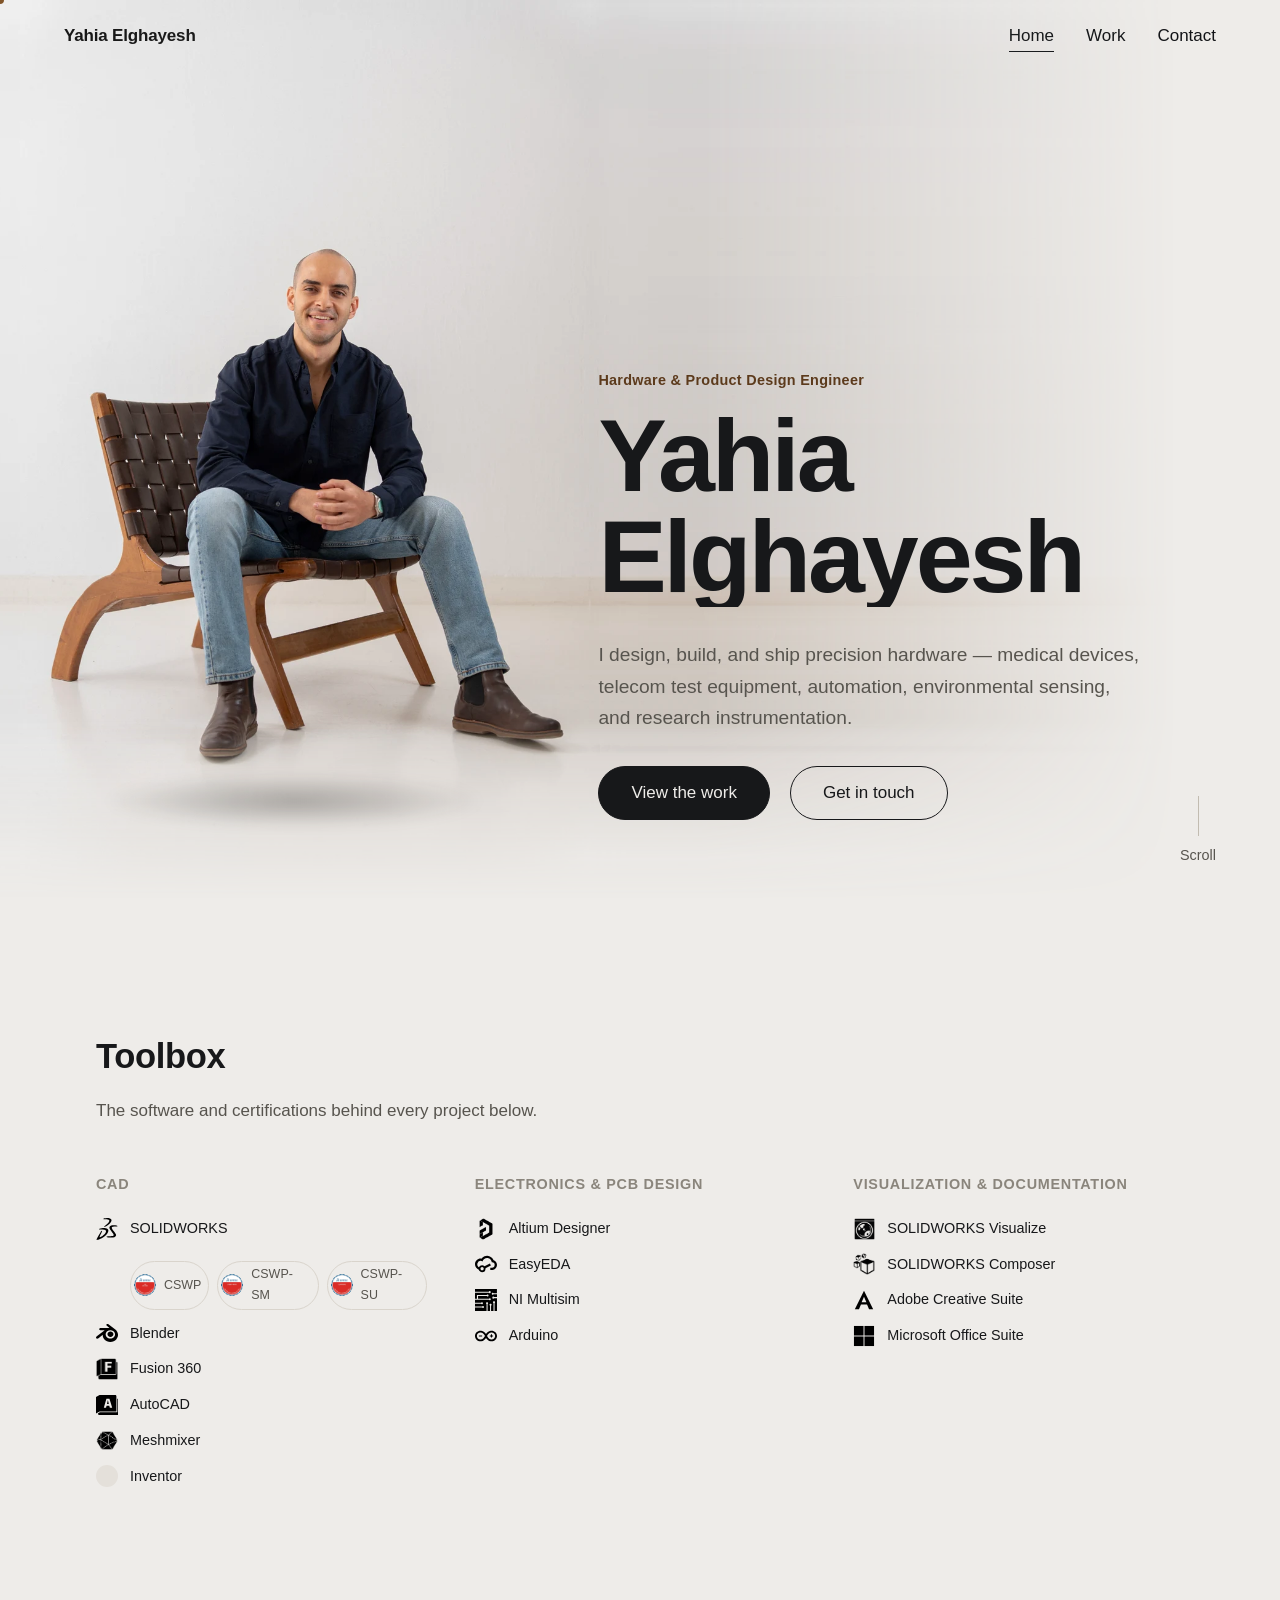
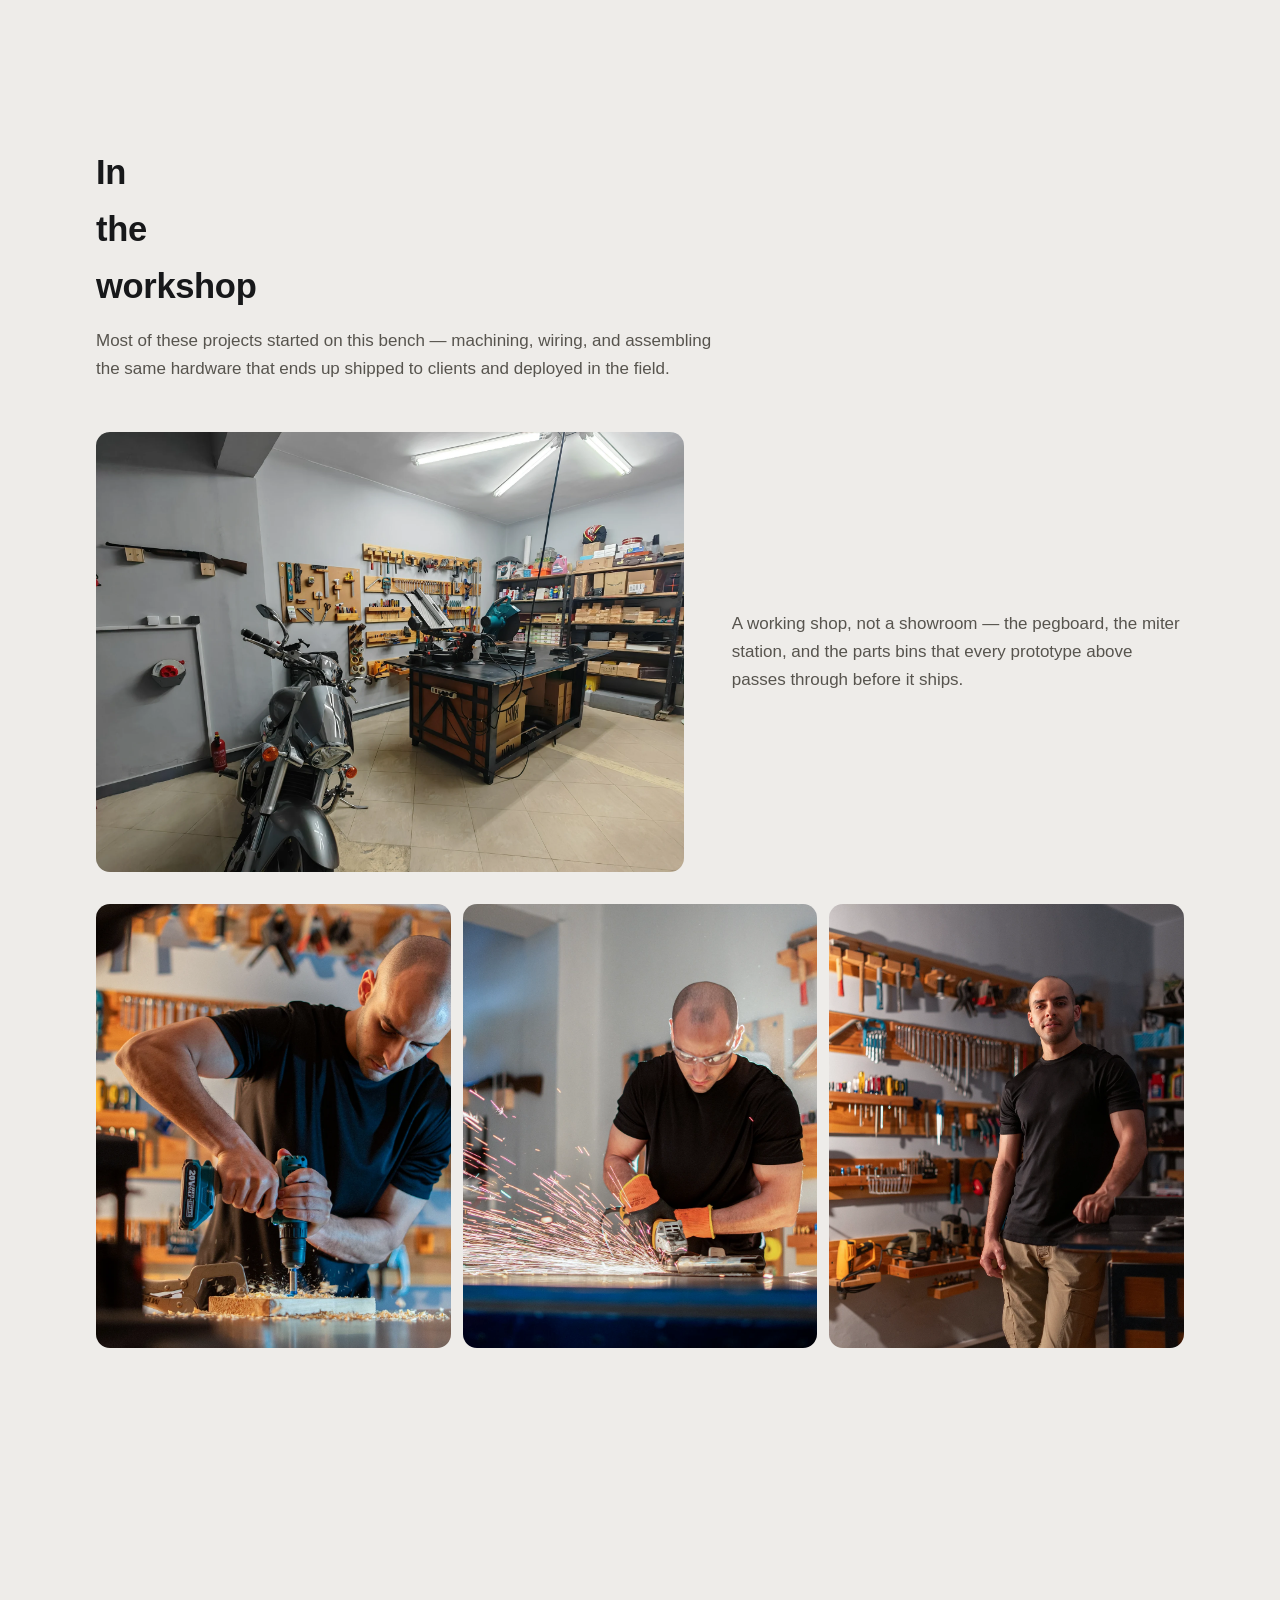
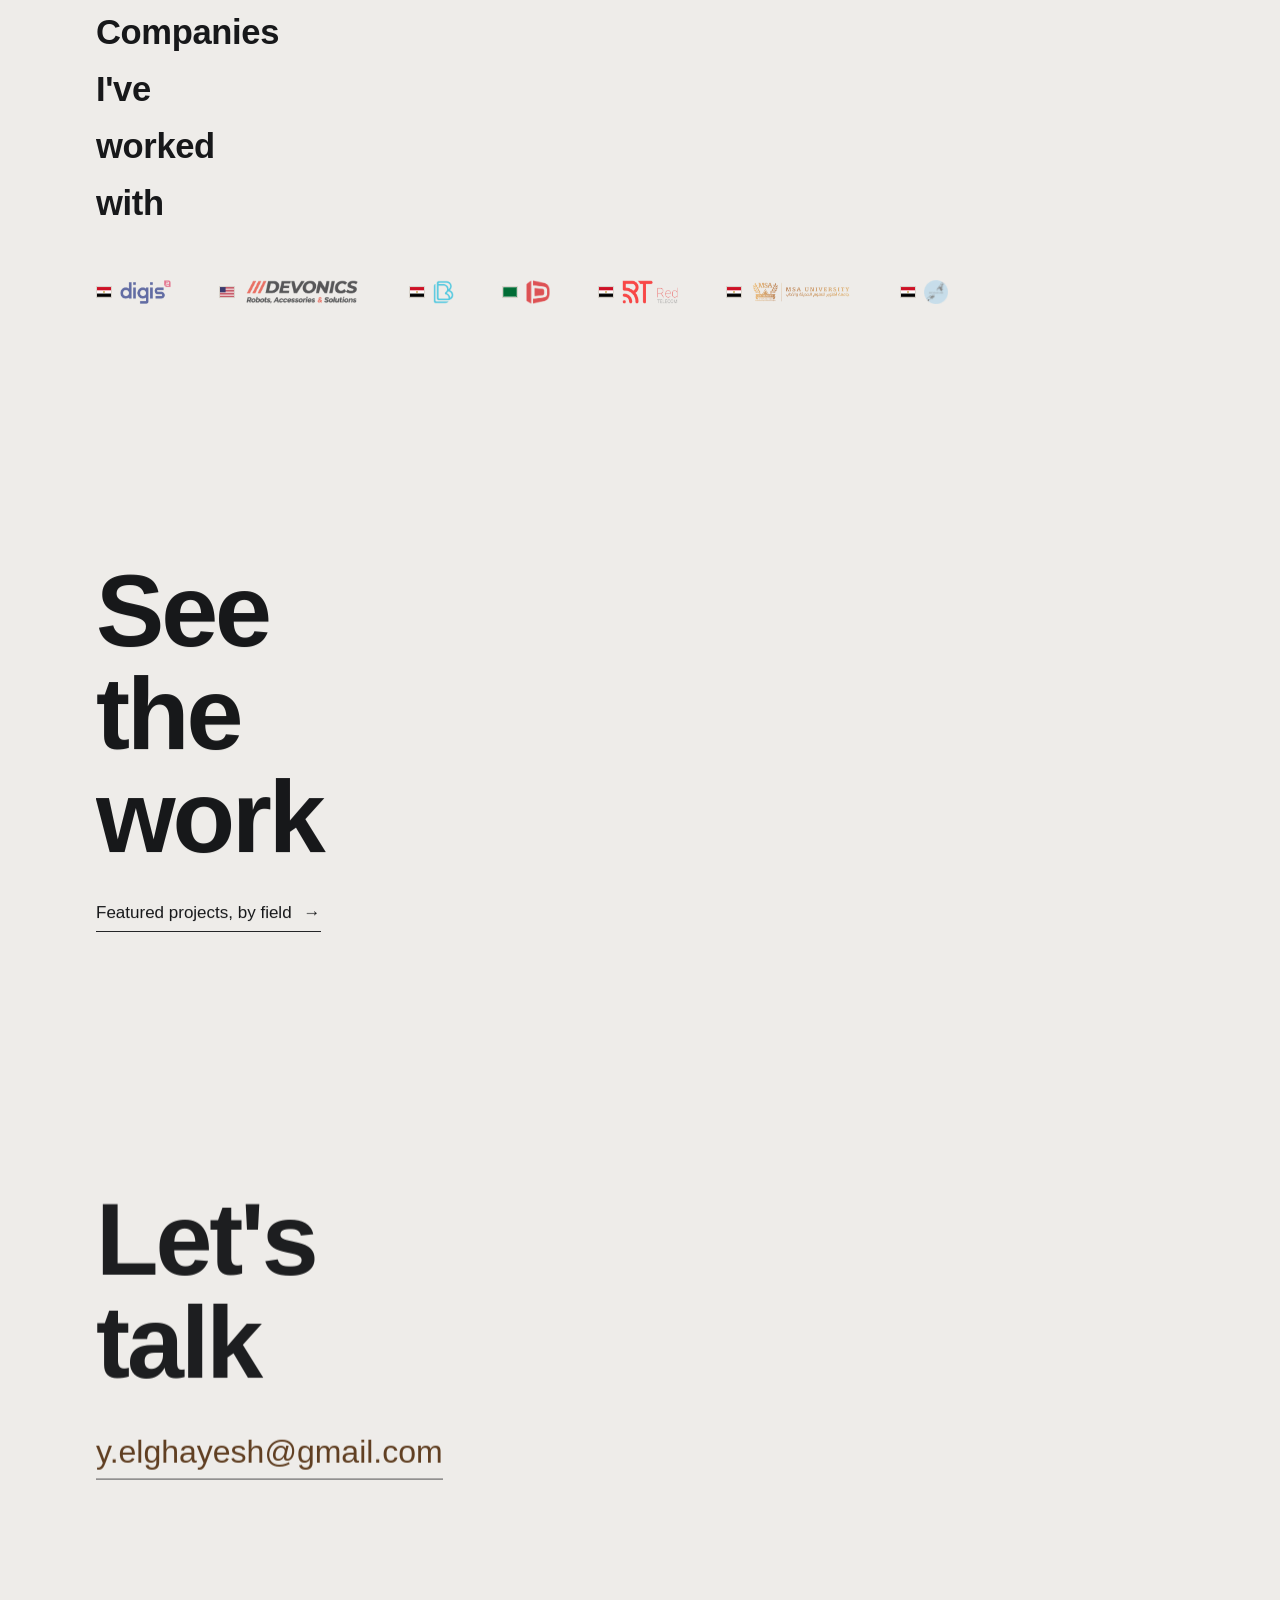
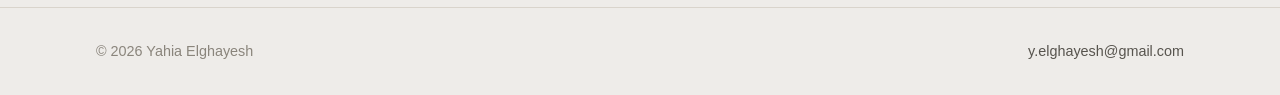
==== index.html @ 57e0e759 "Rebuild as a minimal portfolio with scroll- and cursor-driven motion Scraps the previous "log" conce" ====
<!DOCTYPE html>
<html lang="en">
<head>
<meta charset="UTF-8">
<meta name="viewport" content="width=device-width, initial-scale=1.0">
<title>Yahia Elghayesh — Hardware &amp; Product Design Engineer</title>
<meta name="description" content="Portfolio of Yahia Elghayesh, a hardware and product design engineer working across medical devices, telecom test equipment, automation, environmental sensing, and research instrumentation.">
<link rel="icon" href="favicon.svg" type="image/svg+xml">
<link rel="stylesheet" href="styles.css">
</head>
<body>
<a class="skip-link" href="#main">Skip to content</a>

<header class="topbar">
  <div class="topbar-inner">
    <a class="topbar-id" href="index.html">Yahia Elghayesh</a>
    <button class="topbar-menu-btn" aria-expanded="false" aria-controls="site-nav">
      <span class="bars" aria-hidden="true"><span></span><span></span><span></span></span>
      <span class="visually-hidden">Menu</span>
    </button>
    <nav class="topbar-nav" id="site-nav">
      <a href="index.html" data-page="index.html">Home</a>
      <a href="work.html" data-page="work.html">Work</a>
      <a href="#contact">Contact</a>
    </nav>
  </div>
</header>

<main id="main">
  <section class="hero">
    <div class="hero-photo-wrap"><img src="assets/img/hero-scene.webp" alt="Yahia Elghayesh seated in his studio"></div>
    <div class="hero-floor-shadow"></div>
    <div class="container">
      <div id="hero-content" class="hero-content"></div>
    </div>
    <div class="hero-scroll-cue"><span class="line"></span>Scroll</div>
  </section>

  <section class="section" id="toolbox-section"></section>
  <section class="section" id="workshop-section"></section>
  <section class="section" id="partners-section"></section>
  <section class="section" id="work-cta-section"></section>
  <section class="section" id="contact-section"></section>
</main>

<footer class="site-footer" id="site-footer"></footer>

<script src="data.js"></script>
<script src="assets/vendor/gsap.min.js"></script>
<script src="assets/vendor/ScrollTrigger.min.js"></script>
<script src="assets/vendor/lenis.min.js"></script>
<script src="motion.js"></script>
<script src="common.js"></script>
<script src="home.js"></script>
</body>
</html>
---- styles.css ----
/* ============================================================
   Tokens — warm neutral, sampled from the real studio photography
   ============================================================ */
:root {
  --bg: #eeece9;
  --bg-deep: #e4e0da;
  --bg-card: #f6f4f1;
  --ink: #17181a;
  --ink-2: #57544e;
  --ink-3: #8a857c;
  --line: #d9d4cc;
  --line-strong: #c2bcb1;
  --accent: #8a5a2b;
  --accent-deep: #5c3a1c;
  --accent-soft: #ecdfcd;

  --font: -apple-system, BlinkMacSystemFont, "Segoe UI", Roboto, Helvetica, Arial, sans-serif;

  --fs-display: clamp(3rem, 2rem + 5.5vw, 7rem);
  --fs-h1: clamp(2.25rem, 1.6rem + 2.5vw, 3.5rem);
  --fs-h2: clamp(1.5rem, 1.2rem + 1.2vw, 2.25rem);
  --fs-h3: 1.25rem;
  --fs-body: 1.0625rem;
  --fs-small: 0.9rem;

  --space-1: 0.25rem;
  --space-2: 0.5rem;
  --space-3: 0.75rem;
  --space-4: 1.25rem;
  --space-5: 2rem;
  --space-6: 3rem;
  --space-7: 5rem;
  --space-8: 8rem;

  --radius: 14px;
  --radius-sm: 8px;
  --measure: 62ch;
  --page-pad: clamp(1.5rem, 5vw, 4rem);
  --ease: cubic-bezier(0.16, 1, 0.3, 1);
  --dur: 0.25s;
}

/* ============================================================
   Reset / base
   ============================================================ */
* { box-sizing: border-box; }
html { -webkit-text-size-adjust: 100%; overflow-x: clip; }
html.has-smooth-scroll { scroll-behavior: auto; }
@media (prefers-reduced-motion: reduce) {
  * { animation-duration: 0.001ms !important; transition-duration: 0.001ms !important; }
}
body {
  margin: 0;
  background: var(--bg);
  color: var(--ink);
  font-family: var(--font);
  font-size: var(--fs-body);
  line-height: 1.65;
  -webkit-font-smoothing: antialiased;
}
img { max-width: 100%; display: block; }
a { color: inherit; text-decoration: none; }
button { font: inherit; color: inherit; background: none; border: none; cursor: pointer; padding: 0; }
ul { list-style: none; margin: 0; padding: 0; }
h1, h2, h3, p { margin: 0; }
svg { display: block; }

::selection { background: var(--accent-soft); color: var(--ink); }
:focus-visible { outline: 2px solid var(--accent); outline-offset: 3px; border-radius: 4px; }

.measure { max-width: var(--measure); }
.visually-hidden {
  position: absolute; width: 1px; height: 1px;
  padding: 0; margin: -1px; overflow: hidden;
  clip: rect(0,0,0,0); white-space: nowrap; border: 0;
}
.skip-link {
  position: fixed; left: var(--space-4); top: -3rem;
  background: var(--ink); color: var(--bg);
  padding: var(--space-2) var(--space-4); border-radius: var(--radius-sm);
  z-index: 300; transition: top var(--dur) var(--ease);
}
.skip-link:focus { top: var(--space-4); }

/* ============================================================
   Custom cursor (desktop, fine pointer only)
   ============================================================ */
.cursor-dot {
  position: fixed; top: 0; left: 0; width: 8px; height: 8px;
  border-radius: 50%; background: var(--accent);
  pointer-events: none; z-index: 999; mix-blend-mode: multiply;
  transform: translate(-50%, -50%) scale(1);
  transition: transform var(--dur) var(--ease), opacity var(--dur) ease;
  will-change: transform;
}
.cursor-dot.is-hover { transform: translate(-50%, -50%) scale(5.75); }
@media (hover: none), (pointer: coarse) { .cursor-dot { display: none; } }

/* ============================================================
   Layout
   ============================================================ */
.container { max-width: 76rem; margin-inline: auto; padding-inline: var(--page-pad); }
.container-narrow { max-width: 44rem; margin-inline: auto; padding-inline: var(--page-pad); }
.section { padding-block: var(--space-8); position: relative; }
.section-head { margin-bottom: var(--space-6); max-width: 40rem; }
.section-head .eyebrow { display: none; }
.section-head h2 { font-size: var(--fs-h2); font-weight: 600; letter-spacing: -0.01em; }
.section-head p { margin-top: var(--space-3); color: var(--ink-2); }

.split { overflow: hidden; }
.split .line { display: block; transform: translateY(110%); }

/* ============================================================
   Top bar
   ============================================================ */
.topbar {
  position: fixed; top: 0; left: 0; right: 0; z-index: 100;
  mix-blend-mode: difference;
}
.topbar-inner {
  display: flex; align-items: center; justify-content: space-between;
  padding: var(--space-4) var(--page-pad);
  color: #fff;
}
.topbar-id { font-weight: 600; letter-spacing: -0.01em; }
.topbar-nav { display: flex; gap: var(--space-5); align-items: center; }
.topbar-nav a { position: relative; padding-block: 2px; }
.topbar-nav a::after {
  content: ""; position: absolute; left: 0; bottom: 0; height: 1px; width: 100%;
  background: currentColor; transform: scaleX(0); transform-origin: right;
  transition: transform 0.35s var(--ease);
}
.topbar-nav a:hover::after, .topbar-nav a[aria-current="page"]::after { transform: scaleX(1); transform-origin: left; }
.topbar-menu-btn { display: none; }

@media (max-width: 640px) {
  .topbar { mix-blend-mode: normal; background: color-mix(in srgb, var(--bg) 92%, transparent); backdrop-filter: blur(6px); border-bottom: 1px solid var(--line); }
  .topbar-inner { color: var(--ink); }
  .topbar-nav {
    position: fixed; inset: 3.75rem 0 auto 0; background: var(--bg);
    flex-direction: column; align-items: flex-start; gap: 0;
    border-bottom: 1px solid var(--line);
    transform: translateY(-8px); opacity: 0; pointer-events: none;
    transition: transform var(--dur) var(--ease), opacity var(--dur) var(--ease);
    padding: var(--space-2) var(--page-pad) var(--space-5);
  }
  .topbar-nav.is-open { transform: none; opacity: 1; pointer-events: auto; }
  .topbar-nav a { width: 100%; padding-block: var(--space-3); border-bottom: 1px solid var(--line); color: var(--ink); }
  .topbar-menu-btn {
    display: flex; align-items: center; justify-content: center;
    width: 2.25rem; height: 2.25rem; color: var(--ink);
  }
  .topbar-menu-btn .bars { width: 18px; height: 12px; position: relative; }
  .topbar-menu-btn .bars span {
    position: absolute; left: 0; width: 100%; height: 1.5px; background: currentColor;
    transition: transform var(--dur) ease, opacity var(--dur) ease;
  }
  .topbar-menu-btn .bars span:nth-child(1) { top: 0; }
  .topbar-menu-btn .bars span:nth-child(2) { top: 50%; margin-top: -0.75px; }
  .topbar-menu-btn .bars span:nth-child(3) { bottom: 0; }
  .topbar-menu-btn[aria-expanded="true"] .bars span:nth-child(1) { transform: translateY(5.25px) rotate(45deg); }
  .topbar-menu-btn[aria-expanded="true"] .bars span:nth-child(2) { opacity: 0; }
  .topbar-menu-btn[aria-expanded="true"] .bars span:nth-child(3) { transform: translateY(-5.25px) rotate(-45deg); }
}

/* ============================================================
   Hero — the seamless-studio composite
   ============================================================ */
.hero {
  position: relative; min-height: 100svh;
  display: flex; align-items: flex-end;
  padding-top: 6rem; padding-bottom: var(--space-7);
  overflow: hidden;
}
.hero-photo-wrap {
  position: absolute; inset: 0; z-index: 0;
}
.hero-photo-wrap img {
  position: absolute; inset: 0; width: 100%; height: 100%; object-fit: cover; object-position: 22% 60%;
  -webkit-mask-image: linear-gradient(to right, black 55%, transparent 92%), linear-gradient(to bottom, black 80%, transparent 100%);
  -webkit-mask-composite: source-in;
  mask-image: linear-gradient(to right, black 55%, transparent 92%), linear-gradient(to bottom, black 80%, transparent 100%);
  mask-composite: intersect;
  will-change: transform;
}
.hero-floor-shadow {
  position: absolute; left: 8%; bottom: 8%; width: 30%; height: 6%;
  background: radial-gradient(ellipse at center, rgba(20,18,15,0.28), transparent 70%);
  filter: blur(6px); z-index: 1;
}
.hero-content { position: relative; z-index: 2; max-width: 38rem; margin-left: min(36vw, 32rem); }
.hero-content .kicker { color: var(--accent-deep); font-weight: 600; font-size: var(--fs-small); letter-spacing: 0.02em; }
.hero-content h1 {
  font-size: var(--fs-display); font-weight: 600; letter-spacing: -0.03em; line-height: 0.98;
  margin-top: var(--space-3);
}
.hero-content .hero-lede { margin-top: var(--space-5); font-size: 1.2rem; color: var(--ink-2); max-width: 34rem; }
.hero-links { display: flex; gap: var(--space-4); margin-top: var(--space-5); flex-wrap: wrap; }
.hero-links a {
  border: 1px solid var(--ink); border-radius: 999px;
  padding: var(--space-3) var(--space-5); color: var(--ink);
  transition: background var(--dur) ease, color var(--dur) ease, border-color var(--dur) ease;
}
.hero-links a.primary { background: var(--ink); color: var(--bg); }
.hero-links a:hover { background: var(--accent); border-color: var(--accent); color: #fff; }
.hero-scroll-cue {
  position: absolute; right: var(--page-pad); bottom: var(--space-5); z-index: 2;
  display: flex; flex-direction: column; align-items: center; gap: var(--space-2);
  color: var(--ink-2); font-size: var(--fs-small);
}
.hero-scroll-cue .line { width: 1px; height: 2.5rem; background: var(--line-strong); position: relative; overflow: hidden; }
.hero-scroll-cue .line::after {
  content: ""; position: absolute; left: 0; top: -100%; width: 100%; height: 100%; background: var(--ink);
  animation: scroll-cue 1.8s var(--ease) infinite;
}
@keyframes scroll-cue { to { top: 100%; } }
@media (max-width: 780px) {
  .hero {
    display: block; min-height: auto;
    padding-top: 5.5rem; padding-bottom: var(--space-6);
  }
  .hero-photo-wrap {
    position: relative; inset: auto; height: 46vh; min-height: 20rem;
  }
  .hero-photo-wrap img {
    object-position: 32% 30%;
    mask-image: linear-gradient(to bottom, black 75%, transparent 100%);
    -webkit-mask-image: linear-gradient(to bottom, black 75%, transparent 100%);
  }
  .hero-floor-shadow { display: none; }
  .hero-scroll-cue { display: none; }
  .hero-content { margin-left: 0; max-width: none; margin-top: var(--space-5); }
}

/* ============================================================
   Toolbox + certifications (merged)
   ============================================================ */
.toolbox-grid { display: grid; grid-template-columns: repeat(auto-fit, minmax(14rem, 1fr)); gap: var(--space-6); }
.toolbox-group h3 { font-size: var(--fs-small); font-weight: 600; color: var(--ink-3); text-transform: uppercase; letter-spacing: 0.05em; margin-bottom: var(--space-4); }
.tool-list { display: flex; flex-direction: column; gap: var(--space-3); }
.tool-item { display: flex; align-items: center; gap: var(--space-3); font-size: var(--fs-small); }
.tool-item .t-logo { width: 22px; height: 22px; object-fit: contain; }
.tool-item .t-logo.is-empty { width: 22px; height: 22px; border-radius: 50%; background: var(--bg-deep); }
.tool-item.has-certs { flex-wrap: wrap; }
.cert-badges { display: flex; gap: var(--space-2); margin-left: calc(22px + var(--space-3)); margin-top: var(--space-2); flex-basis: 100%; }
.cert-badge {
  display: inline-flex; align-items: center; gap: var(--space-2);
  border: 1px solid var(--line); border-radius: 999px; padding: 0.2em 0.7em 0.2em 0.2em;
  transition: border-color var(--dur) ease;
}
.cert-badge:hover { border-color: var(--accent); }
.cert-badge img { width: 22px; height: 22px; border-radius: 50%; object-fit: contain; }
.cert-badge span { font-size: 0.78rem; color: var(--ink-2); }

/* ============================================================
   Workshop
   ============================================================ */
.workshop-lead { display: grid; grid-template-columns: minmax(0,1.3fr) minmax(0,1fr); gap: var(--space-6); align-items: center; }
.workshop-lead .photo-frame { border-radius: var(--radius); overflow: hidden; aspect-ratio: 4/3; }
.workshop-lead .photo-frame img { width: 100%; height: 100%; object-fit: cover; }
.workshop-strip { display: grid; grid-template-columns: repeat(3, 1fr); gap: var(--space-3); margin-top: var(--space-5); }
.workshop-strip .photo-frame { border-radius: var(--radius); overflow: hidden; aspect-ratio: 4/5; }
.workshop-strip .photo-frame img { width: 100%; height: 100%; object-fit: cover; }
@media (max-width: 780px) {
  .workshop-lead { grid-template-columns: 1fr; }
  .workshop-strip { grid-template-columns: repeat(3, 1fr); }
}

/* ============================================================
   Home CTA to work
   ============================================================ */
.work-cta { text-align: left; }
.work-cta h2 { font-size: var(--fs-display); font-weight: 600; letter-spacing: -0.03em; line-height: 1; }
.work-cta a.cta-link {
  display: inline-flex; align-items: center; gap: var(--space-3);
  margin-top: var(--space-5); border-bottom: 1px solid var(--ink); padding-bottom: var(--space-1);
}
.work-cta a.cta-link .arrow { transition: transform var(--dur) var(--ease); }
.work-cta a.cta-link:hover .arrow { transform: translateX(6px); }

/* ============================================================
   Footer / contact
   ============================================================ */
.contact-section { text-align: left; }
.contact-section h2 { font-size: var(--fs-display); font-weight: 600; letter-spacing: -0.03em; line-height: 1; max-width: 16ch; }
.contact-section .contact-email {
  display: inline-block; margin-top: var(--space-5); font-size: clamp(1.25rem, 1rem + 1.5vw, 2rem);
  border-bottom: 1px solid var(--ink); color: var(--accent-deep);
}
footer.site-footer { padding-block: var(--space-5); border-top: 1px solid var(--line); }
.footer-inner { display: flex; justify-content: space-between; align-items: center; flex-wrap: wrap; gap: var(--space-4); font-size: var(--fs-small); color: var(--ink-3); }
.footer-inner a { color: var(--ink-2); }

/* ============================================================
   Partners
   ============================================================ */
.partners-grid { display: flex; flex-wrap: wrap; gap: var(--space-6); align-items: center; }
.partner-item { display: flex; align-items: center; gap: var(--space-2); }
.partner-item img { height: 24px; width: auto; max-width: 8.5rem; object-fit: contain; opacity: 0.7; transition: opacity var(--dur) ease; }
.partner-item:hover img { opacity: 1; }
.partner-item .flag { width: 16px; height: auto; border: 1px solid var(--line); flex: none; }

/* ============================================================
   Work page — field sections with scroll-scrubbed project stage
   ============================================================ */
.work-intro { padding-block: 8rem var(--space-6); }
.work-intro h1 { font-size: var(--fs-display); font-weight: 600; letter-spacing: -0.03em; line-height: 0.98; }
.field-nav { display: flex; flex-wrap: wrap; gap: var(--space-3); margin-top: var(--space-5); }
.field-nav a {
  font-size: var(--fs-small); color: var(--ink-2);
  border: 1px solid var(--line-strong); border-radius: 999px;
  padding: var(--space-1) var(--space-4); transition: border-color var(--dur) ease, color var(--dur) ease;
}
.field-nav a:hover { border-color: var(--ink); color: var(--ink); }

.field-stage {
  position: relative;
  padding-block: var(--space-6);
}
.field-stage-inner {
  padding-block: var(--space-6);
}
.field-stage-head { margin-bottom: var(--space-5); }
.field-stage-head .container { display: flex; justify-content: space-between; align-items: baseline; }
.field-stage-head h2 { font-size: var(--fs-h2); font-weight: 600; }
.field-stage-head .field-count { font-size: var(--fs-small); color: var(--ink-3); }

/* Default (mobile-first, no-JS, reduced-motion fallback): every slide is a
   normal stacked block — nothing pinned, nothing absolutely positioned. */
.stage-slides { display: flex; flex-direction: column; gap: var(--space-7); }
.stage-slide { width: 100%; }
.stage-grid {
  display: grid; grid-template-columns: 1fr;
  gap: var(--space-5); align-items: center; width: 100%;
}
.stage-visual { position: relative; aspect-ratio: 4/3.2; display: flex; align-items: center; justify-content: center; }

/* Pinned crossfade mode: JS opts a field-stage into this once it confirms
   GSAP/ScrollTrigger and a wide, motion-safe viewport. */
.field-stage.is-pinned-mode .field-stage-inner { min-height: 100svh; display: flex; align-items: center; }
.field-stage.is-pinned-mode .stage-grid { grid-template-columns: minmax(0,1fr) minmax(0,1fr); }
.field-stage.is-pinned-mode .stage-slides { position: relative; height: auto; }
.field-stage.is-pinned-mode .stage-slide { position: absolute; inset: 0; opacity: 0; }
.field-stage.is-pinned-mode .stage-slide.is-active { position: relative; opacity: 1; }
.stage-visual .stage-img {
  position: absolute; inset: 0; margin: auto; max-width: 100%; max-height: 100%;
  width: auto; height: auto; object-fit: contain;
  filter: drop-shadow(0 30px 40px rgba(30, 24, 15, 0.22));
  will-change: transform, opacity;
}
.stage-visual .stage-img.is-context { position: absolute; inset: 0; width: 100%; height: 100%; object-fit: cover; border-radius: var(--radius); filter: none; }
.stage-text { position: relative; }
.stage-text .p-field { font-size: var(--fs-small); color: var(--accent-deep); font-weight: 600; text-transform: uppercase; letter-spacing: 0.04em; }
.stage-text h3 { font-size: var(--fs-h1); font-weight: 600; letter-spacing: -0.02em; margin-top: var(--space-2); }
.stage-text .subtitle { display: block; font-size: var(--fs-small); color: var(--ink-3); font-weight: 400; margin-top: 2px; }
.stage-text .stage-body { margin-top: var(--space-4); color: var(--ink-2); max-width: 42rem; }
.stage-text .stage-body p + ul { margin-top: var(--space-4); }
.stage-text .stage-body ul { display: flex; flex-direction: column; gap: var(--space-2); }
.stage-text .stage-body li { position: relative; padding-left: var(--space-4); }
.stage-text .stage-body li::before { content: ""; position: absolute; left: 0; top: 0.65em; width: 5px; height: 5px; border-radius: 50%; background: var(--accent); }
.stage-tags { display: flex; flex-wrap: wrap; gap: var(--space-2); margin-top: var(--space-4); }
.stage-tags .tag { font-size: var(--fs-small); color: var(--ink-2); background: var(--bg-card); border-radius: 999px; padding: 0.2em 0.85em; }

.version-history { margin-top: var(--space-4); }
.version-history summary { cursor: pointer; font-size: var(--fs-small); color: var(--ink-3); display: flex; align-items: center; gap: var(--space-2); }
.version-history summary::-webkit-details-marker { display: none; }
.version-history .vh-chev { transition: transform var(--dur) ease; }
.version-history[open] .vh-chev { transform: rotate(90deg); }
.version-history .vh-list { margin-top: var(--space-3); padding-left: var(--space-4); border-left: 2px solid var(--line); display: flex; flex-direction: column; gap: var(--space-4); }
.version-history .vh-item .vh-label { font-size: var(--fs-small); color: var(--ink-3); font-weight: 600; }
.version-history .vh-item p { margin-top: var(--space-1); color: var(--ink-2); font-size: var(--fs-small); }

.stage-progress { display: flex; gap: var(--space-2); margin-top: var(--space-6); }
.stage-progress span { flex: 1; height: 2px; background: var(--line); position: relative; overflow: hidden; }
.stage-progress span::after { content: ""; position: absolute; inset: 0; background: var(--accent); transform: scaleX(0); transform-origin: left; }
.stage-progress span.is-active::after { transform: scaleX(1); }

/* ============================================================
   Photo utility (context photos with real backgrounds)
   ============================================================ */
.photo { border-radius: var(--radius); overflow: hidden; background: var(--bg-card); }
.photo img { width: 100%; height: 100%; object-fit: cover; }
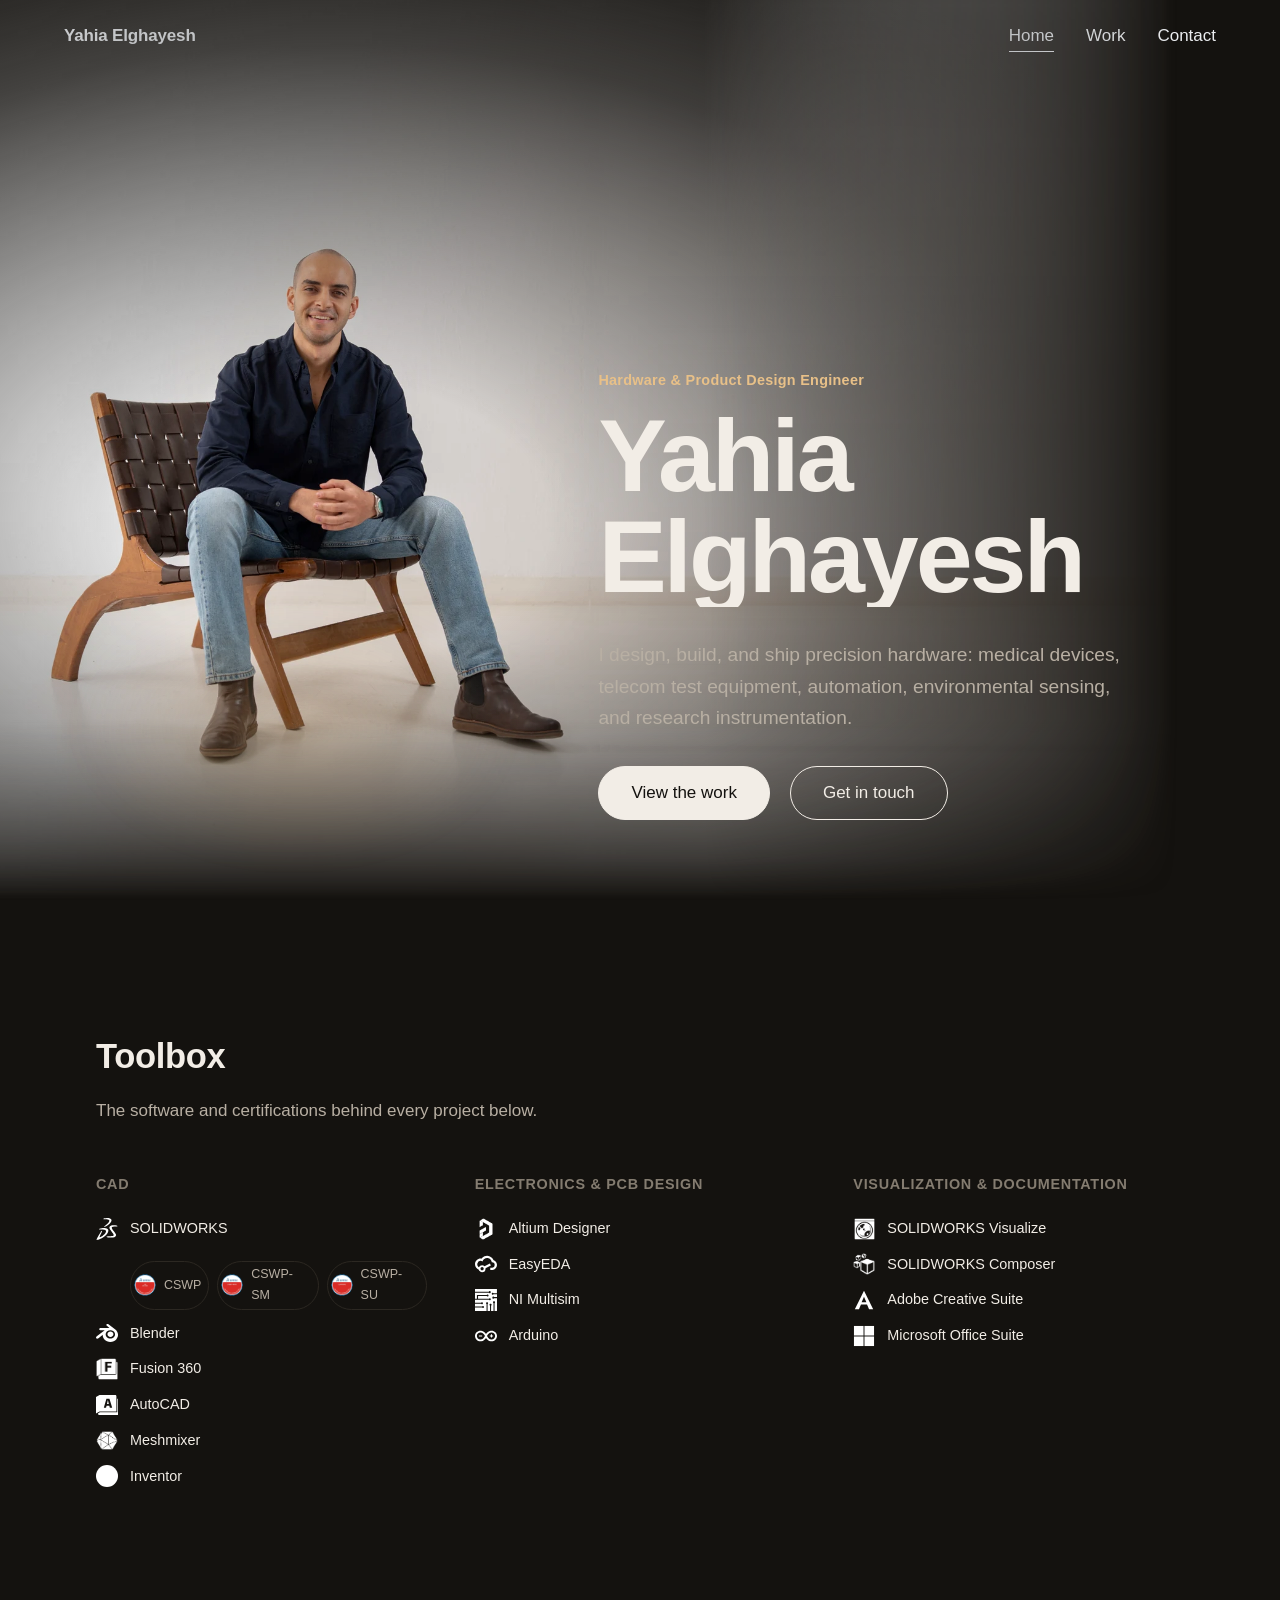
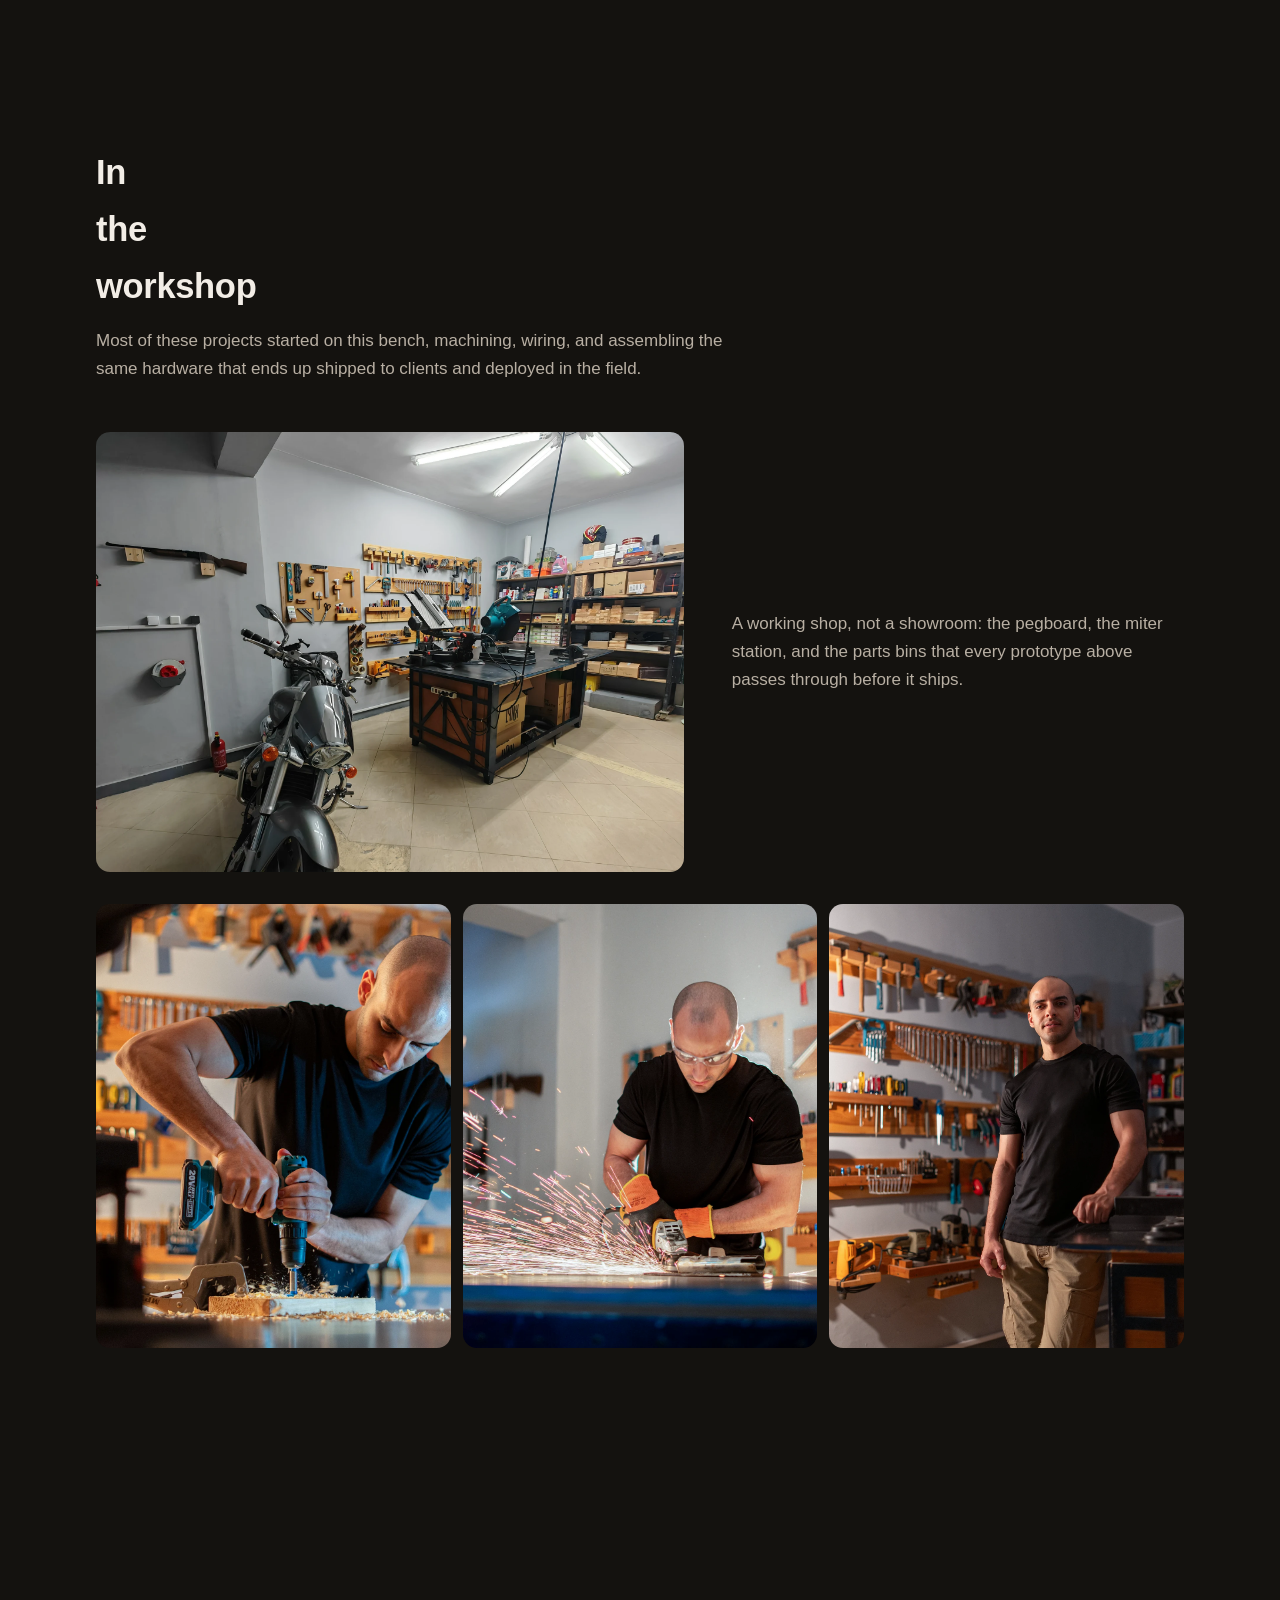
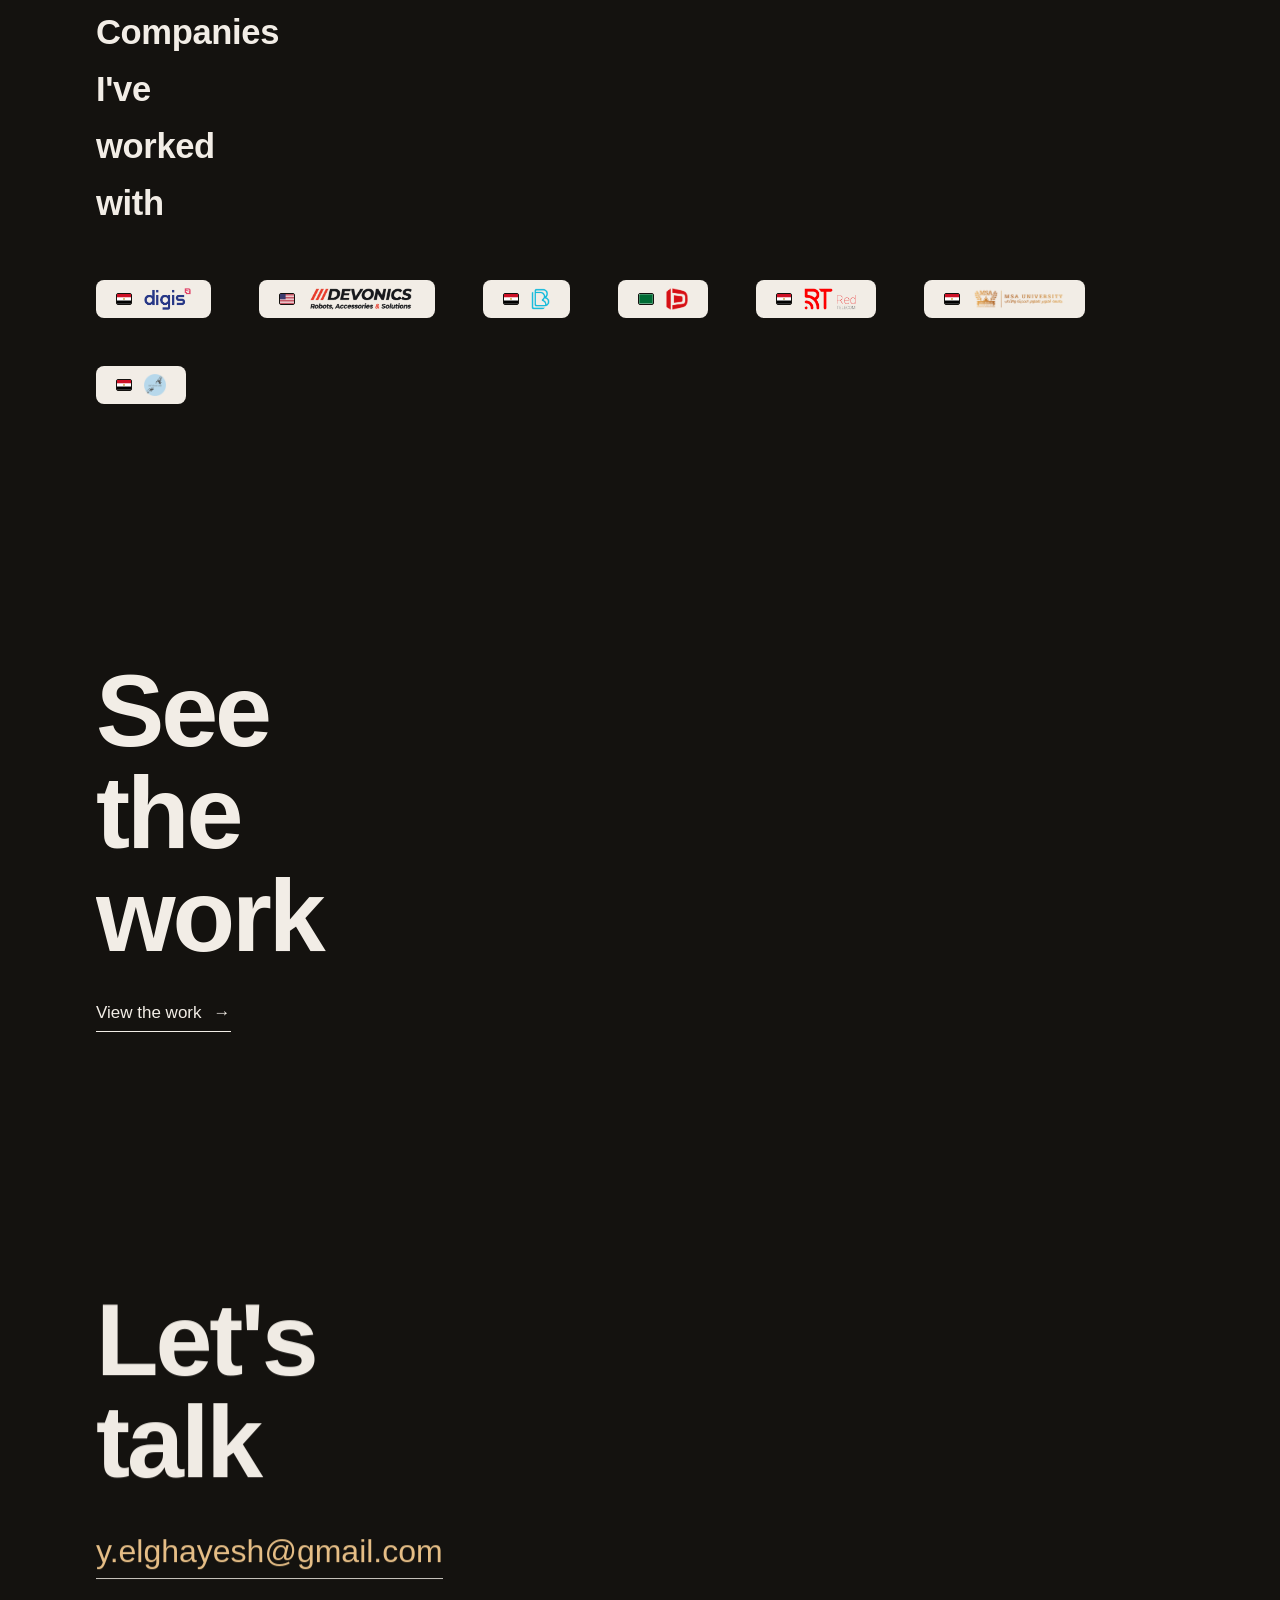
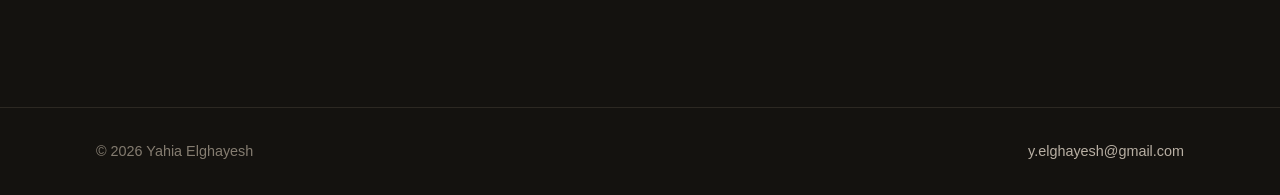
==== commit 231c184b: "Overhaul to Black and Tan and fix real anti-slop findings Audited against the design-taste-frontend " ====
--- a/index.html
+++ b/index.html
@@ -3,7 +3,7 @@
 <head>
 <meta charset="UTF-8">
 <meta name="viewport" content="width=device-width, initial-scale=1.0">
-<title>Yahia Elghayesh — Hardware &amp; Product Design Engineer</title>
+<title>Yahia Elghayesh: Hardware &amp; Product Design Engineer</title>
 <meta name="description" content="Portfolio of Yahia Elghayesh, a hardware and product design engineer working across medical devices, telecom test equipment, automation, environmental sensing, and research instrumentation.">
 <link rel="icon" href="favicon.svg" type="image/svg+xml">
 <link rel="stylesheet" href="styles.css">
@@ -28,12 +28,14 @@
 
 <main id="main">
   <section class="hero">
-    <div class="hero-photo-wrap"><img src="assets/img/hero-scene.webp" alt="Yahia Elghayesh seated in his studio"></div>
+    <div class="hero-photo-wrap">
+      <img src="assets/img/hero-scene.webp" alt="Yahia Elghayesh seated in his studio">
+      <div class="hero-photo-tint" aria-hidden="true"></div>
+    </div>
     <div class="hero-floor-shadow"></div>
     <div class="container">
       <div id="hero-content" class="hero-content"></div>
     </div>
-    <div class="hero-scroll-cue"><span class="line"></span>Scroll</div>
   </section>
 
   <section class="section" id="toolbox-section"></section>
--- a/styles.css
+++ b/styles.css
@@ -1,18 +1,19 @@
 /* ============================================================
-   Tokens — warm neutral, sampled from the real studio photography
+   Tokens — Black and Tan: off-black ground, warm tan accent,
+   sharp contrast, no beige/brass. See DESIGN.md for why.
    ============================================================ */
 :root {
-  --bg: #eeece9;
-  --bg-deep: #e4e0da;
-  --bg-card: #f6f4f1;
-  --ink: #17181a;
-  --ink-2: #57544e;
-  --ink-3: #8a857c;
-  --line: #d9d4cc;
-  --line-strong: #c2bcb1;
-  --accent: #8a5a2b;
-  --accent-deep: #5c3a1c;
-  --accent-soft: #ecdfcd;
+  --bg: #14120f;
+  --bg-deep: #0d0b09;
+  --bg-card: #221f19;
+  --ink: #f2ede6;
+  --ink-2: #b8afa3;
+  --ink-3: #847c70;
+  --line: #2c2822;
+  --line-strong: #3d372f;
+  --accent: #cf9d5c;
+  --accent-deep: #e8c088;
+  --accent-soft: #3a2f1f;
 
   --font: -apple-system, BlinkMacSystemFont, "Segoe UI", Roboto, Helvetica, Arial, sans-serif;
 
@@ -82,19 +83,6 @@
 }
 .skip-link:focus { top: var(--space-4); }
 
-/* ============================================================
-   Custom cursor (desktop, fine pointer only)
-   ============================================================ */
-.cursor-dot {
-  position: fixed; top: 0; left: 0; width: 8px; height: 8px;
-  border-radius: 50%; background: var(--accent);
-  pointer-events: none; z-index: 999; mix-blend-mode: multiply;
-  transform: translate(-50%, -50%) scale(1);
-  transition: transform var(--dur) var(--ease), opacity var(--dur) ease;
-  will-change: transform;
-}
-.cursor-dot.is-hover { transform: translate(-50%, -50%) scale(5.75); }
-@media (hover: none), (pointer: coarse) { .cursor-dot { display: none; } }
 
 /* ============================================================
    Layout
@@ -175,18 +163,38 @@
 .hero-photo-wrap {
   position: absolute; inset: 0; z-index: 0;
 }
-.hero-photo-wrap img {
-  position: absolute; inset: 0; width: 100%; height: 100%; object-fit: cover; object-position: 22% 60%;
+.hero-photo-wrap img,
+.hero-photo-wrap .hero-photo-tint {
+  position: absolute; inset: 0; width: 100%; height: 100%;
   -webkit-mask-image: linear-gradient(to right, black 55%, transparent 92%), linear-gradient(to bottom, black 80%, transparent 100%);
   -webkit-mask-composite: source-in;
   mask-image: linear-gradient(to right, black 55%, transparent 92%), linear-gradient(to bottom, black 80%, transparent 100%);
   mask-composite: intersect;
+}
+.hero-photo-wrap img {
+  object-fit: cover; object-position: 22% 60%;
   will-change: transform;
 }
+/* The source photo was shot on a light studio backdrop, which cannot be
+   pulled all the way down to true off-black without crushing the subject
+   to a silhouette. Rather than fake a seamless blend, this commits to an
+   even, subject-centered vignette: a deliberate lighting choice, not a
+   disguised seam. */
+.hero-photo-wrap .hero-photo-tint {
+  background: radial-gradient(
+    ellipse 85% 78% at 26% 58%,
+    transparent 0%,
+    transparent 20%,
+    color-mix(in srgb, var(--bg) 45%, transparent) 48%,
+    color-mix(in srgb, var(--bg) 78%, transparent) 68%,
+    var(--bg) 92%
+  );
+  pointer-events: none;
+}
 .hero-floor-shadow {
-  position: absolute; left: 8%; bottom: 8%; width: 30%; height: 6%;
-  background: radial-gradient(ellipse at center, rgba(20,18,15,0.28), transparent 70%);
-  filter: blur(6px); z-index: 1;
+  position: absolute; left: 6%; bottom: 4%; width: 34%; height: 30%;
+  background: radial-gradient(ellipse at center, color-mix(in srgb, var(--accent) 22%, transparent), transparent 72%);
+  filter: blur(10px); z-index: 1;
 }
 .hero-content { position: relative; z-index: 2; max-width: 38rem; margin-left: min(36vw, 32rem); }
 .hero-content .kicker { color: var(--accent-deep); font-weight: 600; font-size: var(--fs-small); letter-spacing: 0.02em; }
@@ -202,18 +210,7 @@
   transition: background var(--dur) ease, color var(--dur) ease, border-color var(--dur) ease;
 }
 .hero-links a.primary { background: var(--ink); color: var(--bg); }
-.hero-links a:hover { background: var(--accent); border-color: var(--accent); color: #fff; }
-.hero-scroll-cue {
-  position: absolute; right: var(--page-pad); bottom: var(--space-5); z-index: 2;
-  display: flex; flex-direction: column; align-items: center; gap: var(--space-2);
-  color: var(--ink-2); font-size: var(--fs-small);
-}
-.hero-scroll-cue .line { width: 1px; height: 2.5rem; background: var(--line-strong); position: relative; overflow: hidden; }
-.hero-scroll-cue .line::after {
-  content: ""; position: absolute; left: 0; top: -100%; width: 100%; height: 100%; background: var(--ink);
-  animation: scroll-cue 1.8s var(--ease) infinite;
-}
-@keyframes scroll-cue { to { top: 100%; } }
+.hero-links a:hover { background: var(--accent); border-color: var(--accent); color: var(--bg); }
 @media (max-width: 780px) {
   .hero {
     display: block; min-height: auto;
@@ -222,13 +219,13 @@
   .hero-photo-wrap {
     position: relative; inset: auto; height: 46vh; min-height: 20rem;
   }
-  .hero-photo-wrap img {
-    object-position: 32% 30%;
+  .hero-photo-wrap img { object-position: 32% 30%; }
+  .hero-photo-wrap img,
+  .hero-photo-wrap .hero-photo-tint {
     mask-image: linear-gradient(to bottom, black 75%, transparent 100%);
     -webkit-mask-image: linear-gradient(to bottom, black 75%, transparent 100%);
   }
   .hero-floor-shadow { display: none; }
-  .hero-scroll-cue { display: none; }
   .hero-content { margin-left: 0; max-width: none; margin-top: var(--space-5); }
 }
 
@@ -239,7 +236,13 @@
 .toolbox-group h3 { font-size: var(--fs-small); font-weight: 600; color: var(--ink-3); text-transform: uppercase; letter-spacing: 0.05em; margin-bottom: var(--space-4); }
 .tool-list { display: flex; flex-direction: column; gap: var(--space-3); }
 .tool-item { display: flex; align-items: center; gap: var(--space-3); font-size: var(--fs-small); }
-.tool-item .t-logo { width: 22px; height: 22px; object-fit: contain; }
+.tool-item .t-logo {
+  width: 22px; height: 22px; object-fit: contain;
+  /* Every vendor mark here is a black glyph on transparent (SVG currentColor
+     images do not inherit color, and the raster ones are baked black-on-
+     white too) — inverting reads them as light marks on the dark ground. */
+  filter: invert(0.92) brightness(1.15);
+}
 .tool-item .t-logo.is-empty { width: 22px; height: 22px; border-radius: 50%; background: var(--bg-deep); }
 .tool-item.has-certs { flex-wrap: wrap; }
 .cert-badges { display: flex; gap: var(--space-2); margin-left: calc(22px + var(--space-3)); margin-top: var(--space-2); flex-basis: 100%; }
@@ -295,10 +298,15 @@
    Partners
    ============================================================ */
 .partners-grid { display: flex; flex-wrap: wrap; gap: var(--space-6); align-items: center; }
-.partner-item { display: flex; align-items: center; gap: var(--space-2); }
-.partner-item img { height: 24px; width: auto; max-width: 8.5rem; object-fit: contain; opacity: 0.7; transition: opacity var(--dur) ease; }
-.partner-item:hover img { opacity: 1; }
-.partner-item .flag { width: 16px; height: auto; border: 1px solid var(--line); flex: none; }
+.partner-item {
+  display: flex; align-items: center; gap: var(--space-3);
+  background: var(--ink); border-radius: var(--radius-sm);
+  padding: var(--space-2) var(--space-4);
+  transition: background var(--dur) ease;
+}
+.partner-item:hover { background: var(--accent-deep); }
+.partner-item img { height: 22px; width: auto; max-width: 7.5rem; object-fit: contain; }
+.partner-item .flag { width: 16px; height: auto; border: 1px solid var(--bg); border-radius: 2px; flex: none; }
 
 /* ============================================================
    Work page — field sections with scroll-scrubbed project stage
@@ -342,15 +350,19 @@
 .field-stage.is-pinned-mode .stage-slides { position: relative; height: auto; }
 .field-stage.is-pinned-mode .stage-slide { position: absolute; inset: 0; opacity: 0; }
 .field-stage.is-pinned-mode .stage-slide.is-active { position: relative; opacity: 1; }
+.stage-visual::before {
+  content: ""; position: absolute; left: 10%; right: 10%; bottom: 4%; height: 40%;
+  background: radial-gradient(ellipse at center, color-mix(in srgb, var(--accent) 16%, transparent), transparent 72%);
+  filter: blur(14px); z-index: 0;
+}
 .stage-visual .stage-img {
   position: absolute; inset: 0; margin: auto; max-width: 100%; max-height: 100%;
-  width: auto; height: auto; object-fit: contain;
-  filter: drop-shadow(0 30px 40px rgba(30, 24, 15, 0.22));
+  width: auto; height: auto; object-fit: contain; z-index: 1;
+  filter: drop-shadow(0 20px 28px rgba(0, 0, 0, 0.5));
   will-change: transform, opacity;
 }
 .stage-visual .stage-img.is-context { position: absolute; inset: 0; width: 100%; height: 100%; object-fit: cover; border-radius: var(--radius); filter: none; }
 .stage-text { position: relative; }
-.stage-text .p-field { font-size: var(--fs-small); color: var(--accent-deep); font-weight: 600; text-transform: uppercase; letter-spacing: 0.04em; }
 .stage-text h3 { font-size: var(--fs-h1); font-weight: 600; letter-spacing: -0.02em; margin-top: var(--space-2); }
 .stage-text .subtitle { display: block; font-size: var(--fs-small); color: var(--ink-3); font-weight: 400; margin-top: 2px; }
 .stage-text .stage-body { margin-top: var(--space-4); color: var(--ink-2); max-width: 42rem; }
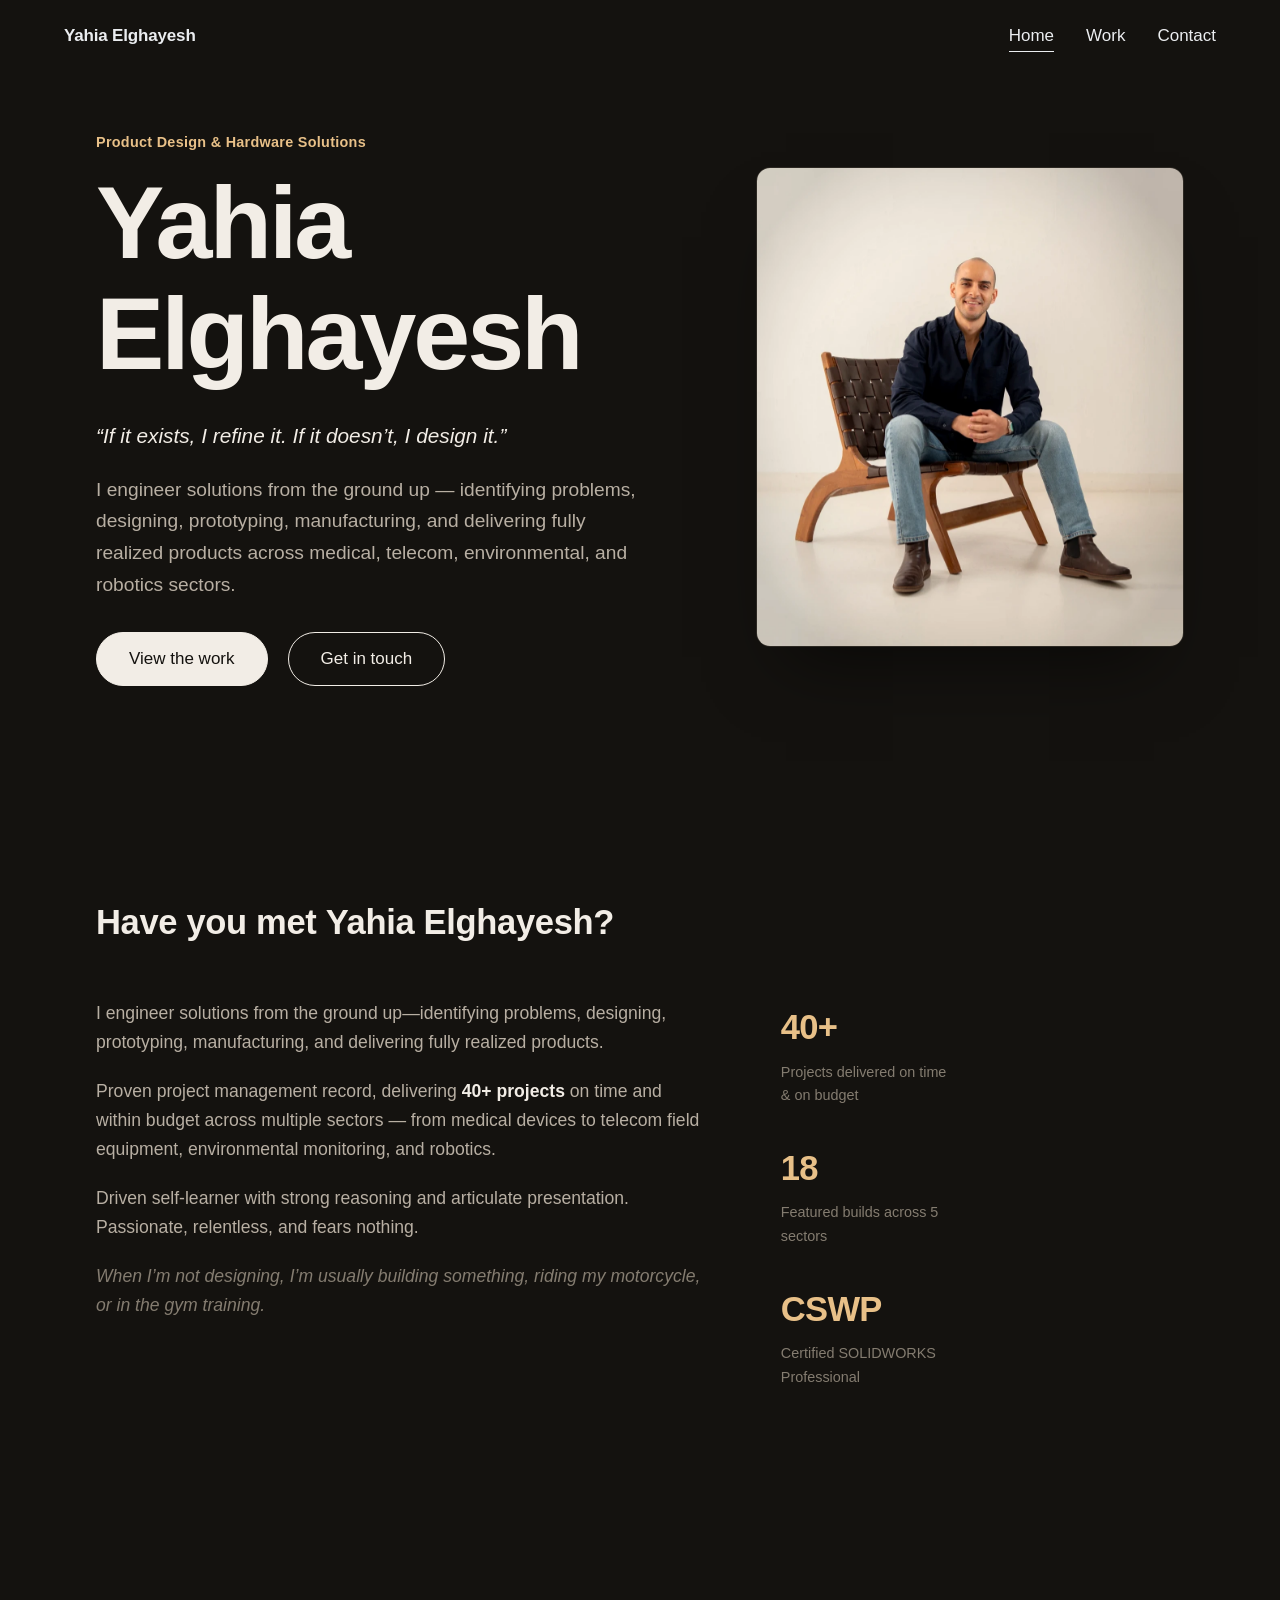
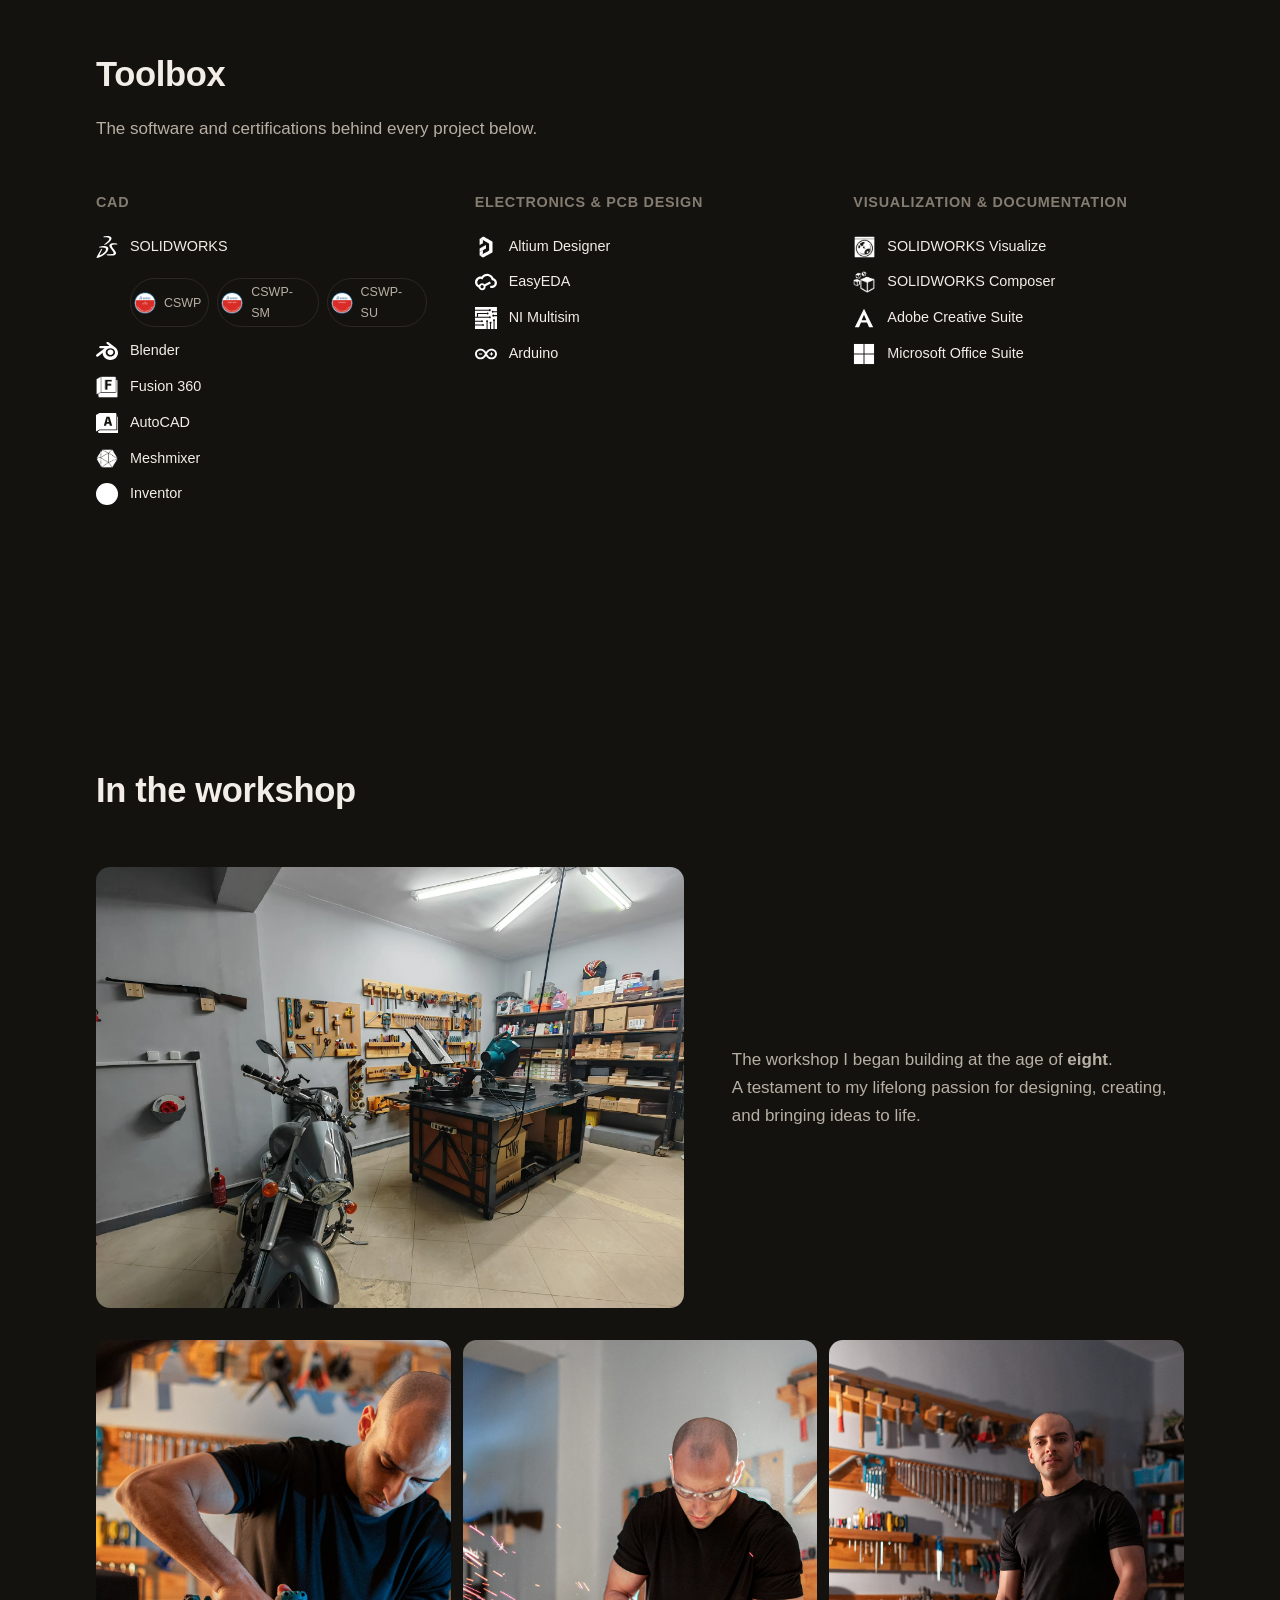
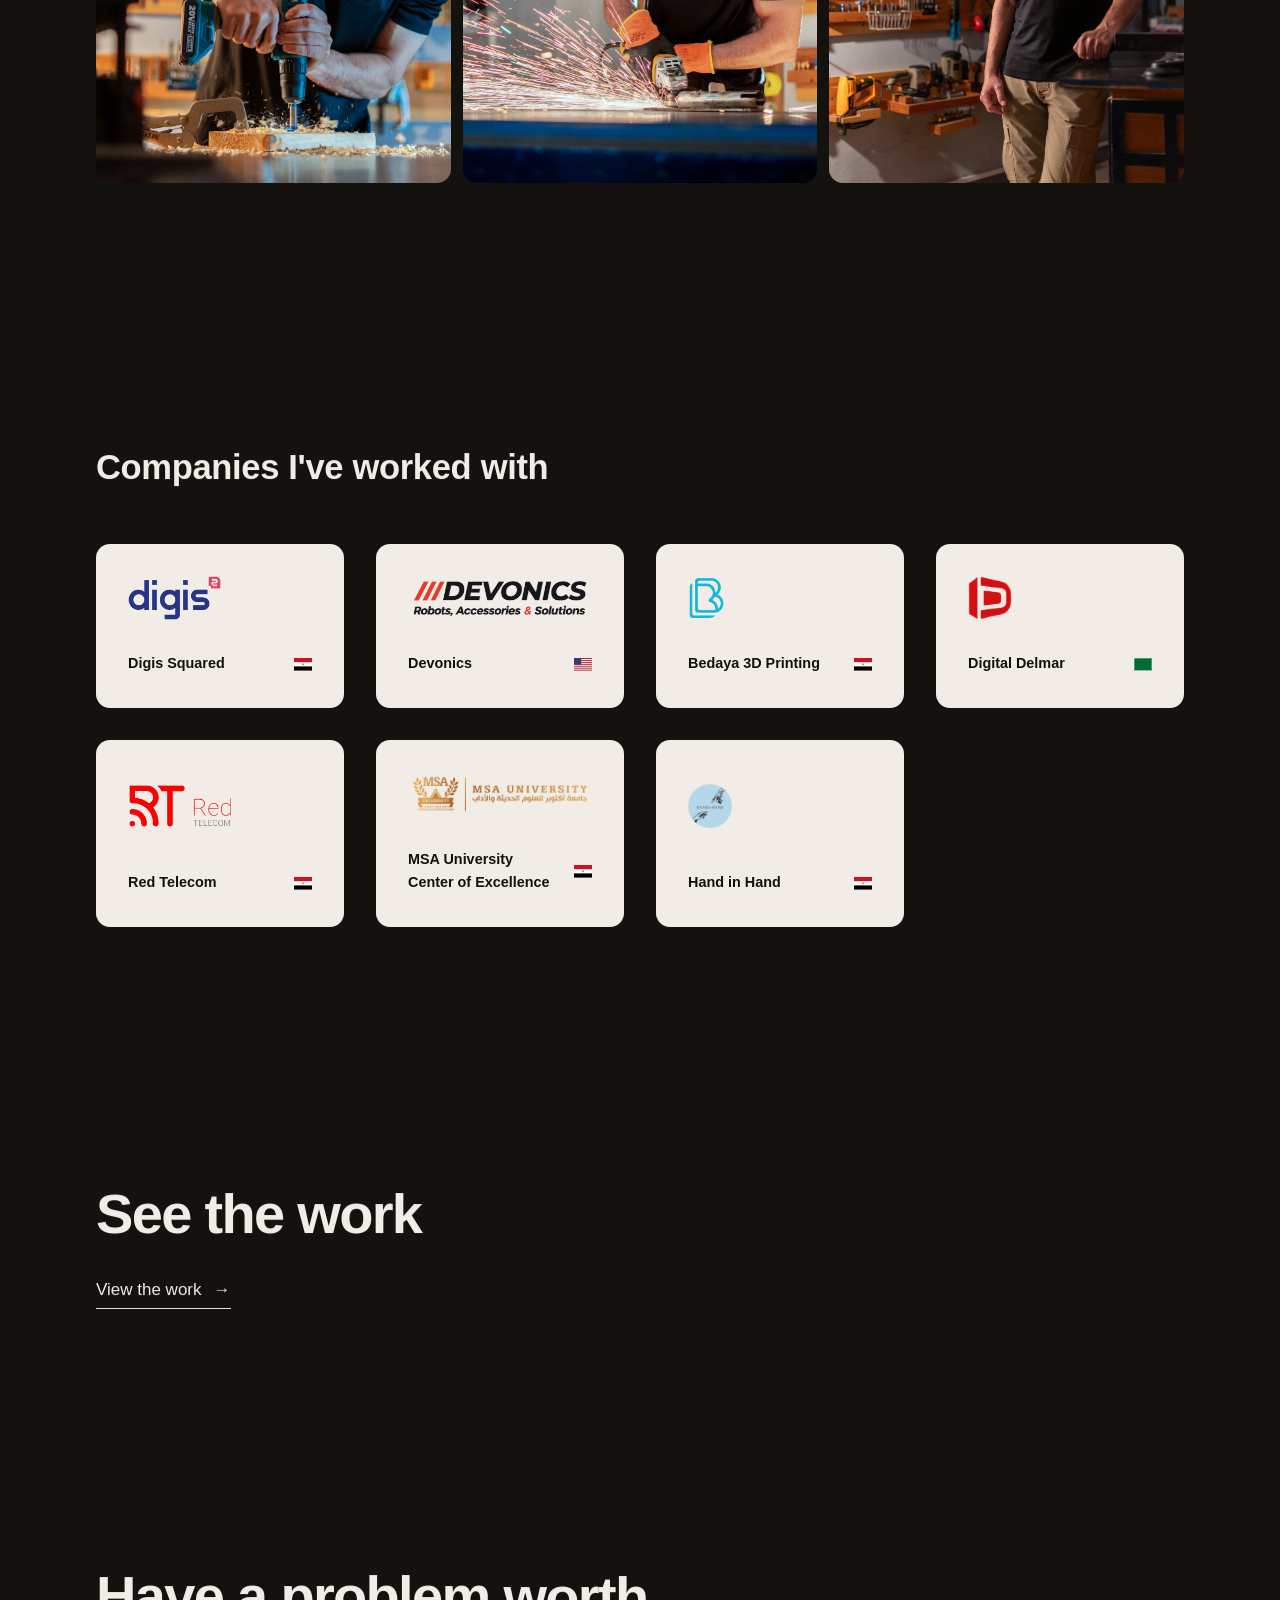
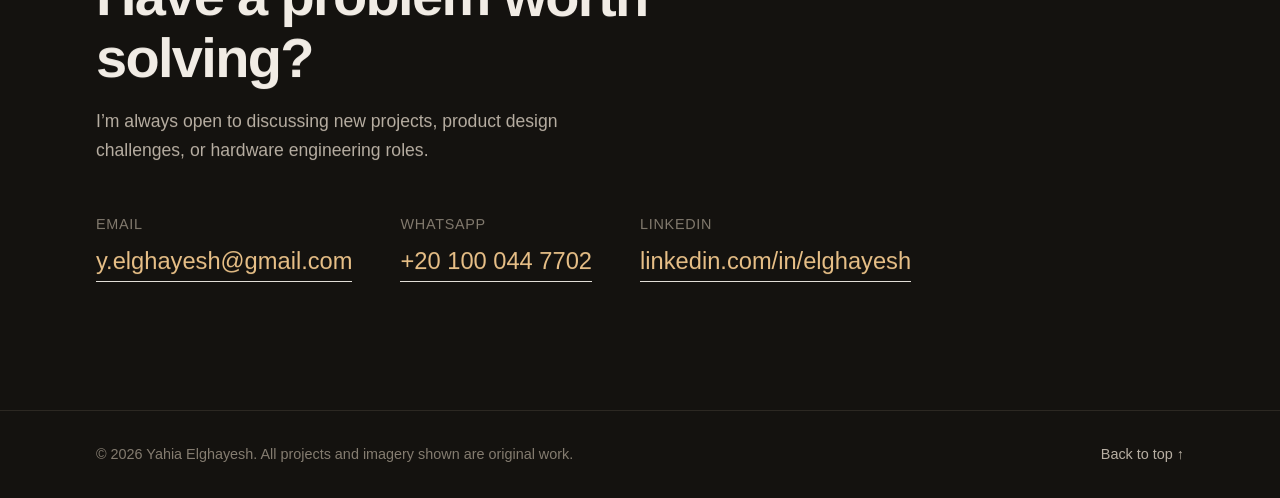
==== commit 66dc229b: "Fix hero photo, restore real copy, and show full project photo galleries - Replace the CSS vignette " ====
--- a/index.html
+++ b/index.html
@@ -3,15 +3,15 @@
 <head>
 <meta charset="UTF-8">
 <meta name="viewport" content="width=device-width, initial-scale=1.0">
-<title>Yahia Elghayesh: Hardware &amp; Product Design Engineer</title>
-<meta name="description" content="Portfolio of Yahia Elghayesh, a hardware and product design engineer working across medical devices, telecom test equipment, automation, environmental sensing, and research instrumentation.">
+<title>Yahia Elghayesh &mdash; Product Design &amp; Hardware Solutions</title>
+<meta name="description" content="Yahia Elghayesh: Product design and hardware solutions engineer. From medical devices to telecom field equipment, environmental monitoring, and robotics: identifying problems, designing, prototyping, manufacturing, and delivering fully realized products.">
 <link rel="icon" href="favicon.svg" type="image/svg+xml">
 <link rel="stylesheet" href="styles.css">
 </head>
 <body>
 <a class="skip-link" href="#main">Skip to content</a>
 
-<header class="topbar">
+<header class="topbar" id="top">
   <div class="topbar-inner">
     <a class="topbar-id" href="index.html">Yahia Elghayesh</a>
     <button class="topbar-menu-btn" aria-expanded="false" aria-controls="site-nav">
@@ -28,16 +28,15 @@
 
 <main id="main">
   <section class="hero">
-    <div class="hero-photo-wrap">
-      <img src="assets/img/hero-scene.webp" alt="Yahia Elghayesh seated in his studio">
-      <div class="hero-photo-tint" aria-hidden="true"></div>
-    </div>
-    <div class="hero-floor-shadow"></div>
-    <div class="container">
+    <div class="container hero-grid">
       <div id="hero-content" class="hero-content"></div>
+      <figure class="hero-portrait">
+        <img src="assets/img/hero-portrait.webp" alt="Yahia Elghayesh seated in his studio">
+      </figure>
     </div>
   </section>
 
+  <section class="section" id="about-section"></section>
   <section class="section" id="toolbox-section"></section>
   <section class="section" id="workshop-section"></section>
   <section class="section" id="partners-section"></section>
--- a/styles.css
+++ b/styles.css
@@ -95,8 +95,8 @@
 .section-head h2 { font-size: var(--fs-h2); font-weight: 600; letter-spacing: -0.01em; }
 .section-head p { margin-top: var(--space-3); color: var(--ink-2); }
 
-.split { overflow: hidden; }
-.split .line { display: block; transform: translateY(110%); }
+.split { overflow: hidden; padding-bottom: 0.1em; margin-bottom: -0.1em; }
+.split .line { display: inline-block; transform: translateY(110%); }
 
 /* ============================================================
    Top bar
@@ -152,57 +152,22 @@
 }
 
 /* ============================================================
-   Hero — the seamless-studio composite
+   Hero — text + a framed portrait, no fake background blend
    ============================================================ */
 .hero {
-  position: relative; min-height: 100svh;
-  display: flex; align-items: flex-end;
-  padding-top: 6rem; padding-bottom: var(--space-7);
-  overflow: hidden;
-}
-.hero-photo-wrap {
-  position: absolute; inset: 0; z-index: 0;
-}
-.hero-photo-wrap img,
-.hero-photo-wrap .hero-photo-tint {
-  position: absolute; inset: 0; width: 100%; height: 100%;
-  -webkit-mask-image: linear-gradient(to right, black 55%, transparent 92%), linear-gradient(to bottom, black 80%, transparent 100%);
-  -webkit-mask-composite: source-in;
-  mask-image: linear-gradient(to right, black 55%, transparent 92%), linear-gradient(to bottom, black 80%, transparent 100%);
-  mask-composite: intersect;
-}
-.hero-photo-wrap img {
-  object-fit: cover; object-position: 22% 60%;
-  will-change: transform;
-}
-/* The source photo was shot on a light studio backdrop, which cannot be
-   pulled all the way down to true off-black without crushing the subject
-   to a silhouette. Rather than fake a seamless blend, this commits to an
-   even, subject-centered vignette: a deliberate lighting choice, not a
-   disguised seam. */
-.hero-photo-wrap .hero-photo-tint {
-  background: radial-gradient(
-    ellipse 85% 78% at 26% 58%,
-    transparent 0%,
-    transparent 20%,
-    color-mix(in srgb, var(--bg) 45%, transparent) 48%,
-    color-mix(in srgb, var(--bg) 78%, transparent) 68%,
-    var(--bg) 92%
-  );
-  pointer-events: none;
-}
-.hero-floor-shadow {
-  position: absolute; left: 6%; bottom: 4%; width: 34%; height: 30%;
-  background: radial-gradient(ellipse at center, color-mix(in srgb, var(--accent) 22%, transparent), transparent 72%);
-  filter: blur(10px); z-index: 1;
-}
-.hero-content { position: relative; z-index: 2; max-width: 38rem; margin-left: min(36vw, 32rem); }
+  padding-top: 8rem; padding-bottom: var(--space-7);
+}
+.hero-grid {
+  display: grid; grid-template-columns: 1.15fr 0.85fr;
+  gap: var(--space-7); align-items: center;
+}
 .hero-content .kicker { color: var(--accent-deep); font-weight: 600; font-size: var(--fs-small); letter-spacing: 0.02em; }
 .hero-content h1 {
-  font-size: var(--fs-display); font-weight: 600; letter-spacing: -0.03em; line-height: 0.98;
-  margin-top: var(--space-3);
-}
-.hero-content .hero-lede { margin-top: var(--space-5); font-size: 1.2rem; color: var(--ink-2); max-width: 34rem; }
+  font-size: var(--fs-display); font-weight: 600; letter-spacing: -0.03em; line-height: 1.08;
+  margin-top: var(--space-3); padding-bottom: 0.08em;
+}
+.hero-content .hero-lede { margin-top: var(--space-4); font-size: 1.2rem; color: var(--ink-2); max-width: 34rem; }
+.hero-content .hero-tagline { margin-top: var(--space-5); font-style: italic; color: var(--ink); font-size: 1.3rem; }
 .hero-links { display: flex; gap: var(--space-4); margin-top: var(--space-5); flex-wrap: wrap; }
 .hero-links a {
   border: 1px solid var(--ink); border-radius: 999px;
@@ -211,22 +176,31 @@
 }
 .hero-links a.primary { background: var(--ink); color: var(--bg); }
 .hero-links a:hover { background: var(--accent); border-color: var(--accent); color: var(--bg); }
+.hero-portrait {
+  position: relative; margin: 0; border-radius: var(--radius);
+  overflow: hidden; border: 1px solid var(--line);
+  box-shadow: 0 40px 70px -30px rgba(0,0,0,0.55);
+}
+.hero-portrait img { display: block; width: 100%; height: 100%; object-fit: cover; transform: scale(1.05); transition: transform 0.4s ease-out; will-change: transform; }
 @media (max-width: 780px) {
-  .hero {
-    display: block; min-height: auto;
-    padding-top: 5.5rem; padding-bottom: var(--space-6);
-  }
-  .hero-photo-wrap {
-    position: relative; inset: auto; height: 46vh; min-height: 20rem;
-  }
-  .hero-photo-wrap img { object-position: 32% 30%; }
-  .hero-photo-wrap img,
-  .hero-photo-wrap .hero-photo-tint {
-    mask-image: linear-gradient(to bottom, black 75%, transparent 100%);
-    -webkit-mask-image: linear-gradient(to bottom, black 75%, transparent 100%);
-  }
-  .hero-floor-shadow { display: none; }
-  .hero-content { margin-left: 0; max-width: none; margin-top: var(--space-5); }
+  .hero { padding-top: 5.5rem; padding-bottom: var(--space-6); }
+  .hero-grid { grid-template-columns: 1fr; gap: var(--space-6); }
+  .hero-portrait { order: -1; max-width: 22rem; margin-inline: auto; }
+}
+
+/* ============================================================
+   About
+   ============================================================ */
+.about-grid { display: grid; grid-template-columns: minmax(0,1.5fr) minmax(0,1fr); gap: var(--space-7); }
+.about-copy p { color: var(--ink-2); font-size: 1.1rem; max-width: 38rem; }
+.about-copy p + p { margin-top: var(--space-4); }
+.about-copy p strong { color: var(--ink); }
+.about-copy .about-offduty { font-style: italic; color: var(--ink-3); }
+.about-stats { display: flex; flex-direction: column; gap: var(--space-5); }
+.about-stats .stat-num { display: block; font-size: var(--fs-h2); font-weight: 600; color: var(--accent-deep); letter-spacing: -0.02em; }
+.about-stats .stat-label { display: block; margin-top: 0.3em; color: var(--ink-3); font-size: var(--fs-small); max-width: 22ch; }
+@media (max-width: 780px) {
+  .about-grid { grid-template-columns: 1fr; gap: var(--space-6); }
 }
 
 /* ============================================================
@@ -273,7 +247,7 @@
    Home CTA to work
    ============================================================ */
 .work-cta { text-align: left; }
-.work-cta h2 { font-size: var(--fs-display); font-weight: 600; letter-spacing: -0.03em; line-height: 1; }
+.work-cta h2 { font-size: var(--fs-h1); font-weight: 600; letter-spacing: -0.03em; line-height: 1.1; padding-bottom: 0.08em; }
 .work-cta a.cta-link {
   display: inline-flex; align-items: center; gap: var(--space-3);
   margin-top: var(--space-5); border-bottom: 1px solid var(--ink); padding-bottom: var(--space-1);
@@ -285,11 +259,16 @@
    Footer / contact
    ============================================================ */
 .contact-section { text-align: left; }
-.contact-section h2 { font-size: var(--fs-display); font-weight: 600; letter-spacing: -0.03em; line-height: 1; max-width: 16ch; }
-.contact-section .contact-email {
-  display: inline-block; margin-top: var(--space-5); font-size: clamp(1.25rem, 1rem + 1.5vw, 2rem);
-  border-bottom: 1px solid var(--ink); color: var(--accent-deep);
-}
+.contact-section h2 { font-size: var(--fs-h1); font-weight: 600; letter-spacing: -0.03em; line-height: 1.1; padding-bottom: 0.08em; max-width: 20ch; }
+.contact-section .contact-sub { margin-top: var(--space-4); font-size: 1.1rem; color: var(--ink-2); max-width: 34rem; }
+.contact-links { display: flex; flex-wrap: wrap; gap: var(--space-6); margin-top: var(--space-6); }
+.contact-link { display: flex; flex-direction: column; gap: 0.3em; }
+.contact-link .contact-label { font-size: var(--fs-small); color: var(--ink-3); text-transform: uppercase; letter-spacing: 0.05em; }
+.contact-link .contact-value {
+  font-size: clamp(1.1rem, 1rem + 0.6vw, 1.5rem); color: var(--accent-deep);
+  border-bottom: 1px solid var(--ink); transition: border-color var(--dur) ease, color var(--dur) ease;
+}
+.contact-link:hover .contact-value { color: var(--accent); border-color: var(--accent); }
 footer.site-footer { padding-block: var(--space-5); border-top: 1px solid var(--line); }
 .footer-inner { display: flex; justify-content: space-between; align-items: center; flex-wrap: wrap; gap: var(--space-4); font-size: var(--fs-small); color: var(--ink-3); }
 .footer-inner a { color: var(--ink-2); }
@@ -297,22 +276,25 @@
 /* ============================================================
    Partners
    ============================================================ */
-.partners-grid { display: flex; flex-wrap: wrap; gap: var(--space-6); align-items: center; }
-.partner-item {
-  display: flex; align-items: center; gap: var(--space-3);
-  background: var(--ink); border-radius: var(--radius-sm);
-  padding: var(--space-2) var(--space-4);
-  transition: background var(--dur) ease;
-}
-.partner-item:hover { background: var(--accent-deep); }
-.partner-item img { height: 22px; width: auto; max-width: 7.5rem; object-fit: contain; }
-.partner-item .flag { width: 16px; height: auto; border: 1px solid var(--bg); border-radius: 2px; flex: none; }
+.partners-grid { display: grid; grid-template-columns: repeat(auto-fill, minmax(13rem, 1fr)); gap: var(--space-5); }
+.partner-card {
+  display: flex; flex-direction: column; gap: var(--space-5);
+  background: var(--ink); border-radius: var(--radius);
+  padding: var(--space-5); min-height: 9rem;
+  transition: transform var(--dur) ease, box-shadow var(--dur) ease;
+}
+.partner-card:hover { transform: translateY(-4px); box-shadow: 0 24px 44px -22px rgba(0,0,0,0.55); }
+.partner-logo { flex: 1; display: flex; align-items: center; }
+.partner-logo img { max-height: 44px; max-width: 100%; width: auto; object-fit: contain; }
+.partner-meta { display: flex; align-items: center; gap: var(--space-3); }
+.partner-meta .partner-name { color: var(--bg); font-size: var(--fs-small); font-weight: 600; }
+.partner-meta .flag { width: 18px; height: auto; border-radius: 2px; flex: none; margin-left: auto; }
 
 /* ============================================================
    Work page — field sections with scroll-scrubbed project stage
    ============================================================ */
 .work-intro { padding-block: 8rem var(--space-6); }
-.work-intro h1 { font-size: var(--fs-display); font-weight: 600; letter-spacing: -0.03em; line-height: 0.98; }
+.work-intro h1 { font-size: var(--fs-display); font-weight: 600; letter-spacing: -0.03em; line-height: 1.08; padding-bottom: 0.08em; }
 .field-nav { display: flex; flex-wrap: wrap; gap: var(--space-3); margin-top: var(--space-5); }
 .field-nav a {
   font-size: var(--fs-small); color: var(--ink-2);
@@ -341,7 +323,25 @@
   display: grid; grid-template-columns: 1fr;
   gap: var(--space-5); align-items: center; width: 100%;
 }
-.stage-visual { position: relative; aspect-ratio: 4/3.2; display: flex; align-items: center; justify-content: center; }
+.stage-visual { display: flex; flex-direction: column; gap: var(--space-4); }
+.stage-visual .visual-main { position: relative; aspect-ratio: 4/3.2; display: flex; align-items: center; justify-content: center; }
+.stage-visual .visual-strip { display: flex; gap: var(--space-3); }
+.stage-visual .visual-strip .visual-cell {
+  position: relative; flex: 1; aspect-ratio: 1/1; border-radius: var(--radius-sm); overflow: hidden;
+}
+.stage-visual .visual-strip .visual-cell img { width: 100%; height: 100%; object-fit: cover; }
+.stage-visual .visual-strip .visual-cell.is-cutout {
+  display: flex; align-items: center; justify-content: center;
+  background: color-mix(in srgb, var(--bg-card) 100%, transparent);
+}
+.stage-visual .visual-strip .visual-cell.is-cutout img {
+  width: auto; height: 100%; object-fit: contain; padding: var(--space-2);
+  filter: drop-shadow(0 8px 14px rgba(0, 0, 0, 0.45));
+}
+@media (max-width: 560px) {
+  .stage-visual .visual-strip { flex-wrap: wrap; }
+  .stage-visual .visual-strip .visual-cell { flex-basis: calc(50% - var(--space-3) / 2); }
+}
 
 /* Pinned crossfade mode: JS opts a field-stage into this once it confirms
    GSAP/ScrollTrigger and a wide, motion-safe viewport. */
@@ -350,7 +350,7 @@
 .field-stage.is-pinned-mode .stage-slides { position: relative; height: auto; }
 .field-stage.is-pinned-mode .stage-slide { position: absolute; inset: 0; opacity: 0; }
 .field-stage.is-pinned-mode .stage-slide.is-active { position: relative; opacity: 1; }
-.stage-visual::before {
+.stage-visual .visual-main::before {
   content: ""; position: absolute; left: 10%; right: 10%; bottom: 4%; height: 40%;
   background: radial-gradient(ellipse at center, color-mix(in srgb, var(--accent) 16%, transparent), transparent 72%);
   filter: blur(14px); z-index: 0;
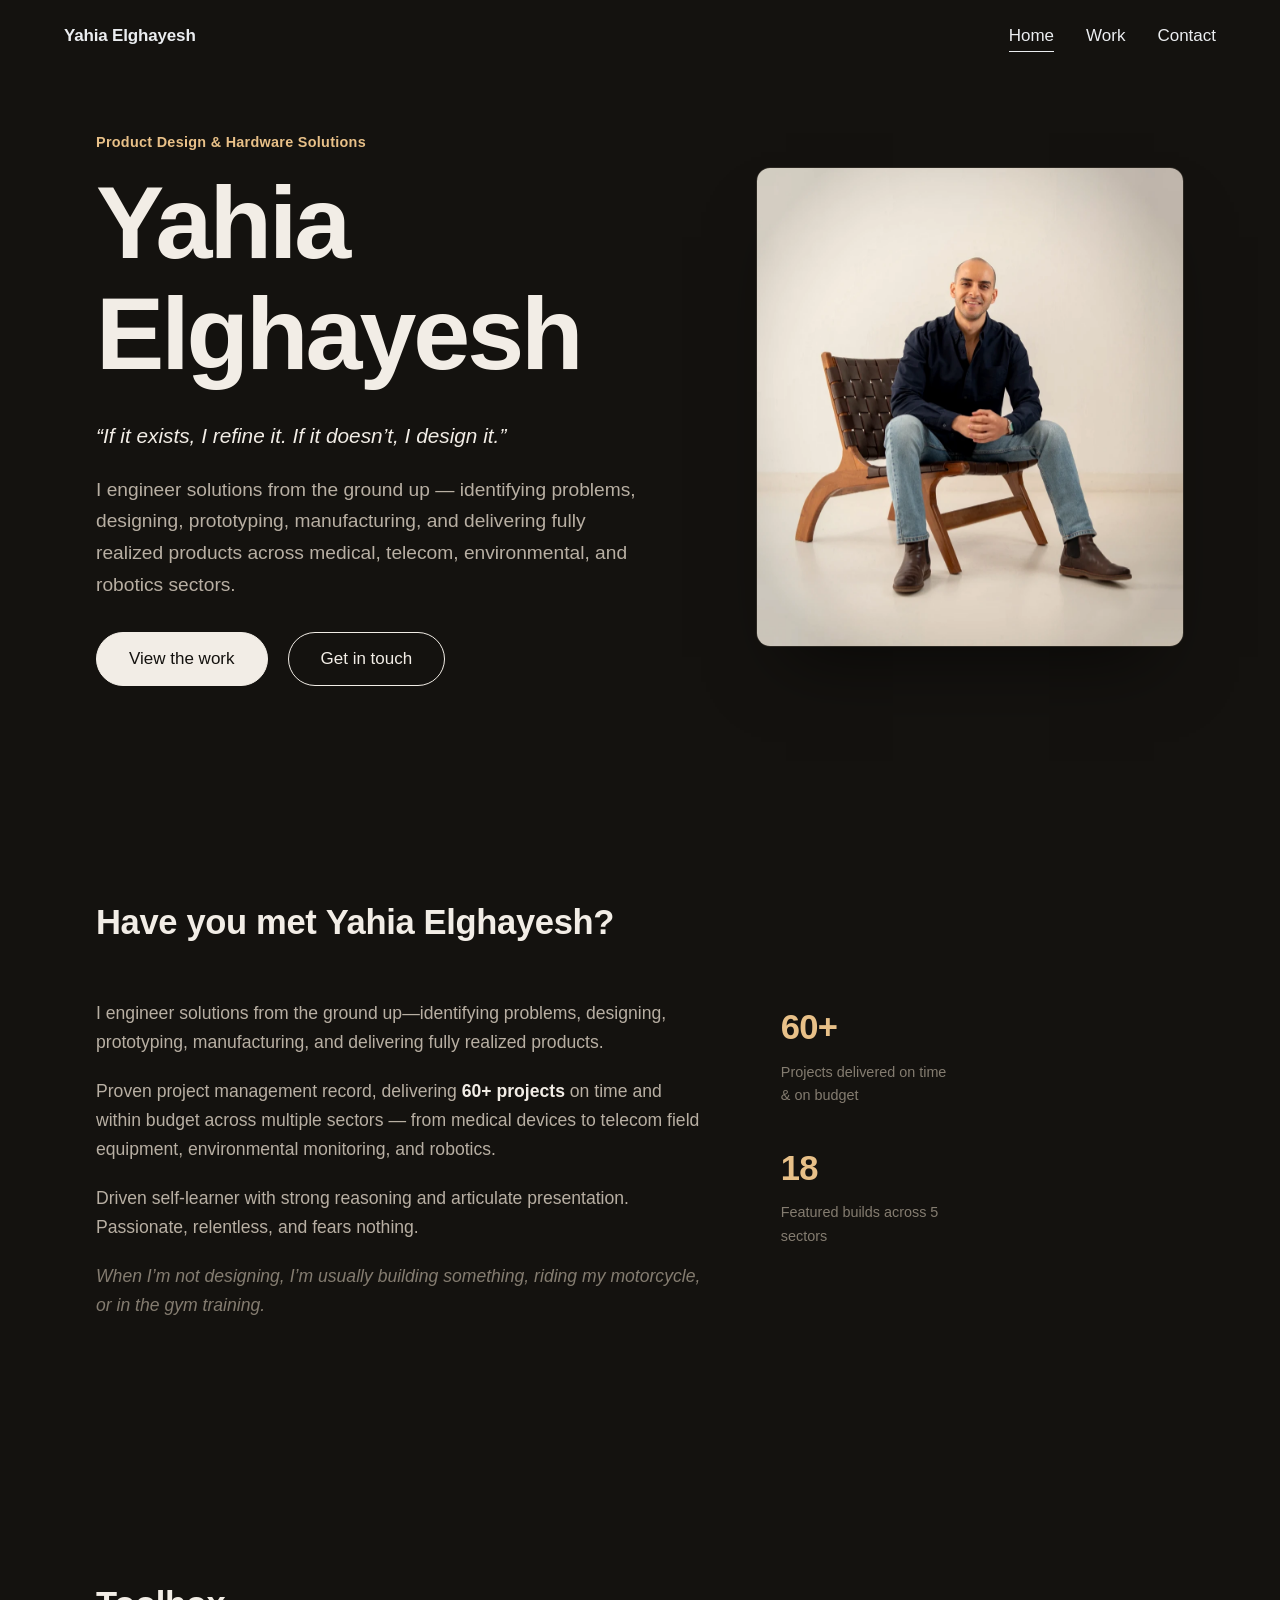
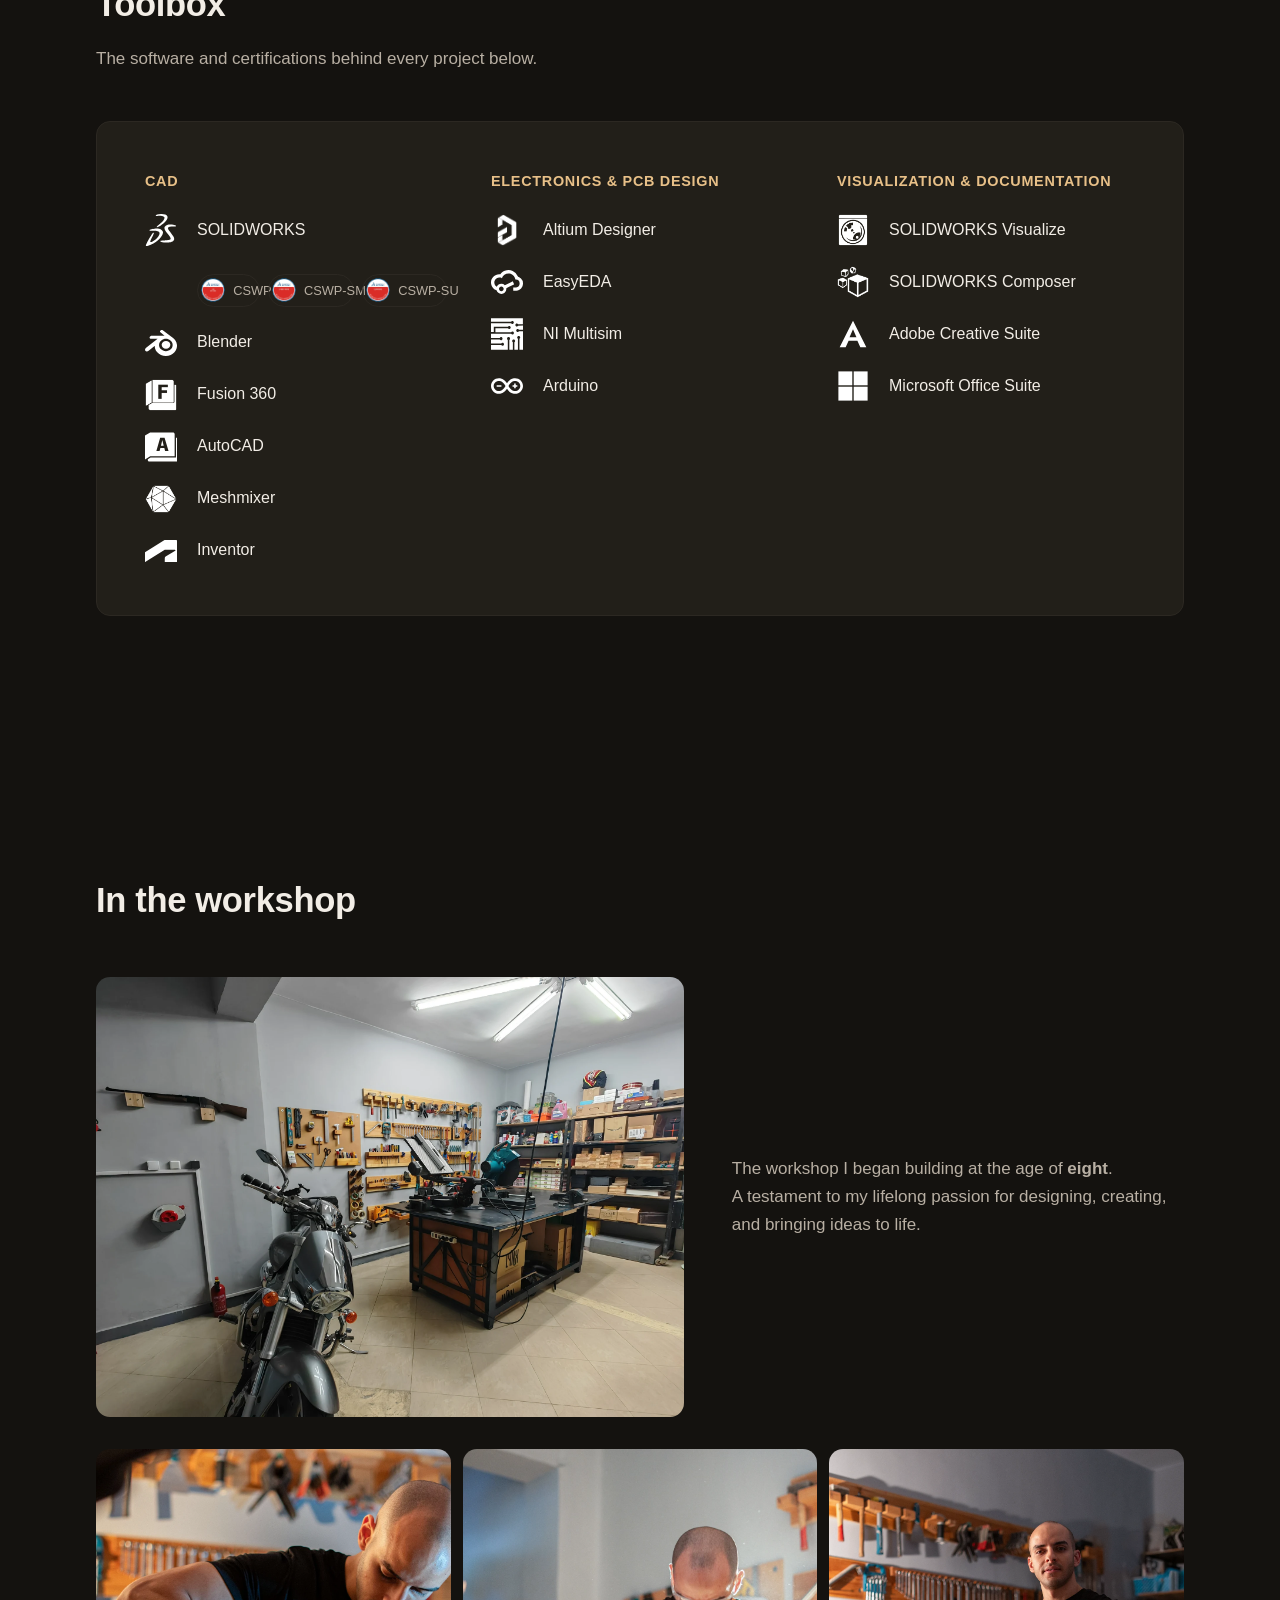
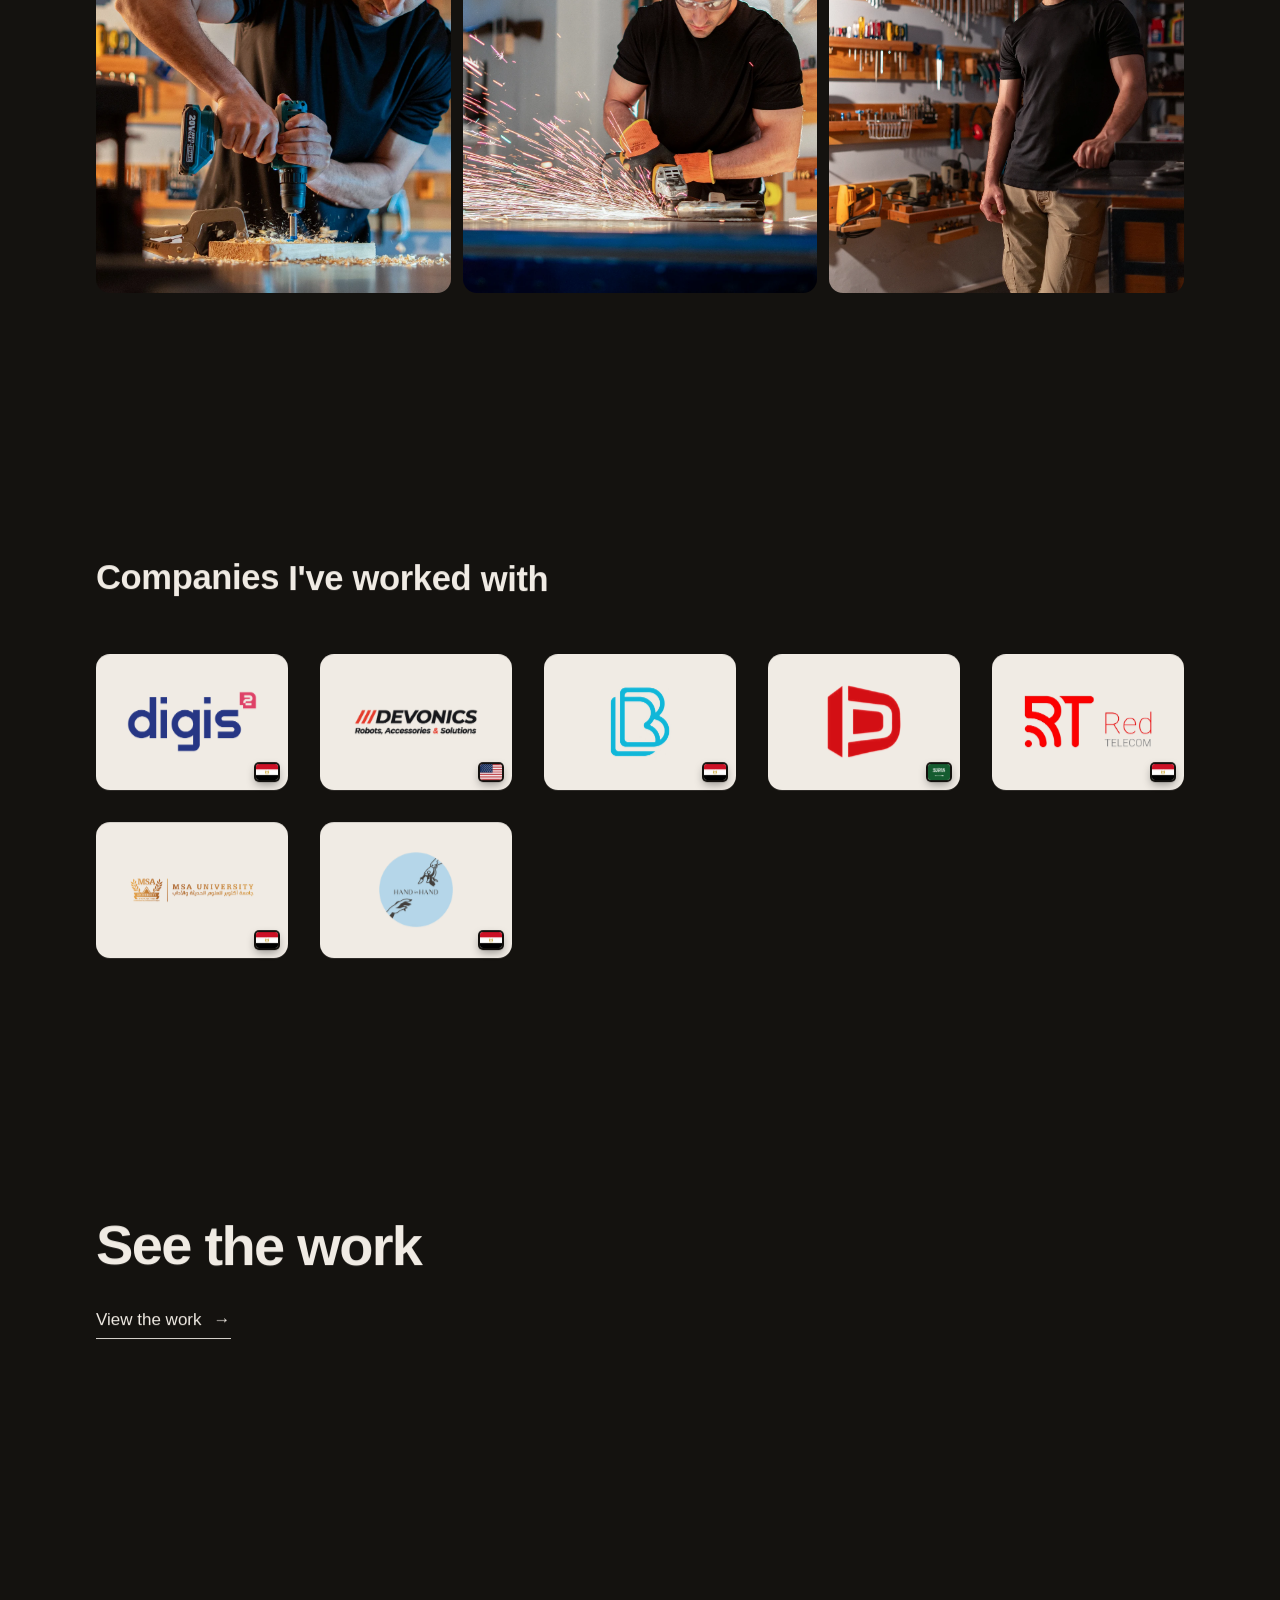
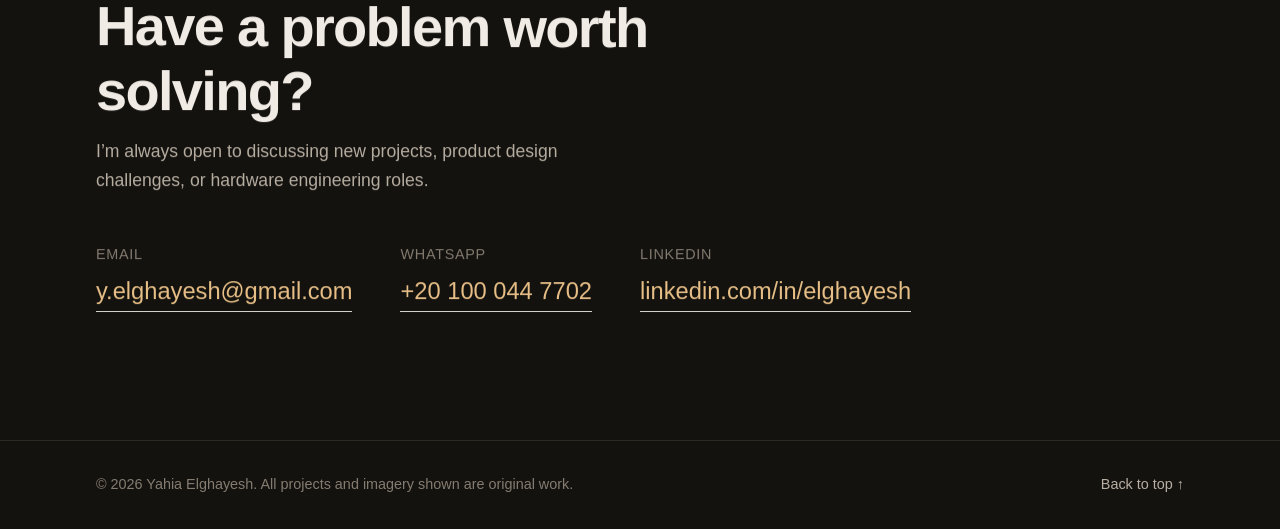
==== commit d1c8ff79: "Fix contact button: href pointed at #contact, section id was contact-section The hero "Get in touch"" ====
--- a/index.html
+++ b/index.html
@@ -41,7 +41,7 @@
   <section class="section" id="workshop-section"></section>
   <section class="section" id="partners-section"></section>
   <section class="section" id="work-cta-section"></section>
-  <section class="section" id="contact-section"></section>
+  <section class="section" id="contact"></section>
 </main>
 
 <footer class="site-footer" id="site-footer"></footer>
--- a/styles.css
+++ b/styles.css
@@ -206,28 +206,32 @@
 /* ============================================================
    Toolbox + certifications (merged)
    ============================================================ */
+.toolbox-panel {
+  background: var(--bg-card); border: 1px solid var(--line); border-radius: var(--radius);
+  padding: var(--space-6);
+}
 .toolbox-grid { display: grid; grid-template-columns: repeat(auto-fit, minmax(14rem, 1fr)); gap: var(--space-6); }
-.toolbox-group h3 { font-size: var(--fs-small); font-weight: 600; color: var(--ink-3); text-transform: uppercase; letter-spacing: 0.05em; margin-bottom: var(--space-4); }
-.tool-list { display: flex; flex-direction: column; gap: var(--space-3); }
-.tool-item { display: flex; align-items: center; gap: var(--space-3); font-size: var(--fs-small); }
-.tool-item .t-logo {
-  width: 22px; height: 22px; object-fit: contain;
+.toolbox-group h3 { font-size: var(--fs-small); font-weight: 600; color: var(--accent-deep); text-transform: uppercase; letter-spacing: 0.05em; margin-bottom: var(--space-4); }
+.tool-list { display: flex; flex-direction: column; gap: var(--space-4); }
+.tool-item { display: flex; align-items: center; gap: var(--space-4); font-size: 1rem; }
+.tool-item img.t-logo {
+  width: 32px; height: 32px; object-fit: contain; flex: none;
   /* Every vendor mark here is a black glyph on transparent (SVG currentColor
      images do not inherit color, and the raster ones are baked black-on-
      white too) — inverting reads them as light marks on the dark ground. */
   filter: invert(0.92) brightness(1.15);
 }
-.tool-item .t-logo.is-empty { width: 22px; height: 22px; border-radius: 50%; background: var(--bg-deep); }
+.tool-item .t-logo.is-empty { width: 32px; height: 32px; border-radius: 50%; background: var(--bg-deep); flex: none; }
 .tool-item.has-certs { flex-wrap: wrap; }
-.cert-badges { display: flex; gap: var(--space-2); margin-left: calc(22px + var(--space-3)); margin-top: var(--space-2); flex-basis: 100%; }
+.cert-badges { display: flex; gap: var(--space-2); margin-left: calc(32px + var(--space-4)); margin-top: var(--space-2); flex-basis: 100%; }
 .cert-badge {
   display: inline-flex; align-items: center; gap: var(--space-2);
   border: 1px solid var(--line); border-radius: 999px; padding: 0.2em 0.7em 0.2em 0.2em;
   transition: border-color var(--dur) ease;
 }
 .cert-badge:hover { border-color: var(--accent); }
-.cert-badge img { width: 22px; height: 22px; border-radius: 50%; object-fit: contain; }
-.cert-badge span { font-size: 0.78rem; color: var(--ink-2); }
+.cert-badge img { width: 24px; height: 24px; border-radius: 50%; object-fit: contain; }
+.cert-badge span { font-size: 0.8rem; color: var(--ink-2); white-space: nowrap; }
 
 /* ============================================================
    Workshop
@@ -276,19 +280,29 @@
 /* ============================================================
    Partners
    ============================================================ */
-.partners-grid { display: grid; grid-template-columns: repeat(auto-fill, minmax(13rem, 1fr)); gap: var(--space-5); }
-.partner-card {
-  display: flex; flex-direction: column; gap: var(--space-5);
-  background: var(--ink); border-radius: var(--radius);
-  padding: var(--space-5); min-height: 9rem;
+/* Logos are designed for a light background, so each sits on its own light
+   card — not stark white, a warm off-white consistent with the rest of the
+   palette — sized and centered identically so every mark reads at the same
+   visual scale regardless of its own file's aspect ratio. The grid reflows
+   to however many columns fit the width, rather than a fixed column count. */
+.partners-grid { display: grid; grid-template-columns: repeat(auto-fill, minmax(11rem, 1fr)); gap: var(--space-5); }
+.partner-card { display: block; }
+.partner-logo {
+  position: relative;
+  height: 8.5rem; display: flex; align-items: center; justify-content: center;
+  background: var(--ink); border-radius: var(--radius); padding: var(--space-4);
   transition: transform var(--dur) ease, box-shadow var(--dur) ease;
 }
-.partner-card:hover { transform: translateY(-4px); box-shadow: 0 24px 44px -22px rgba(0,0,0,0.55); }
-.partner-logo { flex: 1; display: flex; align-items: center; }
-.partner-logo img { max-height: 44px; max-width: 100%; width: auto; object-fit: contain; }
-.partner-meta { display: flex; align-items: center; gap: var(--space-3); }
-.partner-meta .partner-name { color: var(--bg); font-size: var(--fs-small); font-weight: 600; }
-.partner-meta .flag { width: 18px; height: auto; border-radius: 2px; flex: none; margin-left: auto; }
+.partner-card:hover .partner-logo { transform: translateY(-4px); box-shadow: 0 20px 36px -18px rgba(0,0,0,0.5); }
+.partner-logo img { max-width: 85%; max-height: 78%; width: auto; height: auto; object-fit: contain; }
+/* Nested inside .partner-logo (not a sibling) so it rides along with the
+   same hover lift instead of staying pinned in place. */
+.partner-logo .flag {
+  position: absolute; right: 0.6rem; bottom: 0.6rem; width: 22px; height: auto;
+  border-radius: 3px; box-shadow: 0 0 0 2px var(--bg), 0 4px 10px rgba(0,0,0,0.4);
+  overflow: hidden; line-height: 0;
+}
+.partner-logo .flag img { max-width: none; max-height: none; width: 100%; height: 100%; }
 
 /* ============================================================
    Work page — field sections with scroll-scrubbed project stage
@@ -307,49 +321,103 @@
   position: relative;
   padding-block: var(--space-6);
 }
-.field-stage-inner {
-  padding-block: var(--space-6);
-}
-.field-stage-head { margin-bottom: var(--space-5); }
-.field-stage-head .container { display: flex; justify-content: space-between; align-items: baseline; }
+.field-stage-head { display: flex; justify-content: space-between; align-items: baseline; margin-bottom: var(--space-6); }
 .field-stage-head h2 { font-size: var(--fs-h2); font-weight: 600; }
 .field-stage-head .field-count { font-size: var(--fs-small); color: var(--ink-3); }
 
-/* Default (mobile-first, no-JS, reduced-motion fallback): every slide is a
-   normal stacked block — nothing pinned, nothing absolutely positioned. */
-.stage-slides { display: flex; flex-direction: column; gap: var(--space-7); }
-.stage-slide { width: 100%; }
+/* The Work page is a menu, not a scroll of unknown length: every field is a
+   grid of tiles (photo + title). Clicking one opens the full detail — desc,
+   highlights, gallery, versions — in a modal. */
+.project-grid { display: grid; grid-template-columns: repeat(auto-fill, minmax(16rem, 1fr)); gap: var(--space-5); }
+.project-tile {
+  display: block; text-align: left; width: 100%;
+  background: var(--bg-card); border: 1px solid var(--line); border-radius: var(--radius);
+  overflow: hidden; cursor: pointer;
+  transition: transform var(--dur) ease, border-color var(--dur) ease, box-shadow var(--dur) ease;
+}
+.project-tile:hover, .project-tile:focus-visible {
+  transform: translateY(-4px); border-color: var(--line-strong);
+  box-shadow: 0 24px 44px -22px rgba(0,0,0,0.55);
+}
+.tile-visual { position: relative; aspect-ratio: 4/3; display: flex; align-items: center; justify-content: center; overflow: hidden; }
+.tile-visual img { transition: transform var(--dur) ease; }
+.project-tile:hover .tile-visual img { transform: scale(1.05); }
+.tile-visual.is-context img { position: absolute; inset: 0; width: 100%; height: 100%; object-fit: cover; }
+.tile-visual.is-cutout img { max-width: 78%; max-height: 78%; width: auto; height: auto; object-fit: contain; filter: drop-shadow(0 14px 20px rgba(0,0,0,0.45)); }
+.tile-title { display: block; padding: var(--space-4) var(--space-5); font-weight: 600; }
+.tile-title .subtitle { display: block; margin-top: 2px; font-size: var(--fs-small); font-weight: 400; color: var(--ink-3); }
+.tile-versions {
+  display: block; margin: calc(var(--space-4) * -1) var(--space-5) var(--space-4);
+  font-size: var(--fs-small); font-weight: 600; color: var(--accent-deep);
+}
+
+/* ---------------- Project detail modal ---------------- */
+.project-modal {
+  position: fixed; inset: 0; z-index: 200;
+  display: flex; align-items: center; justify-content: center; padding: var(--space-5);
+  opacity: 0; visibility: hidden; transition: opacity var(--dur) ease, visibility 0s var(--dur);
+}
+.project-modal.is-open { opacity: 1; visibility: visible; transition: opacity var(--dur) ease; }
+.project-modal-backdrop { position: absolute; inset: 0; background: rgba(0,0,0,0.72); backdrop-filter: blur(4px); }
+.project-modal-panel {
+  position: relative; z-index: 1; width: 100%; max-width: 64rem; max-height: 88vh; overflow-y: auto;
+  background: var(--bg-card); border: 1px solid var(--line); border-radius: var(--radius);
+  padding: var(--space-6);
+}
+.project-modal-close {
+  position: absolute; top: var(--space-4); right: var(--space-4); z-index: 2;
+  display: flex; align-items: center; justify-content: center;
+  width: 2.5rem; height: 2.5rem;
+  border-radius: 50%; background: var(--bg-deep); border: 1px solid var(--line);
+  color: var(--ink); font-size: 1.3rem; line-height: 1; cursor: pointer;
+}
+.project-modal-close:hover { border-color: var(--accent); color: var(--accent); }
+body.modal-open { overflow: hidden; }
+
+.detail-title { font-size: var(--fs-h1); font-weight: 600; letter-spacing: -0.02em; line-height: 1.15; padding-bottom: 0.08em; }
+.detail-title .subtitle { display: block; margin-top: var(--space-2); font-size: var(--fs-small); color: var(--ink-3); font-weight: 400; }
+
+/* Versions get the same visual weight as the project itself: real tabs, not
+   a footnote — selecting one swaps in that version's own full text and its
+   own photos. */
+.version-tabs { display: flex; flex-wrap: wrap; gap: var(--space-3); margin-top: var(--space-5); }
+.version-tab {
+  font-size: var(--fs-small); font-weight: 600; color: var(--ink-2);
+  border: 1px solid var(--line); border-radius: 999px; padding: 0.5em 1.1em;
+  transition: border-color var(--dur) ease, color var(--dur) ease, background var(--dur) ease;
+}
+.version-tab:hover { border-color: var(--ink); color: var(--ink); }
+.version-tab.is-active { background: var(--accent-deep); border-color: transparent; color: var(--bg); }
+
 .stage-grid {
   display: grid; grid-template-columns: 1fr;
-  gap: var(--space-5); align-items: center; width: 100%;
+  gap: var(--space-5); align-items: center; width: 100%; margin-top: var(--space-6);
+}
+@media (min-width: 820px) {
+  .stage-grid { grid-template-columns: minmax(0,1fr) minmax(0,1fr); gap: var(--space-7); }
 }
 .stage-visual { display: flex; flex-direction: column; gap: var(--space-4); }
 .stage-visual .visual-main { position: relative; aspect-ratio: 4/3.2; display: flex; align-items: center; justify-content: center; }
-.stage-visual .visual-strip { display: flex; gap: var(--space-3); }
+.stage-visual .visual-strip { display: flex; flex-wrap: wrap; gap: var(--space-3); }
 .stage-visual .visual-strip .visual-cell {
-  position: relative; flex: 1; aspect-ratio: 1/1; border-radius: var(--radius-sm); overflow: hidden;
-}
-.stage-visual .visual-strip .visual-cell img { width: 100%; height: 100%; object-fit: cover; }
+  position: relative; flex: 0 0 5.5rem; aspect-ratio: 1/1; border-radius: var(--radius-sm); overflow: hidden;
+  padding: 0; border: 1px solid var(--line-strong); background: none; cursor: pointer;
+  transition: transform var(--dur) ease, border-color var(--dur) ease;
+}
+.stage-visual .visual-strip .visual-cell:hover,
+.stage-visual .visual-strip .visual-cell:focus-visible { transform: translateY(-3px); border-color: var(--accent); }
+.stage-visual .visual-strip .visual-cell img { width: 100%; height: 100%; object-fit: cover; transition: transform var(--dur) ease; }
+.stage-visual .visual-strip .visual-cell:hover img { transform: scale(1.08); }
 .stage-visual .visual-strip .visual-cell.is-cutout {
   display: flex; align-items: center; justify-content: center;
-  background: color-mix(in srgb, var(--bg-card) 100%, transparent);
+  background: var(--bg-deep);
 }
 .stage-visual .visual-strip .visual-cell.is-cutout img {
   width: auto; height: 100%; object-fit: contain; padding: var(--space-2);
   filter: drop-shadow(0 8px 14px rgba(0, 0, 0, 0.45));
 }
-@media (max-width: 560px) {
-  .stage-visual .visual-strip { flex-wrap: wrap; }
-  .stage-visual .visual-strip .visual-cell { flex-basis: calc(50% - var(--space-3) / 2); }
-}
-
-/* Pinned crossfade mode: JS opts a field-stage into this once it confirms
-   GSAP/ScrollTrigger and a wide, motion-safe viewport. */
-.field-stage.is-pinned-mode .field-stage-inner { min-height: 100svh; display: flex; align-items: center; }
-.field-stage.is-pinned-mode .stage-grid { grid-template-columns: minmax(0,1fr) minmax(0,1fr); }
-.field-stage.is-pinned-mode .stage-slides { position: relative; height: auto; }
-.field-stage.is-pinned-mode .stage-slide { position: absolute; inset: 0; opacity: 0; }
-.field-stage.is-pinned-mode .stage-slide.is-active { position: relative; opacity: 1; }
+.stage-visual .visual-strip .visual-cell.is-cutout:hover img { transform: scale(1.12); }
+.visual-hint { font-size: var(--fs-small); color: var(--ink-3); }
 .stage-visual .visual-main::before {
   content: ""; position: absolute; left: 10%; right: 10%; bottom: 4%; height: 40%;
   background: radial-gradient(ellipse at center, color-mix(in srgb, var(--accent) 16%, transparent), transparent 72%);
@@ -363,29 +431,11 @@
 }
 .stage-visual .stage-img.is-context { position: absolute; inset: 0; width: 100%; height: 100%; object-fit: cover; border-radius: var(--radius); filter: none; }
 .stage-text { position: relative; }
-.stage-text h3 { font-size: var(--fs-h1); font-weight: 600; letter-spacing: -0.02em; margin-top: var(--space-2); }
-.stage-text .subtitle { display: block; font-size: var(--fs-small); color: var(--ink-3); font-weight: 400; margin-top: 2px; }
-.stage-text .stage-body { margin-top: var(--space-4); color: var(--ink-2); max-width: 42rem; }
+.stage-text .stage-body { color: var(--ink-2); max-width: 42rem; }
 .stage-text .stage-body p + ul { margin-top: var(--space-4); }
 .stage-text .stage-body ul { display: flex; flex-direction: column; gap: var(--space-2); }
 .stage-text .stage-body li { position: relative; padding-left: var(--space-4); }
 .stage-text .stage-body li::before { content: ""; position: absolute; left: 0; top: 0.65em; width: 5px; height: 5px; border-radius: 50%; background: var(--accent); }
-.stage-tags { display: flex; flex-wrap: wrap; gap: var(--space-2); margin-top: var(--space-4); }
-.stage-tags .tag { font-size: var(--fs-small); color: var(--ink-2); background: var(--bg-card); border-radius: 999px; padding: 0.2em 0.85em; }
-
-.version-history { margin-top: var(--space-4); }
-.version-history summary { cursor: pointer; font-size: var(--fs-small); color: var(--ink-3); display: flex; align-items: center; gap: var(--space-2); }
-.version-history summary::-webkit-details-marker { display: none; }
-.version-history .vh-chev { transition: transform var(--dur) ease; }
-.version-history[open] .vh-chev { transform: rotate(90deg); }
-.version-history .vh-list { margin-top: var(--space-3); padding-left: var(--space-4); border-left: 2px solid var(--line); display: flex; flex-direction: column; gap: var(--space-4); }
-.version-history .vh-item .vh-label { font-size: var(--fs-small); color: var(--ink-3); font-weight: 600; }
-.version-history .vh-item p { margin-top: var(--space-1); color: var(--ink-2); font-size: var(--fs-small); }
-
-.stage-progress { display: flex; gap: var(--space-2); margin-top: var(--space-6); }
-.stage-progress span { flex: 1; height: 2px; background: var(--line); position: relative; overflow: hidden; }
-.stage-progress span::after { content: ""; position: absolute; inset: 0; background: var(--accent); transform: scaleX(0); transform-origin: left; }
-.stage-progress span.is-active::after { transform: scaleX(1); }
 
 /* ============================================================
    Photo utility (context photos with real backgrounds)
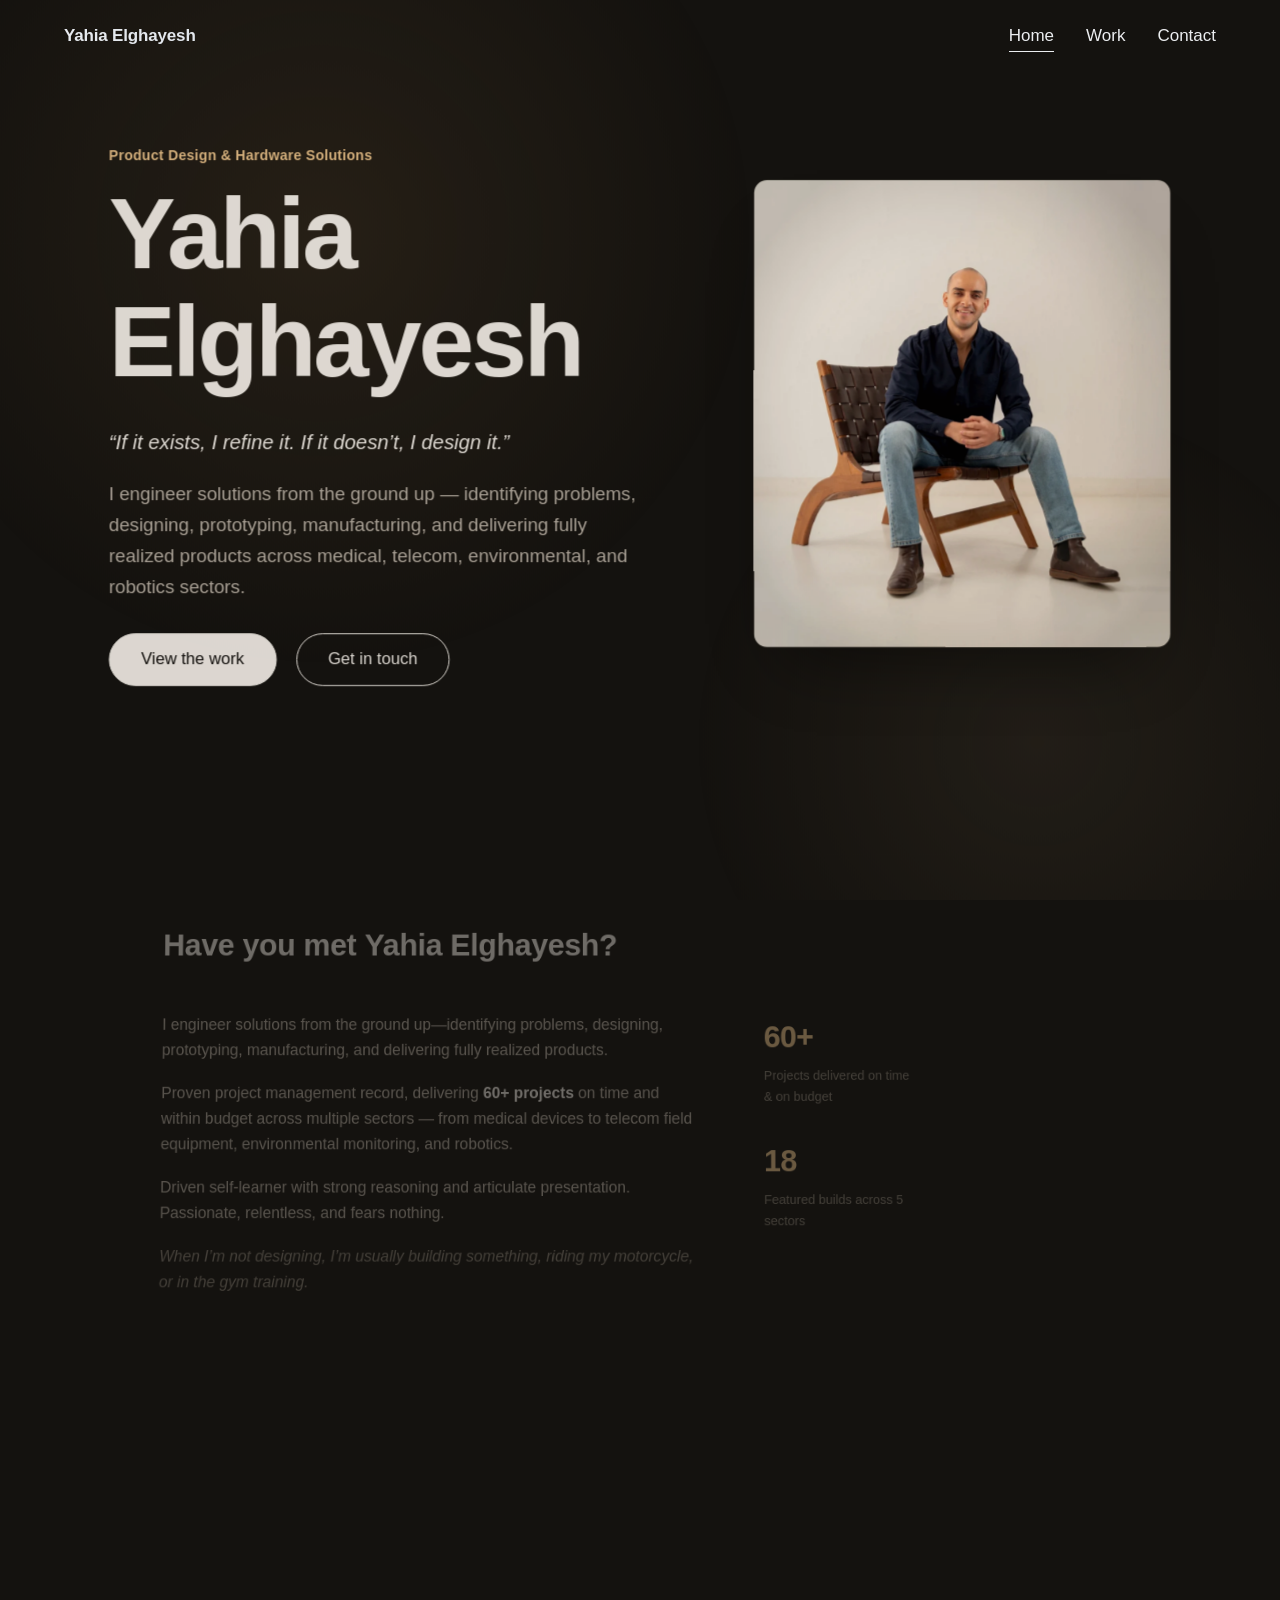
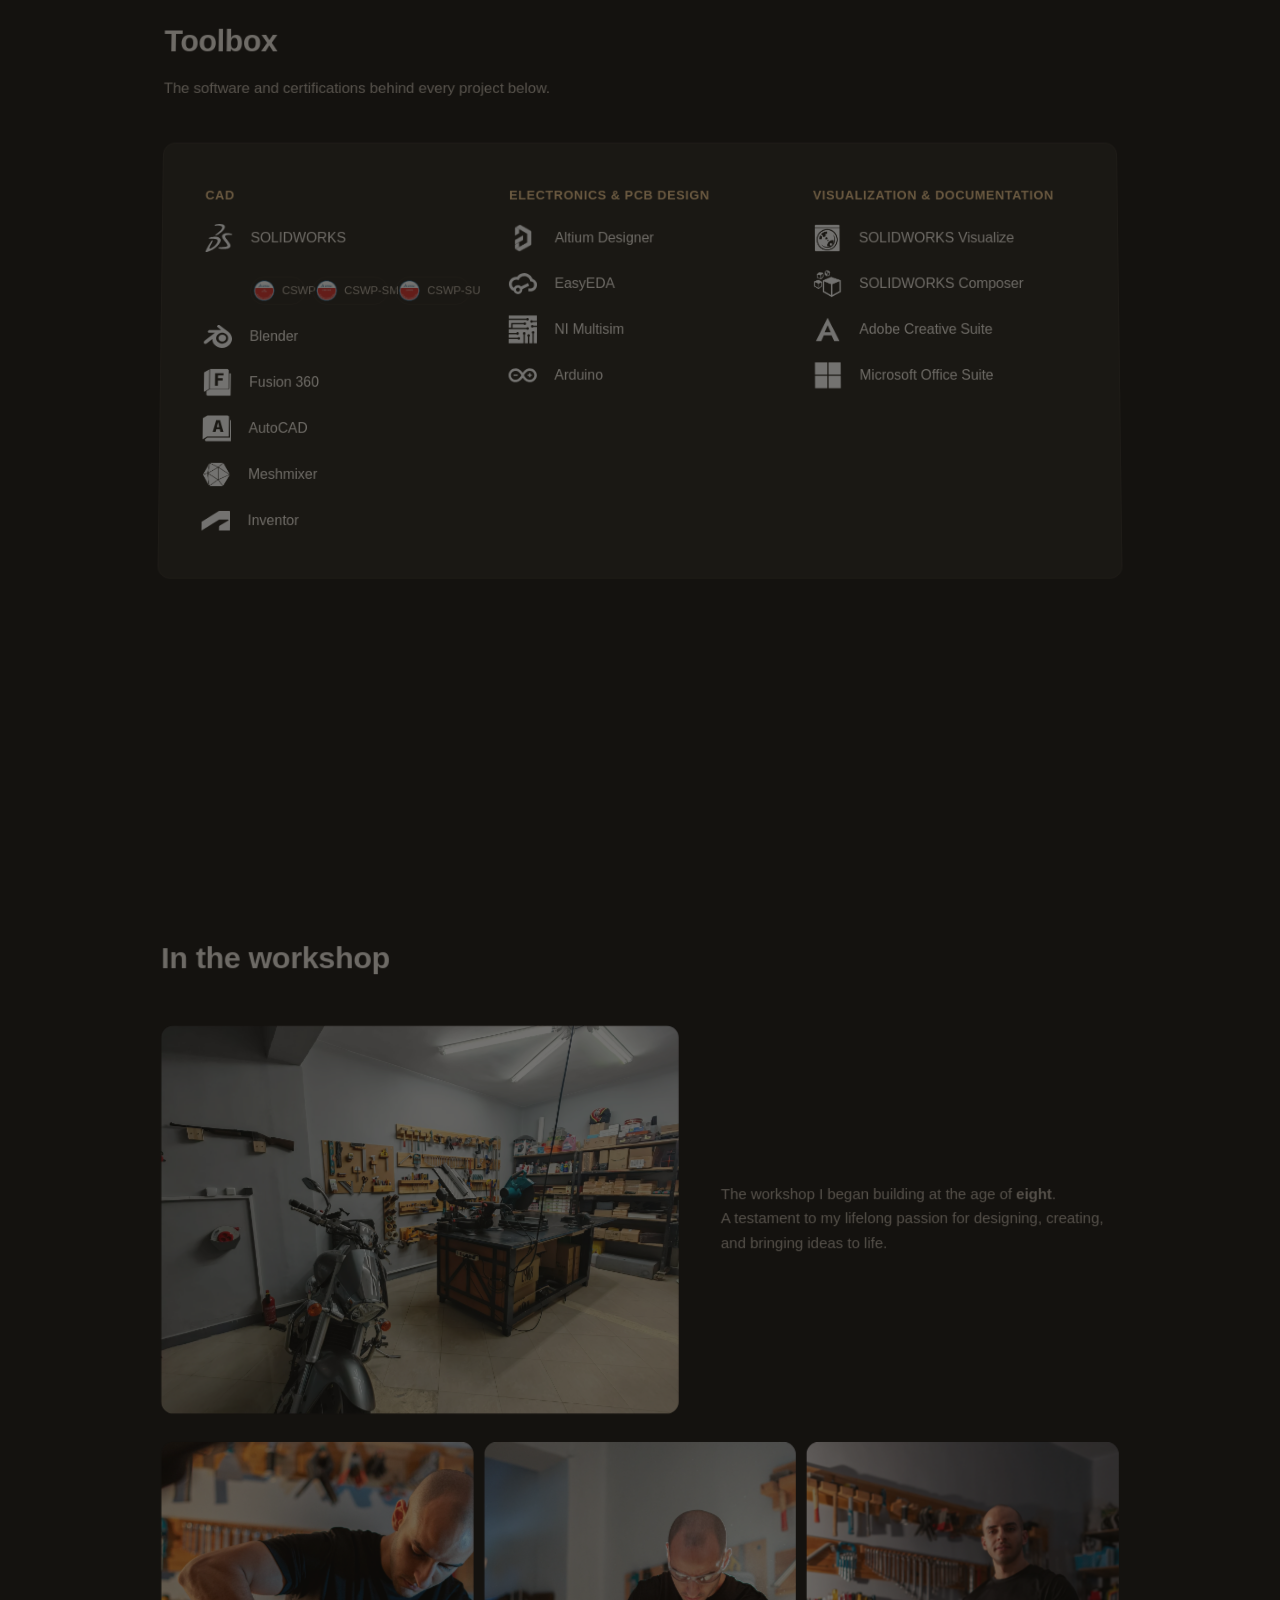
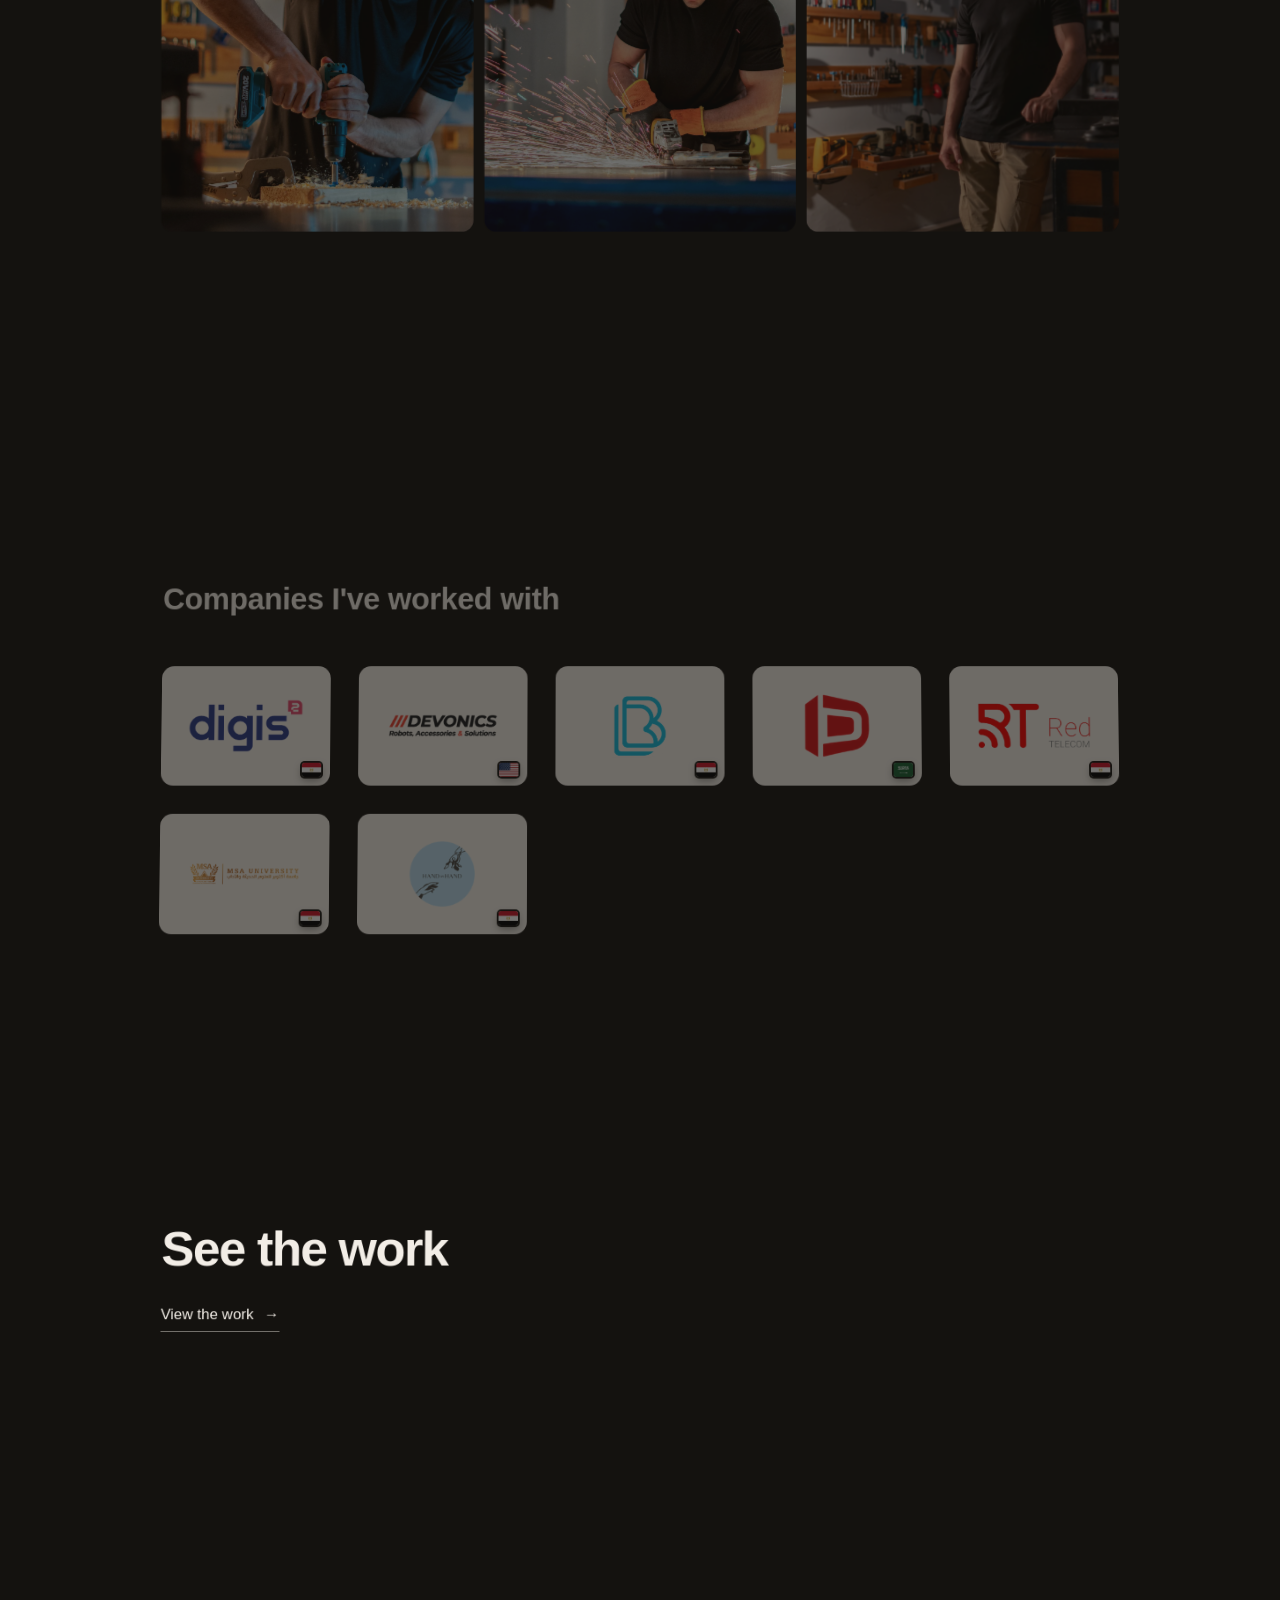
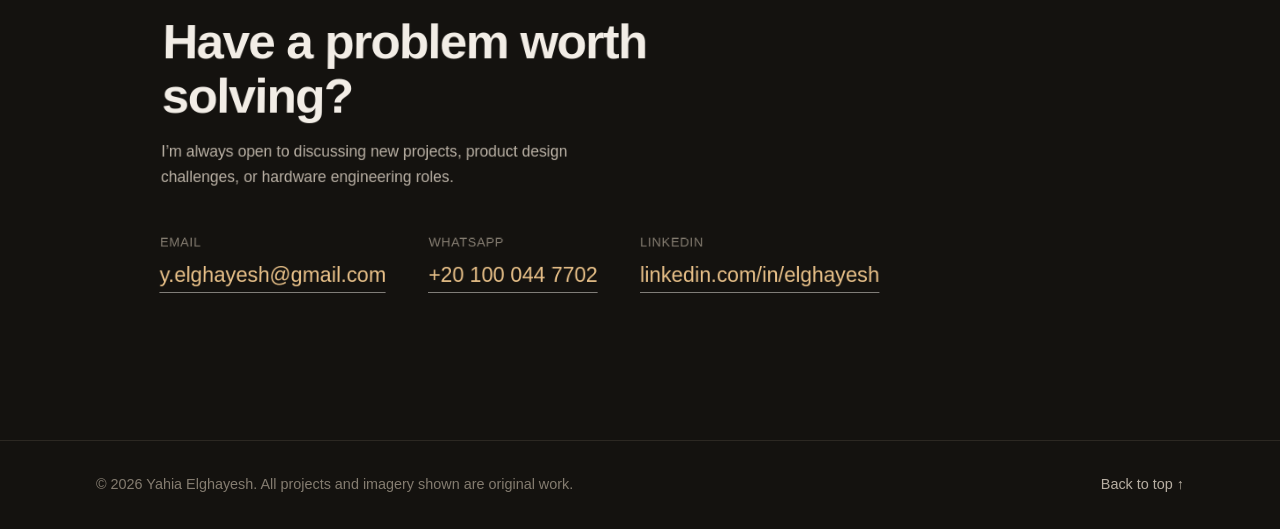
==== commit 598860b3: "Stage the site in 3D: depth parallax and scroll-driven arrival Adds a shallow 3D space rather than 3" ====
--- a/index.html
+++ b/index.html
@@ -10,6 +10,8 @@
 </head>
 <body>
 <a class="skip-link" href="#main">Skip to content</a>
+
+<div class="depth-bg" aria-hidden="true"><span class="d1"></span><span class="d2"></span></div>
 
 <header class="topbar" id="top">
   <div class="topbar-inner">
--- a/styles.css
+++ b/styles.css
@@ -97,6 +97,54 @@
 
 .split { overflow: hidden; padding-bottom: 0.1em; margin-bottom: -0.1em; }
 .split .line { display: inline-block; transform: translateY(110%); }
+
+/* ============================================================
+   Depth / 3D
+
+   The page is staged as a shallow 3D space: content blocks arrive
+   toward the camera on scroll, cards tilt to the pointer, and a fixed
+   pool of warm light sits behind everything so that Z-movement reads
+   as travel through a lit room rather than elements arbitrarily
+   scaling. Motion is GSAP-driven (see motion.js); this file only
+   supplies the stage, the sheen, and the reduced-motion floor.
+   ============================================================ */
+.depth-bg {
+  position: fixed; inset: 0; z-index: 0;
+  pointer-events: none; overflow: hidden;
+}
+.depth-bg span {
+  position: absolute; display: block; border-radius: 50%;
+  will-change: transform;
+}
+.depth-bg .d1 {
+  width: 78vmax; height: 78vmax; top: -22vmax; left: -14vmax;
+  background: radial-gradient(circle, color-mix(in srgb, var(--accent) 10%, transparent), transparent 62%);
+}
+.depth-bg .d2 {
+  width: 62vmax; height: 62vmax; bottom: -20vmax; right: -12vmax;
+  background: radial-gradient(circle, color-mix(in srgb, var(--accent-deep) 7%, transparent), transparent 62%);
+}
+/* Everything real sits in front of the light pools. */
+#main, .site-footer { position: relative; z-index: 1; }
+
+/* A pointer-tracked gloss, so a tilting card reads as a surface
+   catching light rather than a rectangle being rotated. */
+.sheen { position: relative; }
+.sheen::after {
+  content: ""; position: absolute; inset: 0; z-index: 3;
+  pointer-events: none; border-radius: inherit; opacity: 0;
+  background: radial-gradient(
+    18rem circle at var(--mx, 50%) var(--my, 50%),
+    rgba(255, 255, 255, 0.10), transparent 60%
+  );
+  transition: opacity var(--dur) ease;
+}
+.sheen:hover::after, .sheen:focus-visible::after { opacity: 1; }
+
+@media (prefers-reduced-motion: reduce) {
+  .depth-bg { display: none; }
+  .sheen::after { display: none; }
+}
 
 /* ============================================================
    Top bar
@@ -330,13 +378,16 @@
    highlights, gallery, versions — in a modal. */
 .project-grid { display: grid; grid-template-columns: repeat(auto-fill, minmax(16rem, 1fr)); gap: var(--space-5); }
 .project-tile {
-  display: block; text-align: left; width: 100%;
+  position: relative; display: block; text-align: left; width: 100%;
   background: var(--bg-card); border: 1px solid var(--line); border-radius: var(--radius);
   overflow: hidden; cursor: pointer;
-  transition: transform var(--dur) ease, border-color var(--dur) ease, box-shadow var(--dur) ease;
+  /* No transform here: the pointer tilt writes an inline transform from
+     GSAP, and a CSS hover transform on the same element would be
+     silently overridden by it. The lift lives in the tilt's Z instead. */
+  transition: border-color var(--dur) ease, box-shadow var(--dur) ease;
 }
 .project-tile:hover, .project-tile:focus-visible {
-  transform: translateY(-4px); border-color: var(--line-strong);
+  border-color: var(--line-strong);
   box-shadow: 0 24px 44px -22px rgba(0,0,0,0.55);
 }
 .tile-visual { position: relative; aspect-ratio: 4/3; display: flex; align-items: center; justify-content: center; overflow: hidden; }
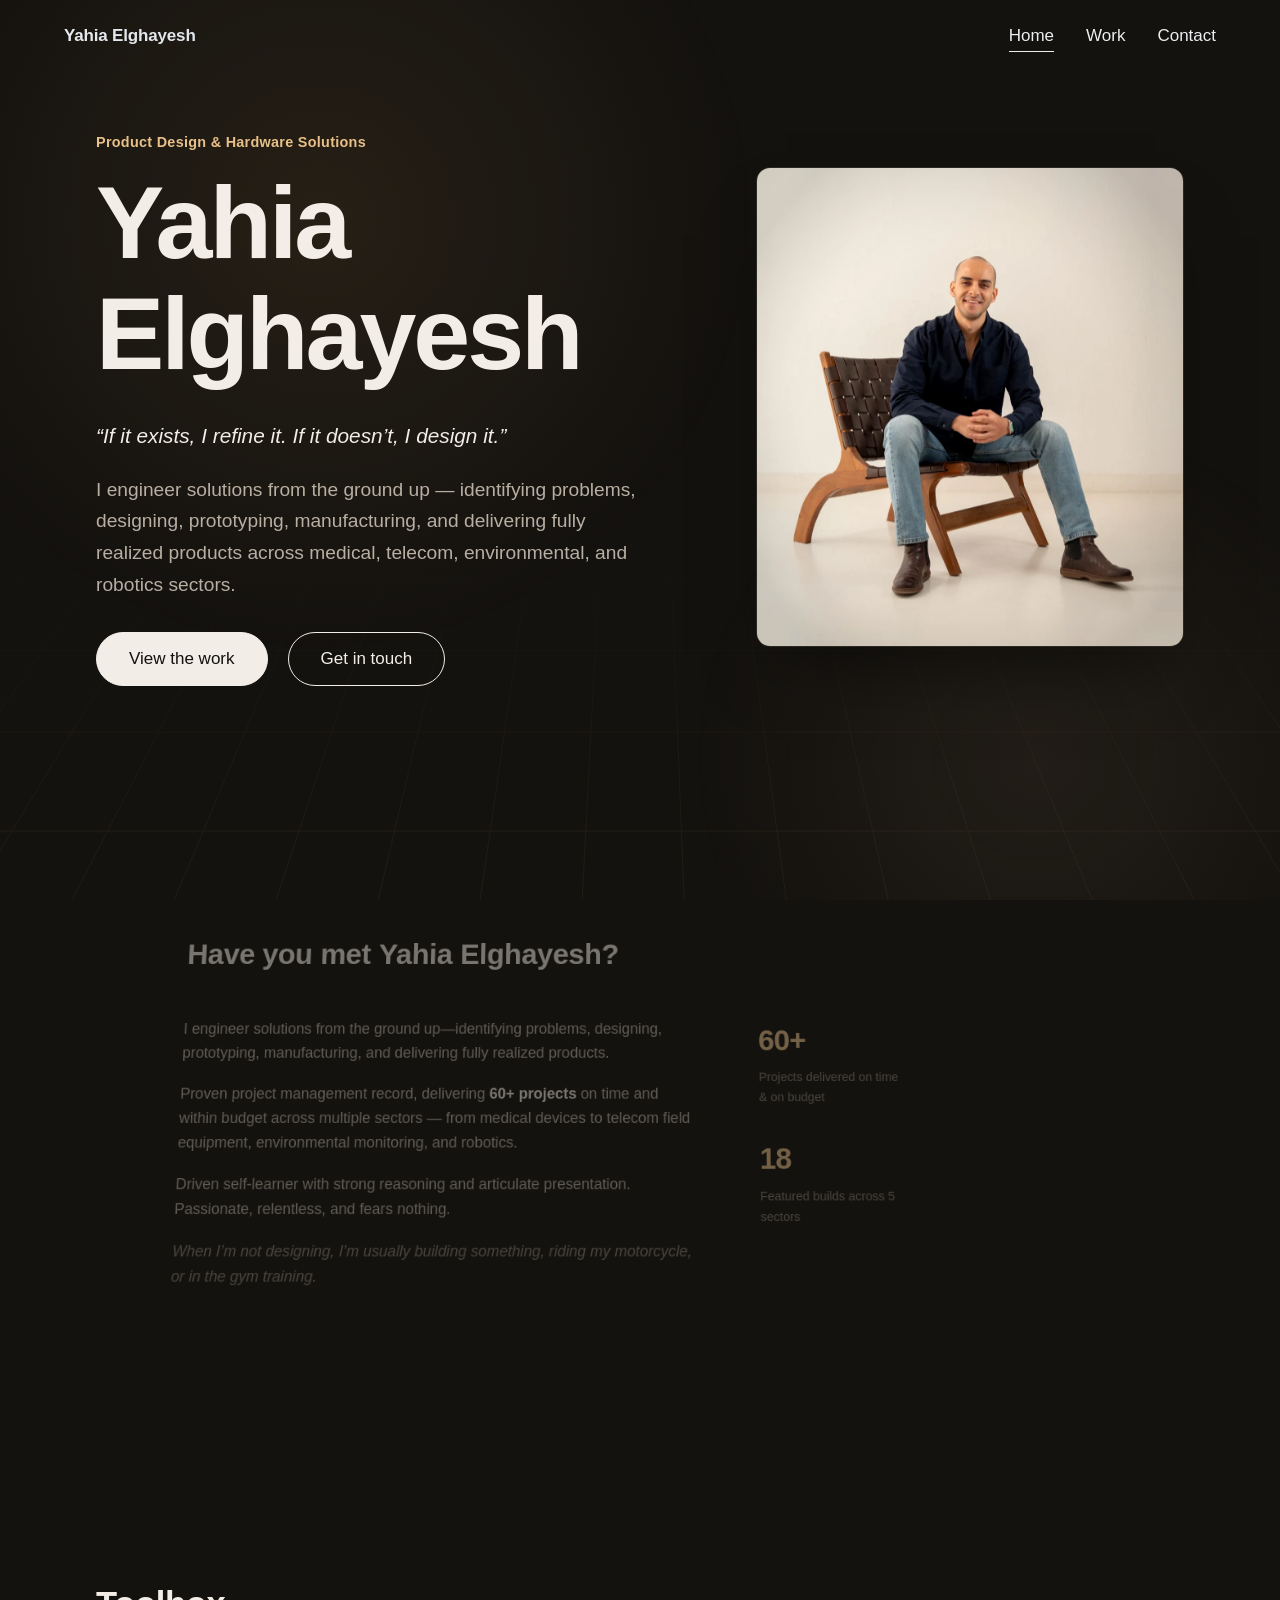
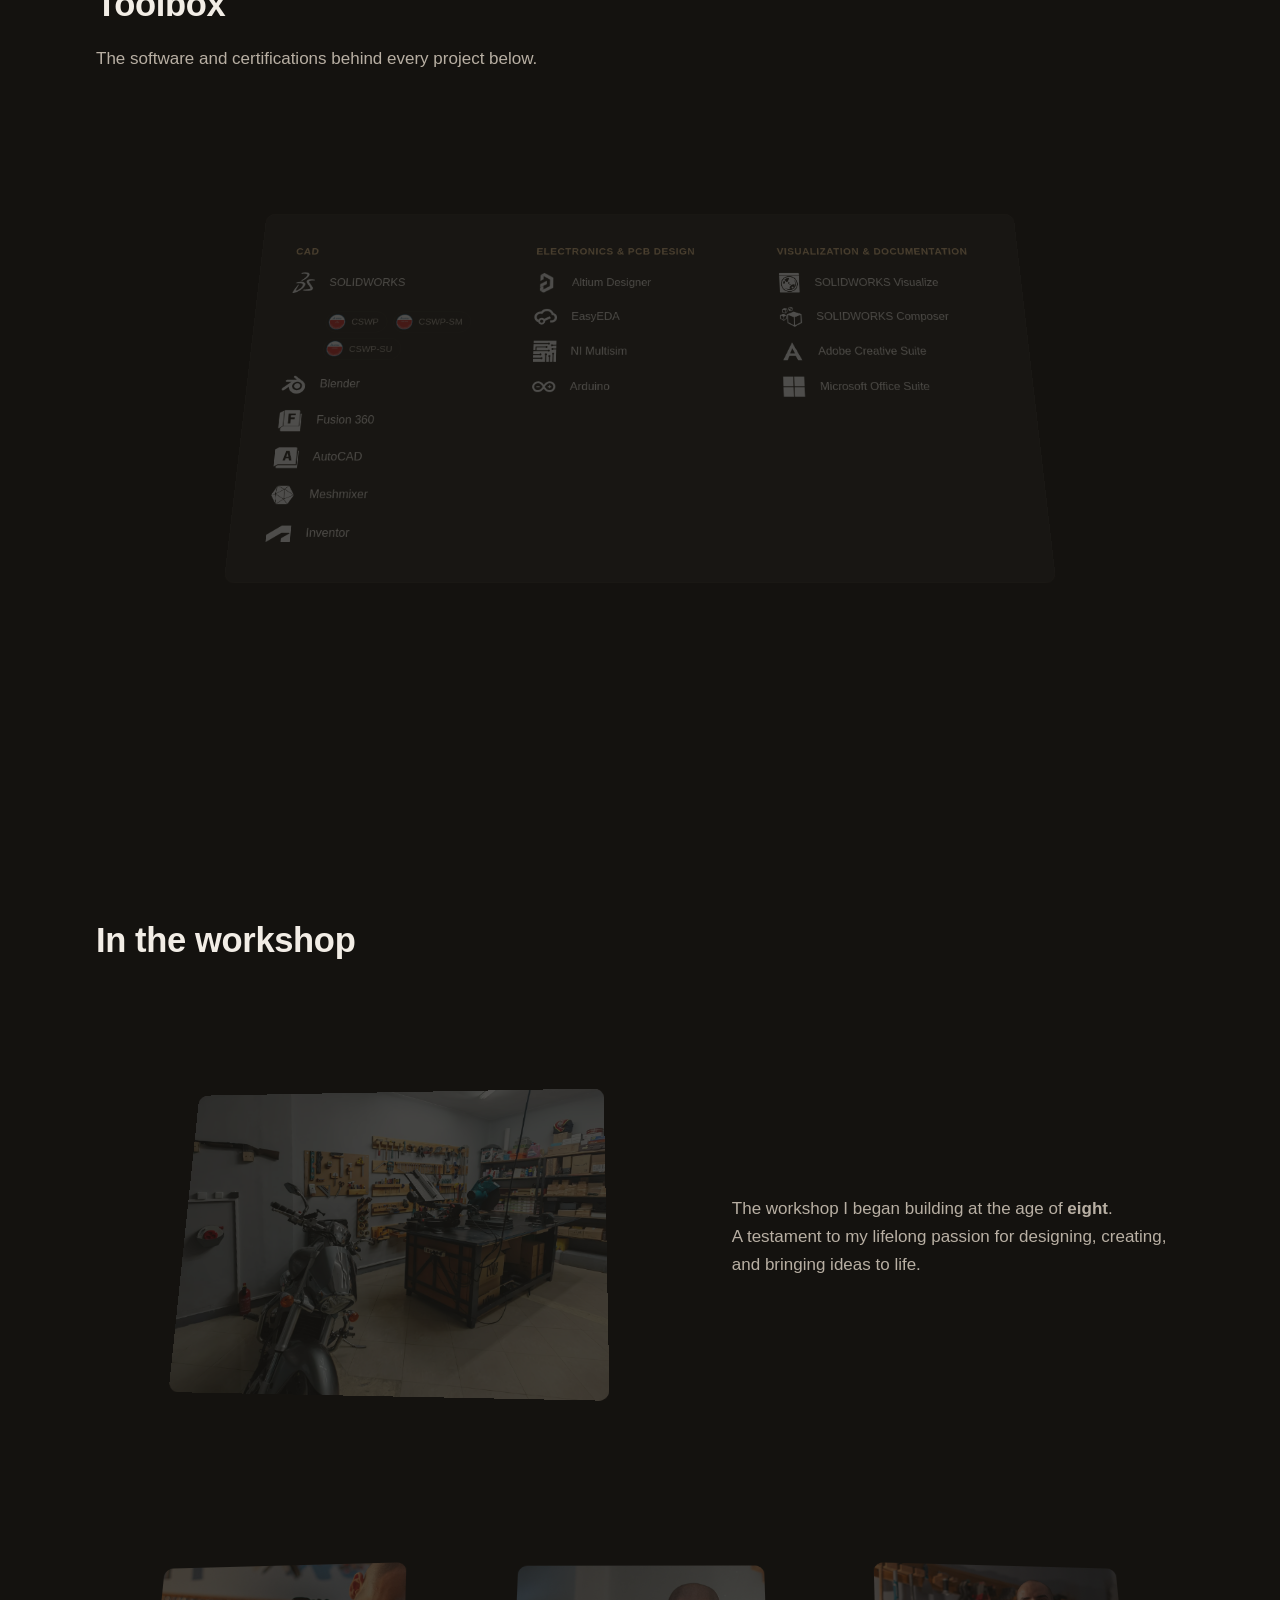
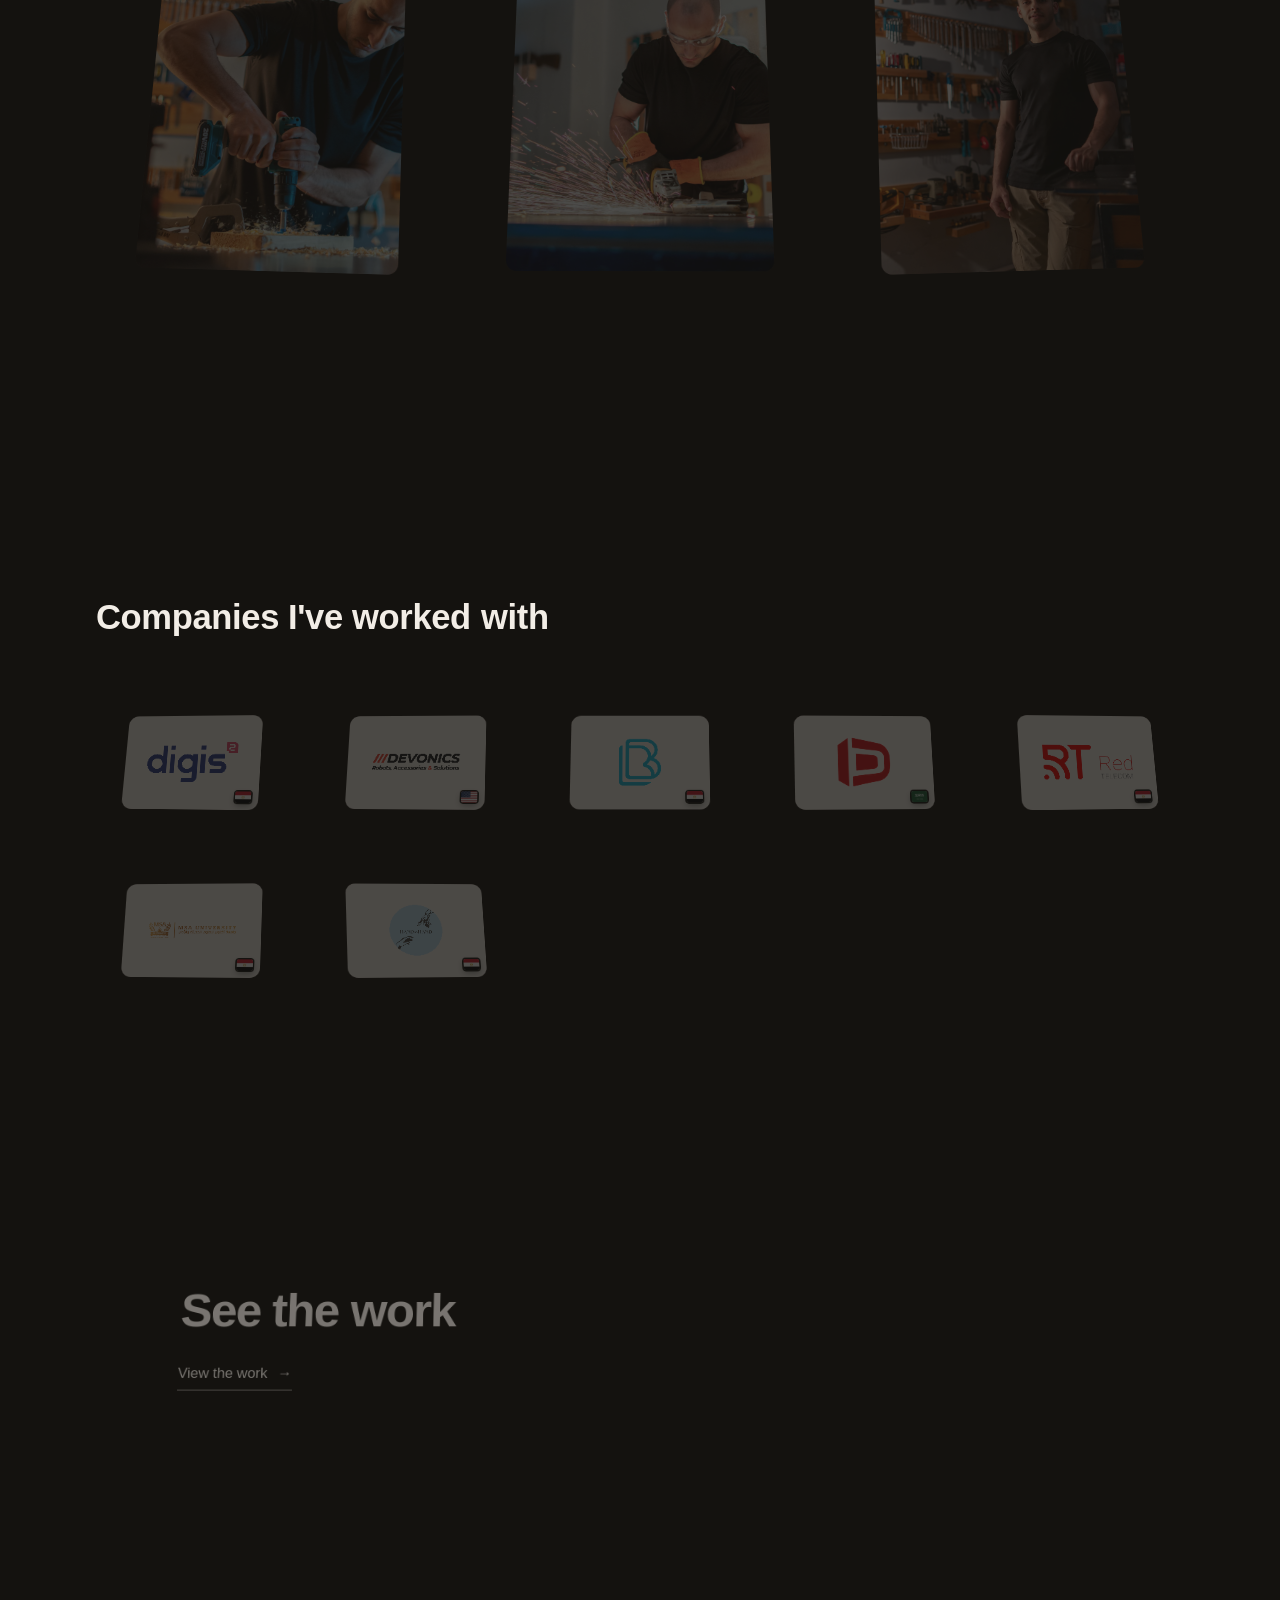
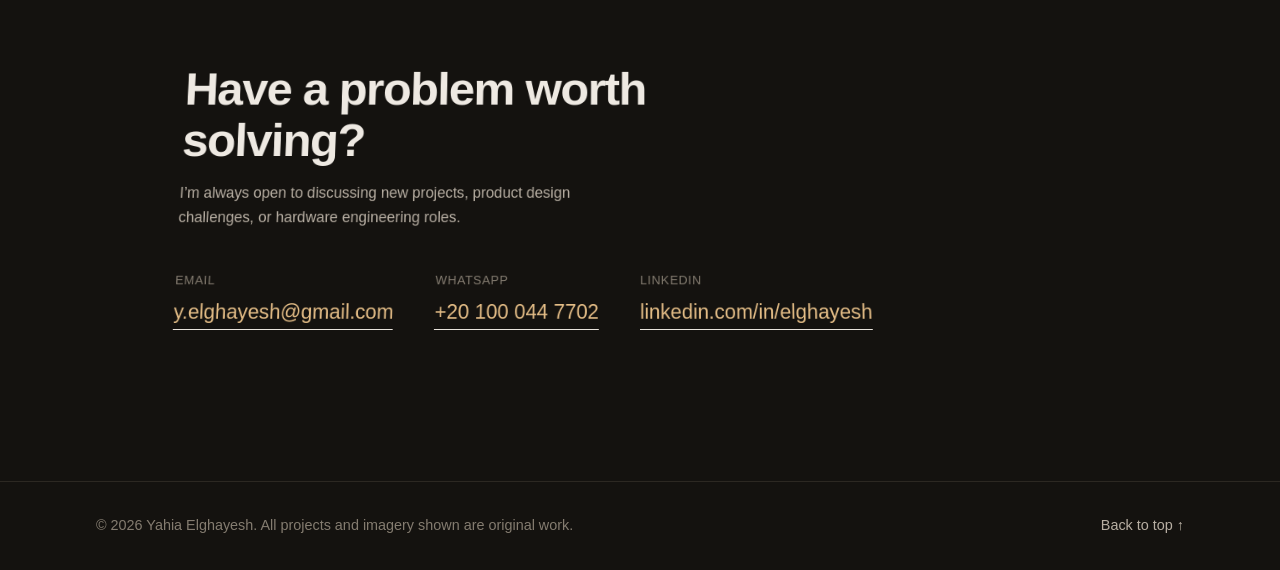
==== commit 45c2cabd: "Add the depth cues the site was missing: floor, hinged text, photo parallax, card fan Five layers, e" ====
--- a/index.html
+++ b/index.html
@@ -11,7 +11,7 @@
 <body>
 <a class="skip-link" href="#main">Skip to content</a>
 
-<div class="depth-bg" aria-hidden="true"><span class="d1"></span><span class="d2"></span></div>
+<div class="depth-bg" aria-hidden="true"><span class="d1"></span><span class="d2"></span><span class="floor"></span></div>
 
 <header class="topbar" id="top">
   <div class="topbar-inner">
--- a/styles.css
+++ b/styles.css
@@ -96,7 +96,12 @@
 .section-head p { margin-top: var(--space-3); color: var(--ink-2); }
 
 .split { overflow: hidden; padding-bottom: 0.1em; margin-bottom: -0.1em; }
-.split .line { display: inline-block; transform: translateY(110%); }
+/* Each word is its own hinge: it swings up out of the slot from its bottom
+   edge, so a heading builds itself out of depth instead of sliding in flat.
+   The hidden start state stays a plain translate so that a browser with no
+   JS (or a reader with reduced motion, where motion.js never adds .split)
+   is never left with an invisible heading. */
+.split .line { display: inline-block; transform: translateY(110%); will-change: transform; }
 
 /* ============================================================
    Depth / 3D
@@ -111,6 +116,8 @@
 .depth-bg {
   position: fixed; inset: 0; z-index: 0;
   pointer-events: none; overflow: hidden;
+  /* The floor below is the only child that needs a camera. */
+  perspective: 55rem; perspective-origin: 50% 0%;
 }
 .depth-bg span {
   position: absolute; display: block; border-radius: 50%;
@@ -124,6 +131,29 @@
   width: 62vmax; height: 62vmax; bottom: -20vmax; right: -12vmax;
   background: radial-gradient(circle, color-mix(in srgb, var(--accent-deep) 7%, transparent), transparent 62%);
 }
+/* A receding floor. Without a ground plane, moving something along Z only
+   reads as scaling; with one, the same move reads as travel. Held at
+   engineering-drawing strength — a faint CAD grid, not a neon highway —
+   and masked away well before the horizon so it never becomes scenery.
+   --gy is scrolled by motion.js so the floor travels under the page;
+   --vel is scroll speed, which brightens the lines when you move fast. */
+.depth-bg .floor {
+  border-radius: 0;
+  left: -60%; right: -60%; width: auto;
+  bottom: -12vh; height: 80vh;
+  transform: rotateX(77deg);
+  transform-origin: 50% 100%;
+  background-image:
+    linear-gradient(to right, color-mix(in srgb, var(--accent) 34%, transparent) 0 1px, transparent 1px),
+    linear-gradient(to bottom, color-mix(in srgb, var(--accent) 34%, transparent) 0 1px, transparent 1px);
+  background-size: 7rem 7rem, 7rem 7rem;
+  background-position: 0 var(--gy, 0px), 0 var(--gy, 0px);
+  opacity: calc(0.13 + var(--vel, 0) * 0.17);
+  -webkit-mask-image: linear-gradient(to top, #000, transparent 70%);
+  mask-image: linear-gradient(to top, #000, transparent 70%);
+  will-change: background-position, opacity;
+}
+
 /* Everything real sits in front of the light pools. */
 #main, .site-footer { position: relative; z-index: 1; }
 
@@ -229,7 +259,7 @@
   overflow: hidden; border: 1px solid var(--line);
   box-shadow: 0 40px 70px -30px rgba(0,0,0,0.55);
 }
-.hero-portrait img { display: block; width: 100%; height: 100%; object-fit: cover; transform: scale(1.05); transition: transform 0.4s ease-out; will-change: transform; }
+.hero-portrait img { display: block; width: 100%; height: 100%; object-fit: cover; transform: scale(1.05); will-change: transform; }
 @media (max-width: 780px) {
   .hero { padding-top: 5.5rem; padding-bottom: var(--space-6); }
   .hero-grid { grid-template-columns: 1fr; gap: var(--space-6); }
@@ -271,7 +301,7 @@
 }
 .tool-item .t-logo.is-empty { width: 32px; height: 32px; border-radius: 50%; background: var(--bg-deep); flex: none; }
 .tool-item.has-certs { flex-wrap: wrap; }
-.cert-badges { display: flex; gap: var(--space-2); margin-left: calc(32px + var(--space-4)); margin-top: var(--space-2); flex-basis: 100%; }
+.cert-badges { display: flex; flex-wrap: wrap; gap: var(--space-2); margin-left: calc(32px + var(--space-4)); margin-top: var(--space-2); flex-basis: 100%; }
 .cert-badge {
   display: inline-flex; align-items: center; gap: var(--space-2);
   border: 1px solid var(--line); border-radius: 999px; padding: 0.2em 0.7em 0.2em 0.2em;
@@ -280,6 +310,13 @@
 .cert-badge:hover { border-color: var(--accent); }
 .cert-badge img { width: 24px; height: 24px; border-radius: 50%; object-fit: contain; }
 .cert-badge span { font-size: 0.8rem; color: var(--ink-2); white-space: nowrap; }
+/* On a phone the panel padding plus the indent under the SOLIDWORKS row
+   left the three credential pills about 100px short of the space they
+   need, so they ran off the card. Drop the indent, tighten the panel. */
+@media (max-width: 780px) {
+  .toolbox-panel { padding: var(--space-5); }
+  .cert-badges { margin-left: 0; }
+}
 
 /* ============================================================
    Workshop
@@ -341,7 +378,9 @@
   background: var(--ink); border-radius: var(--radius); padding: var(--space-4);
   transition: transform var(--dur) ease, box-shadow var(--dur) ease;
 }
-.partner-card:hover .partner-logo { transform: translateY(-4px); box-shadow: 0 20px 36px -18px rgba(0,0,0,0.5); }
+/* No transform on hover: the pointer tilt owns this element's transform,
+   and a CSS one here would be silently overridden by the inline value. */
+.partner-card:hover .partner-logo { box-shadow: 0 20px 36px -18px rgba(0,0,0,0.5); }
 .partner-logo img { max-width: 85%; max-height: 78%; width: auto; height: auto; object-fit: contain; }
 /* Nested inside .partner-logo (not a sibling) so it rides along with the
    same hover lift instead of staying pinned in place. */
@@ -377,23 +416,32 @@
    grid of tiles (photo + title). Clicking one opens the full detail — desc,
    highlights, gallery, versions — in a modal. */
 .project-grid { display: grid; grid-template-columns: repeat(auto-fill, minmax(16rem, 1fr)); gap: var(--space-5); }
-.project-tile {
-  position: relative; display: block; text-align: left; width: 100%;
+/* The button is only a transform carrier for the scroll depth; all the
+   surface (fill, border, clipping) lives on .tile-inner, which is what the
+   pointer tilts. Keeping them separate lets both run at once. */
+.project-tile { display: block; text-align: left; width: 100%; cursor: pointer; }
+.tile-inner {
+  position: relative; display: block;
   background: var(--bg-card); border: 1px solid var(--line); border-radius: var(--radius);
-  overflow: hidden; cursor: pointer;
-  /* No transform here: the pointer tilt writes an inline transform from
-     GSAP, and a CSS hover transform on the same element would be
-     silently overridden by it. The lift lives in the tilt's Z instead. */
+  overflow: hidden;
   transition: border-color var(--dur) ease, box-shadow var(--dur) ease;
 }
-.project-tile:hover, .project-tile:focus-visible {
+.project-tile:hover .tile-inner, .project-tile:focus-visible .tile-inner {
   border-color: var(--line-strong);
   box-shadow: 0 24px 44px -22px rgba(0,0,0,0.55);
 }
 .tile-visual { position: relative; aspect-ratio: 4/3; display: flex; align-items: center; justify-content: center; overflow: hidden; }
-.tile-visual img { transition: transform var(--dur) ease; }
-.project-tile:hover .tile-visual img { transform: scale(1.05); }
+.tile-visual.is-context img { transition: filter var(--dur) ease; }
+.tile-visual.is-cutout img { transition: transform var(--dur) ease; }
+/* Context photos are overscaled BY motion.js (not here — see
+   initPhotoParallax) so it can slide them vertically
+   inside the frame as the tile crosses the viewport — the photo and its
+   frame move at different rates, which is what gives a flat image depth.
+   Their hover affordance is brightness rather than a transform, because
+   the transform on that img now belongs to the parallax. */
 .tile-visual.is-context img { position: absolute; inset: 0; width: 100%; height: 100%; object-fit: cover; }
+.project-tile:hover .tile-visual.is-context img { filter: brightness(1.08); }
+.project-tile:hover .tile-visual.is-cutout img { transform: scale(1.05); }
 .tile-visual.is-cutout img { max-width: 78%; max-height: 78%; width: auto; height: auto; object-fit: contain; filter: drop-shadow(0 14px 20px rgba(0,0,0,0.45)); }
 .tile-title { display: block; padding: var(--space-4) var(--space-5); font-weight: 600; }
 .tile-title .subtitle { display: block; margin-top: 2px; font-size: var(--fs-small); font-weight: 400; color: var(--ink-3); }
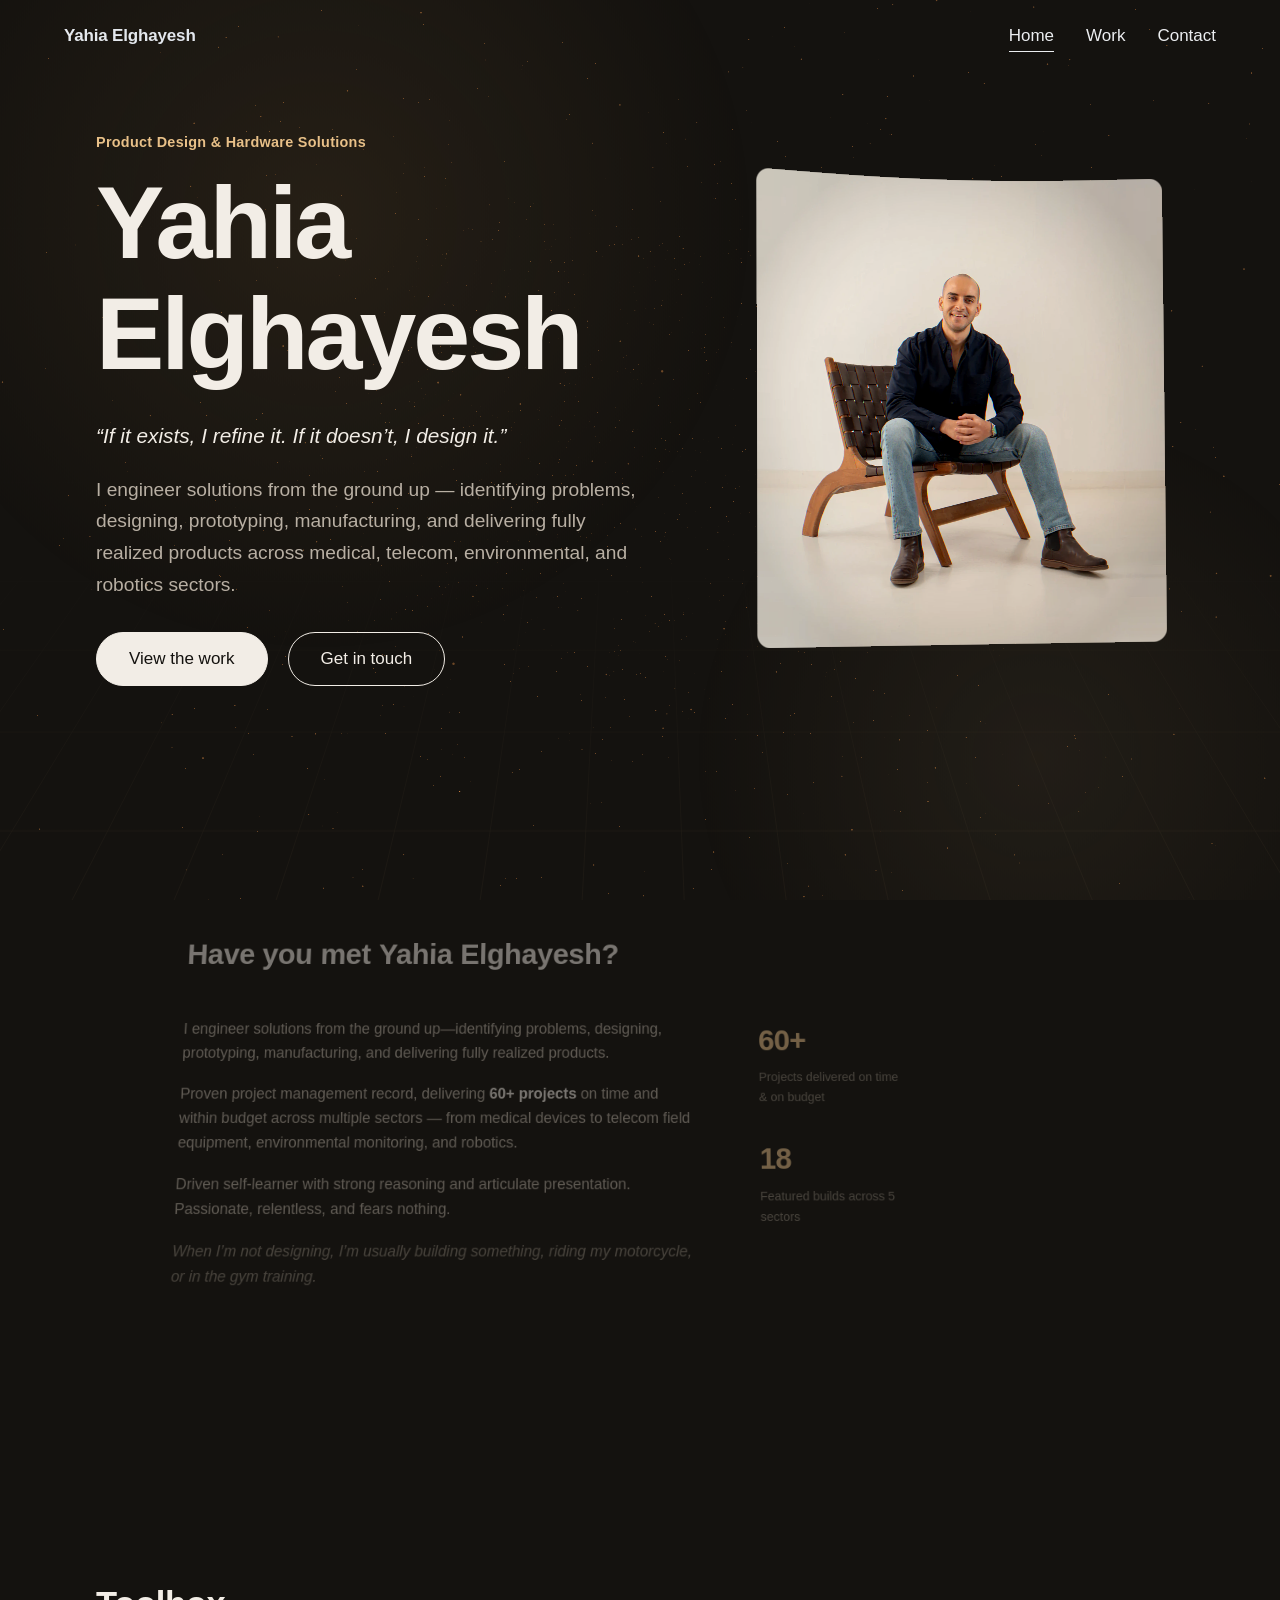
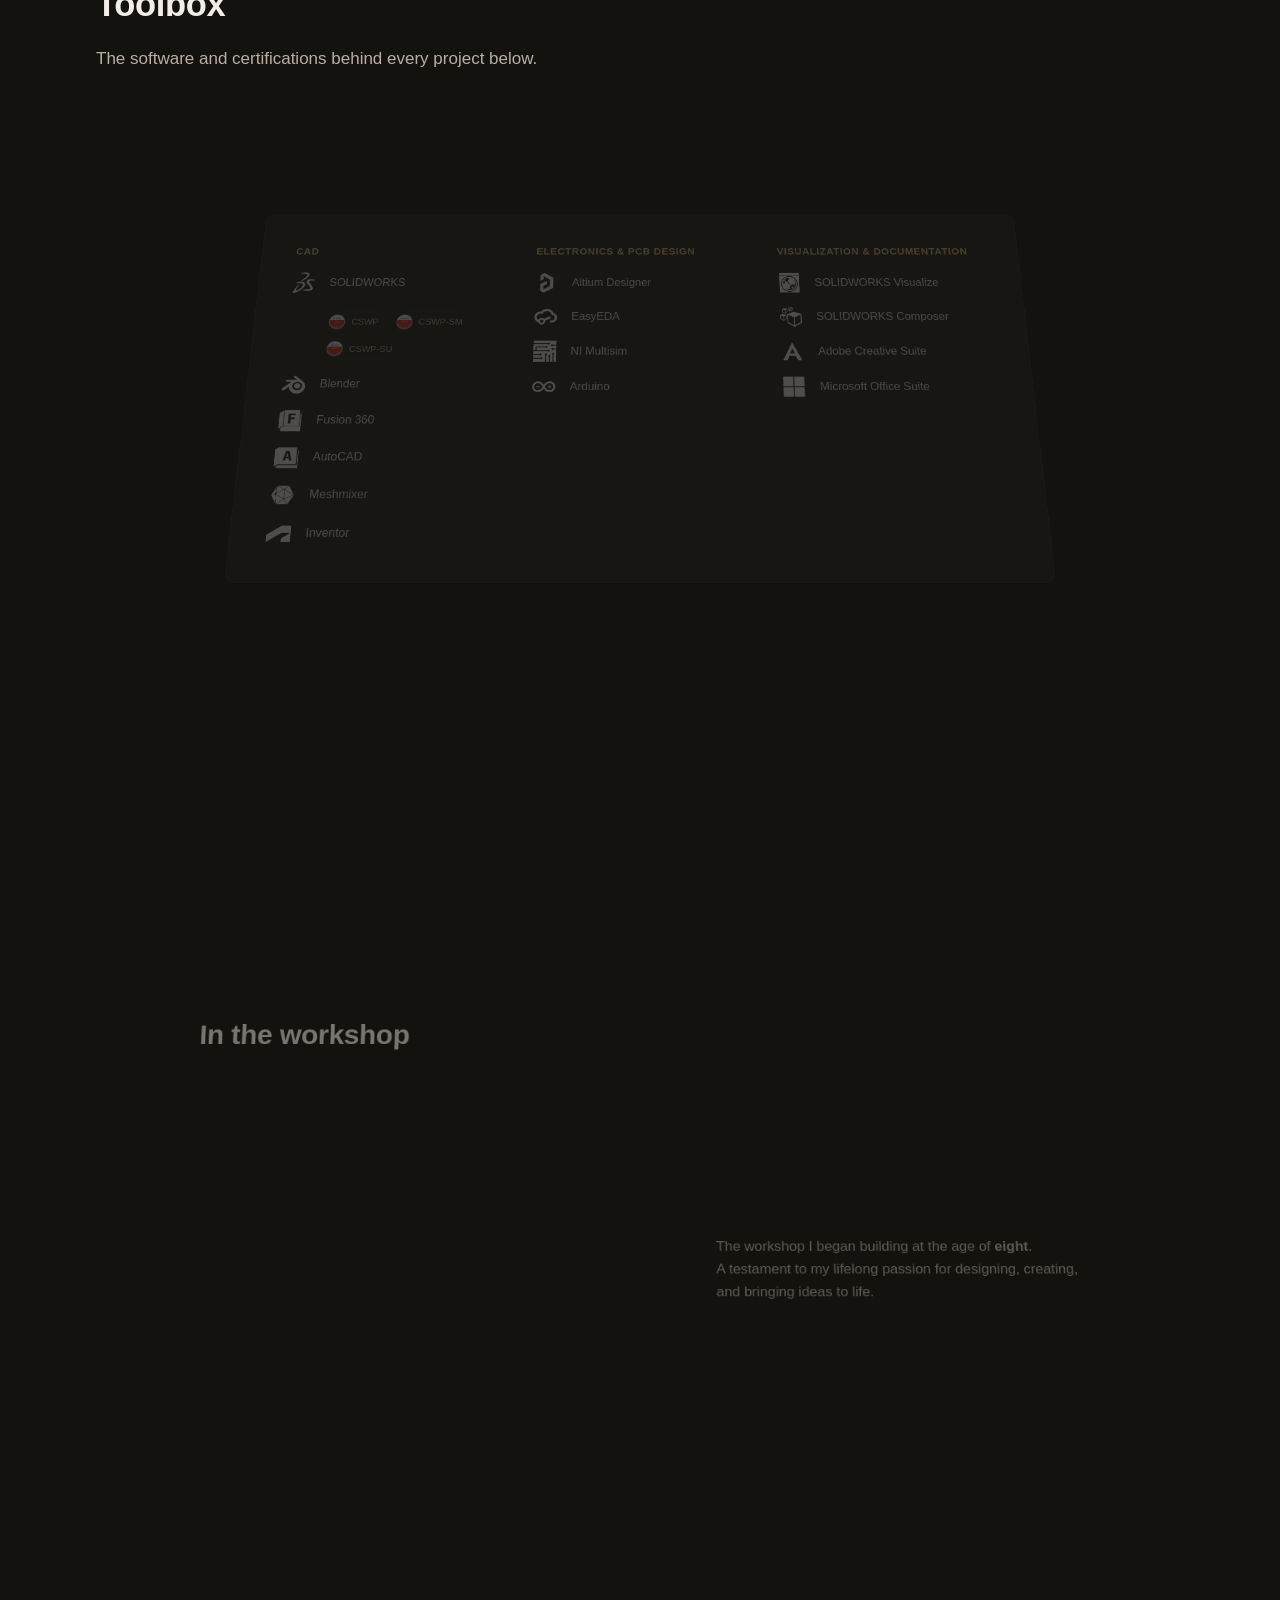
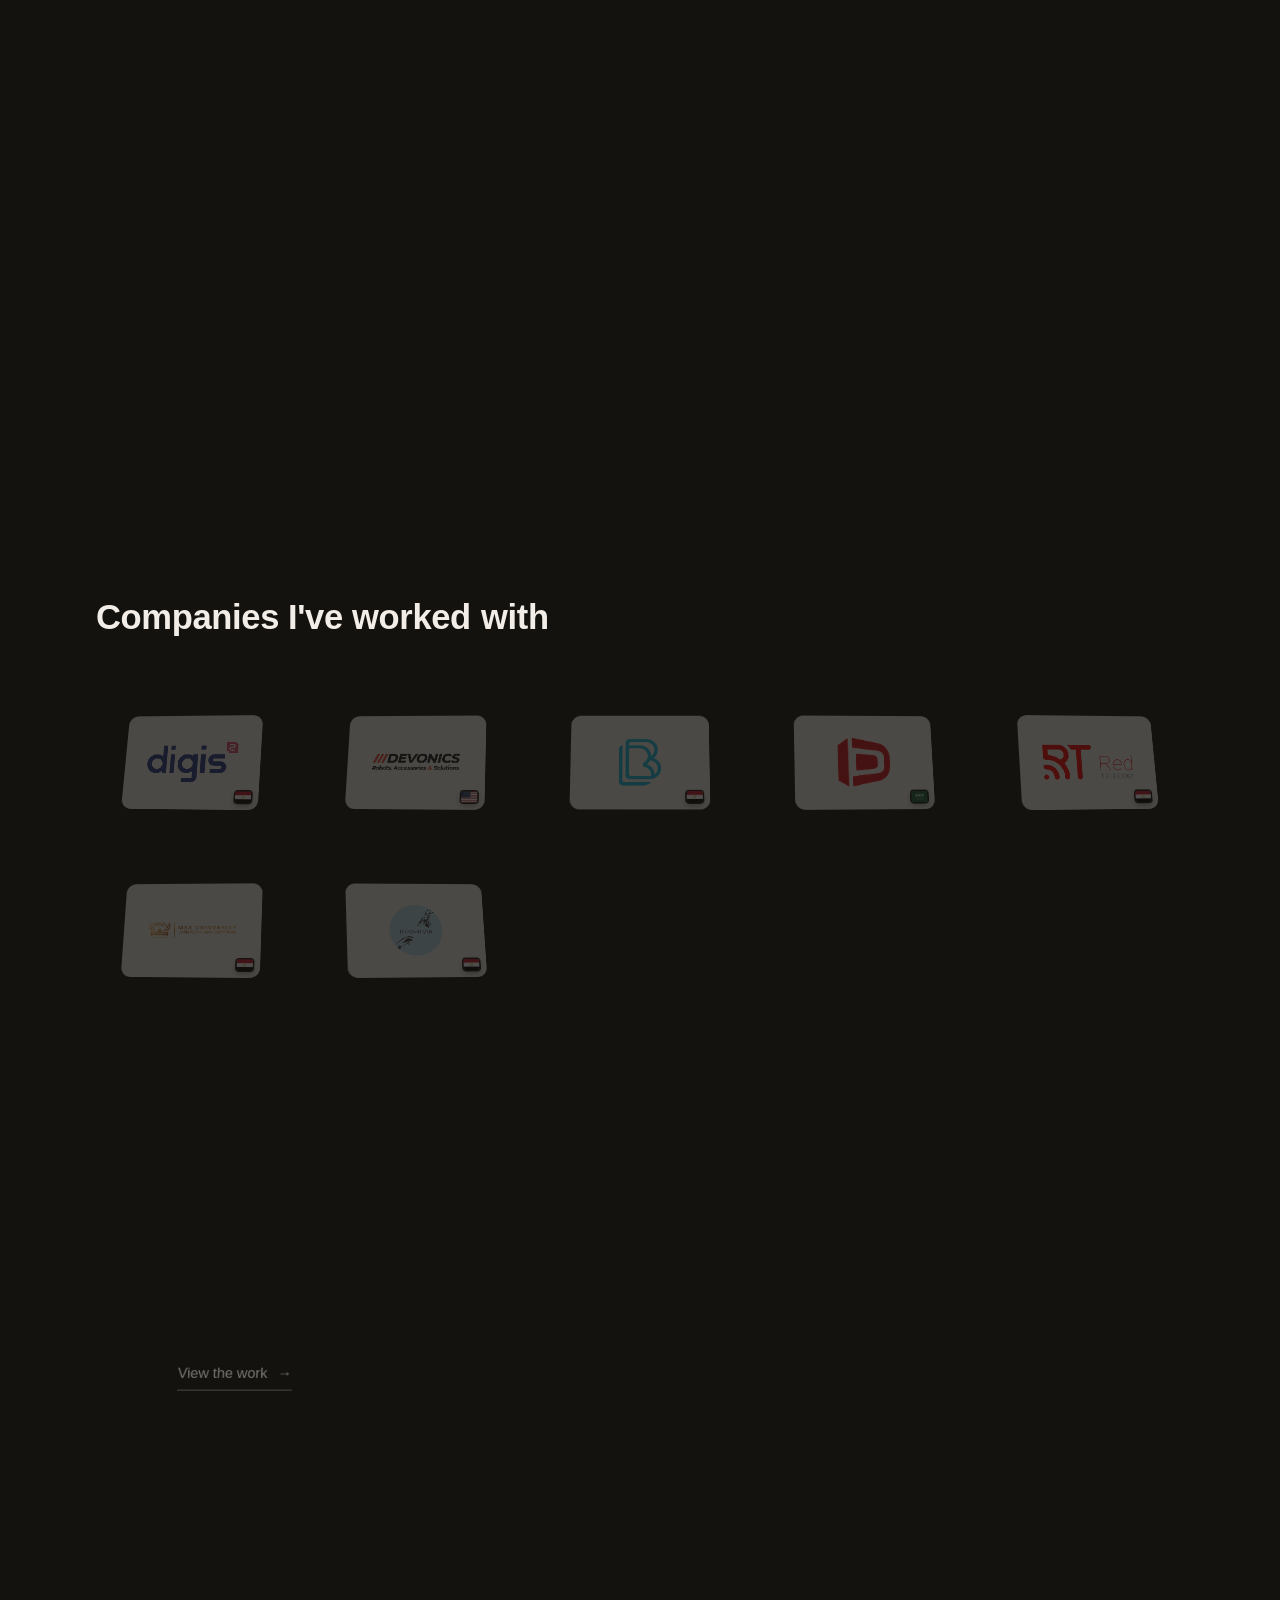
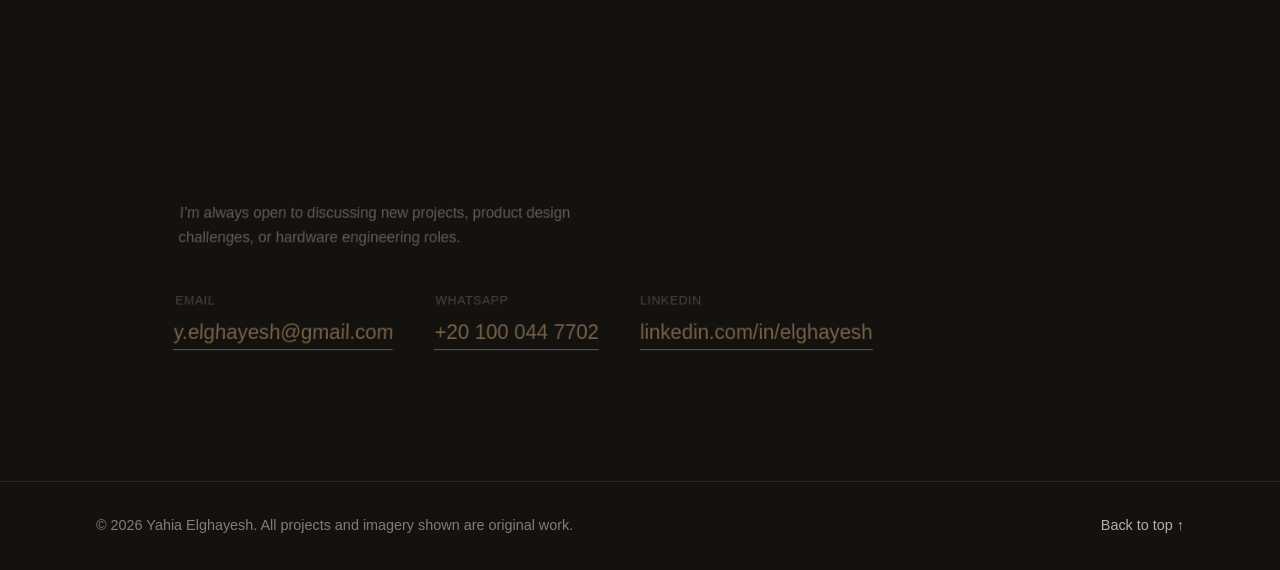
==== commit 6a18d170: "Go to WebGL: shader-displaced photographs and a real dust volume CSS 3D has a ceiling, and the last " ====
--- a/index.html
+++ b/index.html
@@ -32,8 +32,8 @@
   <section class="hero">
     <div class="container hero-grid">
       <div id="hero-content" class="hero-content"></div>
-      <figure class="hero-portrait">
-        <img src="assets/img/hero-portrait.webp" alt="Yahia Elghayesh seated in his studio">
+      <figure class="hero-portrait" data-gl-frame>
+        <img src="assets/img/hero-portrait.webp" alt="Yahia Elghayesh seated in his studio" data-gl>
       </figure>
     </div>
   </section>
@@ -53,6 +53,7 @@
 <script src="assets/vendor/ScrollTrigger.min.js"></script>
 <script src="assets/vendor/lenis.min.js"></script>
 <script src="motion.js"></script>
+<script src="webgl.js"></script>
 <script src="common.js"></script>
 <script src="home.js"></script>
 </body>
--- a/styles.css
+++ b/styles.css
@@ -152,6 +152,17 @@
   -webkit-mask-image: linear-gradient(to top, #000, transparent 70%);
   mask-image: linear-gradient(to top, #000, transparent 70%);
   will-change: background-position, opacity;
+}
+
+/* The WebGL canvas sits in the same fixed layer as the light pools, behind
+   the page. #main is transparent, so the shaders draw *through* it: an
+   element that hands its photograph to the GPU keeps its real border,
+   radius and shadow here in the DOM and simply stops painting its own
+   pixels. See webgl.js. */
+.gl-canvas {
+  position: absolute; inset: 0;
+  width: 100%; height: 100%;
+  display: block; pointer-events: none;
 }
 
 /* Everything real sits in front of the light pools. */
@@ -260,6 +271,12 @@
   box-shadow: 0 40px 70px -30px rgba(0,0,0,0.55);
 }
 .hero-portrait img { display: block; width: 100%; height: 100%; object-fit: cover; transform: scale(1.05); will-change: transform; }
+/* Frames whose photograph WebGL has taken over. The <img> is only faded out
+   by webgl.js once its texture is actually on the GPU, so if anything in
+   that chain fails the photograph is still here. */
+[data-gl-frame] { background: transparent; }
+[data-gl-frame] img[data-gl] { transition: opacity 0.35s ease; }
+[data-gl-frame].gl-active { border-color: transparent; box-shadow: none; }
 @media (max-width: 780px) {
   .hero { padding-top: 5.5rem; padding-bottom: var(--space-6); }
   .hero-grid { grid-template-columns: 1fr; gap: var(--space-6); }
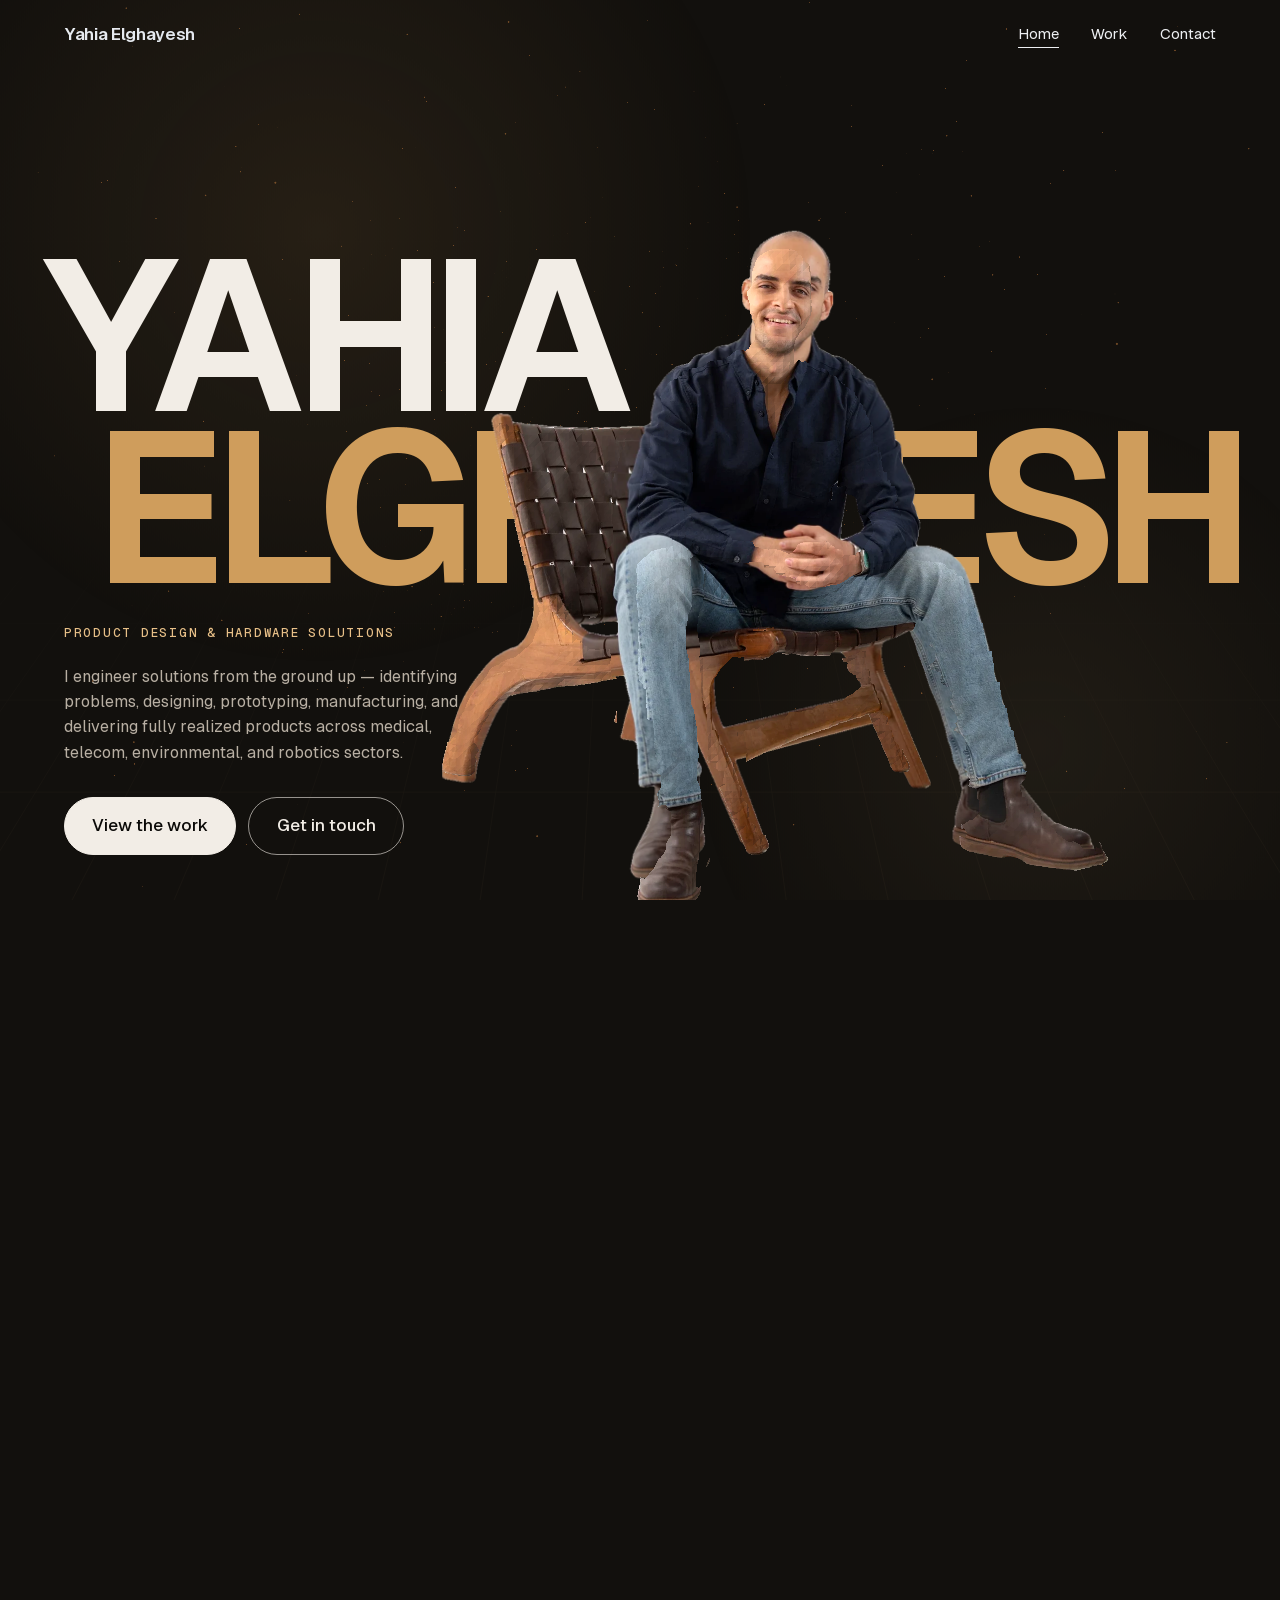
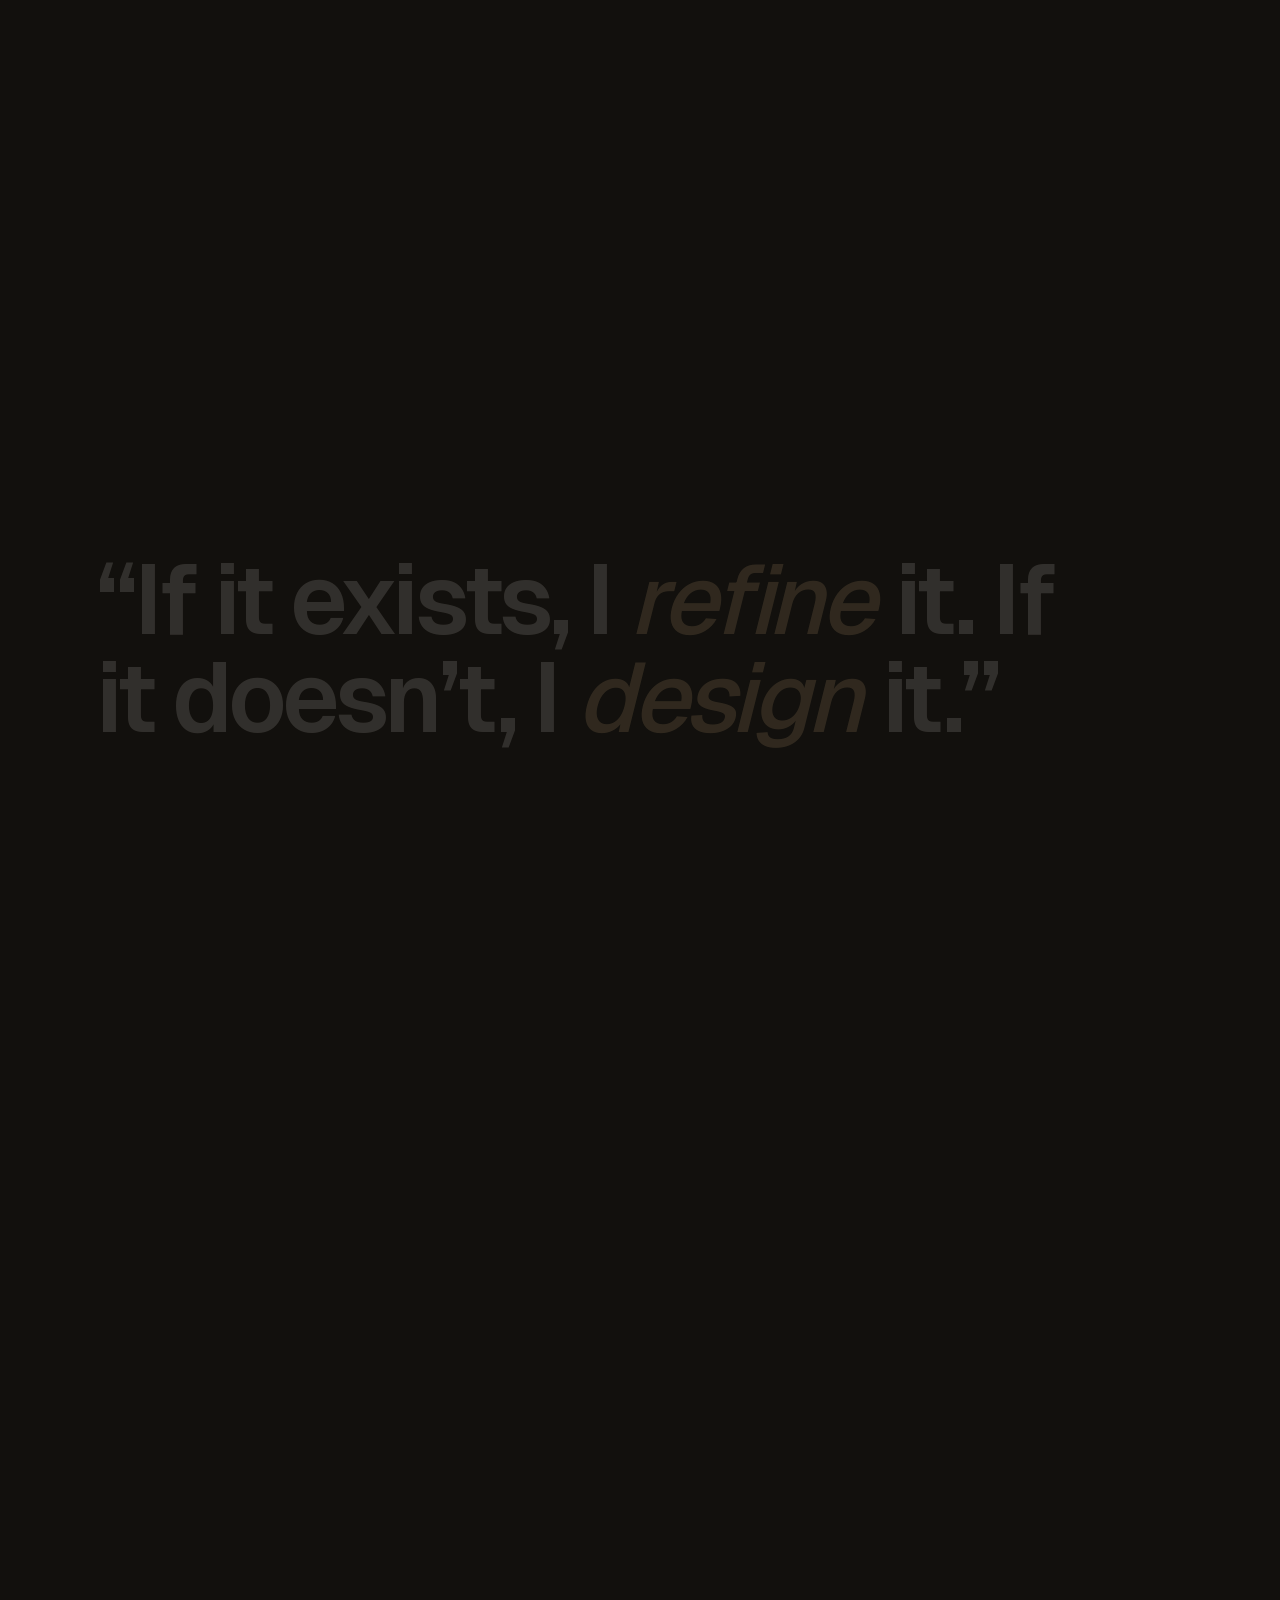
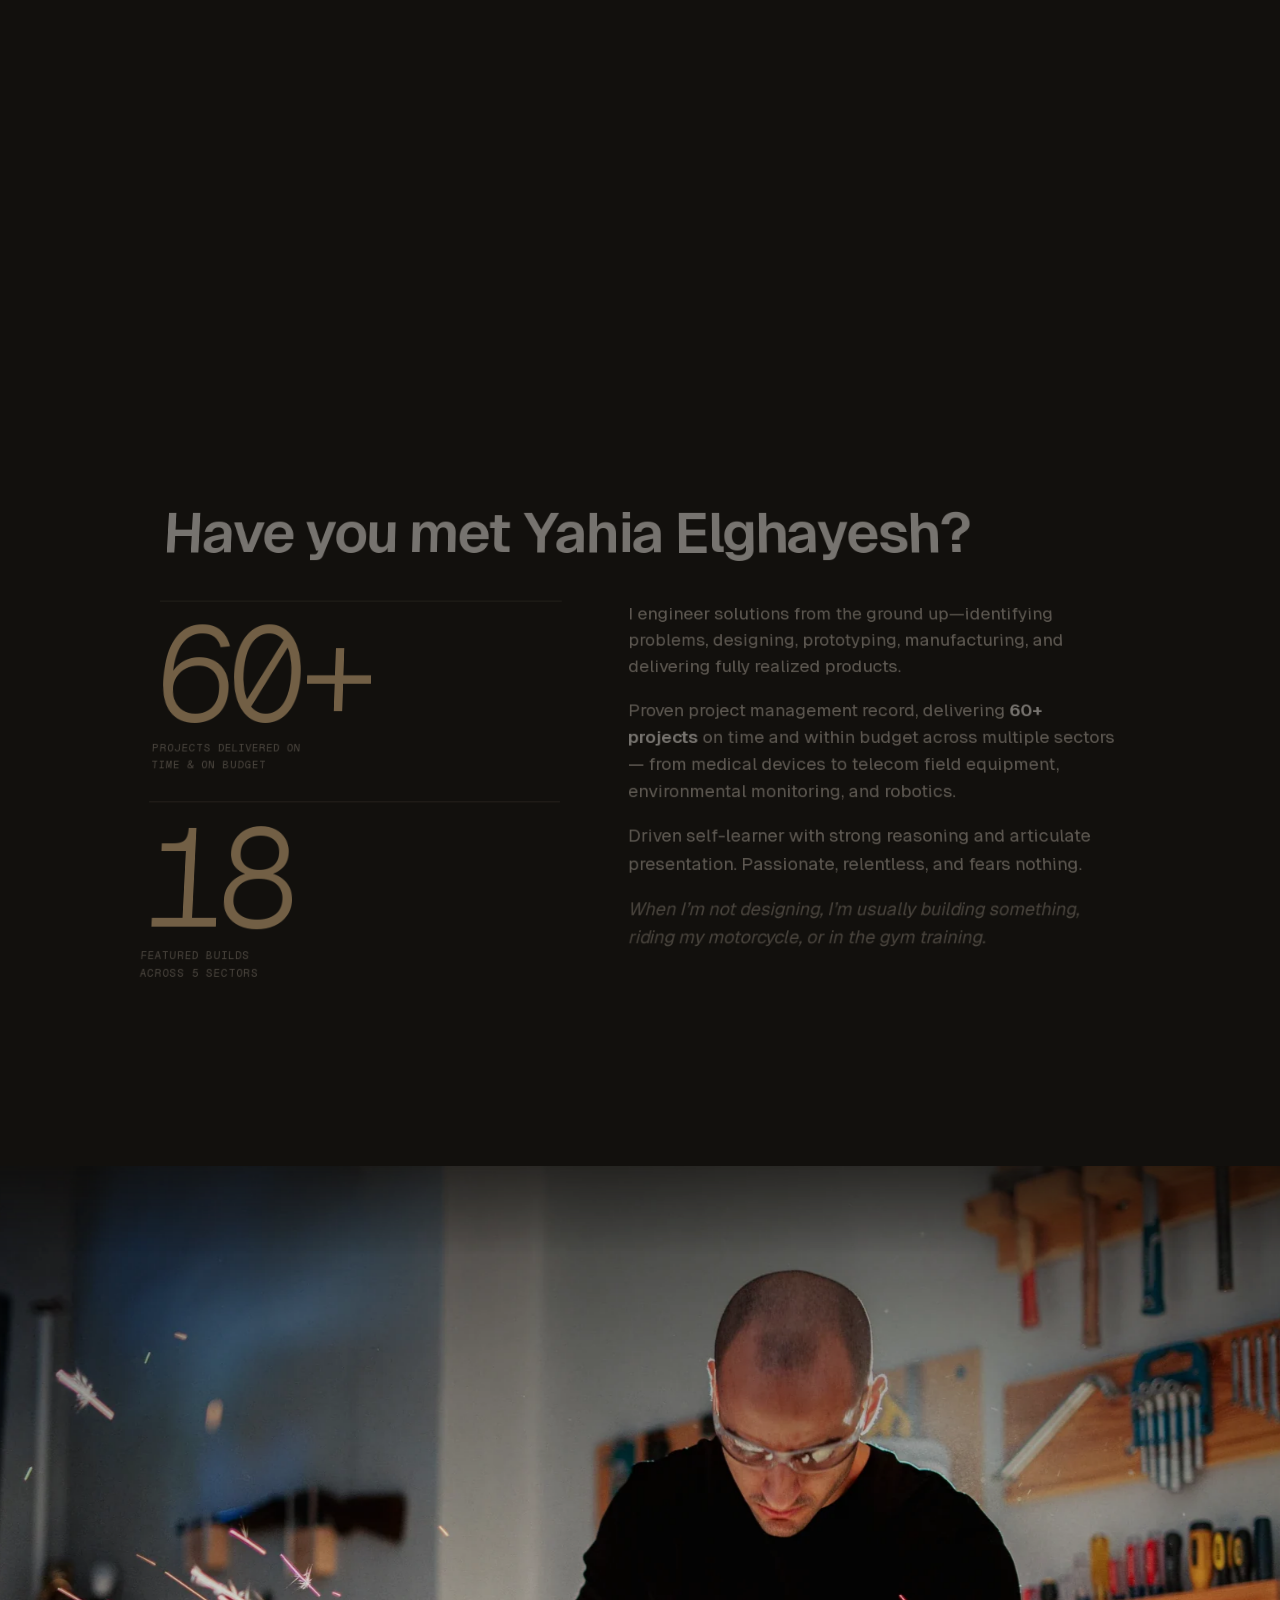
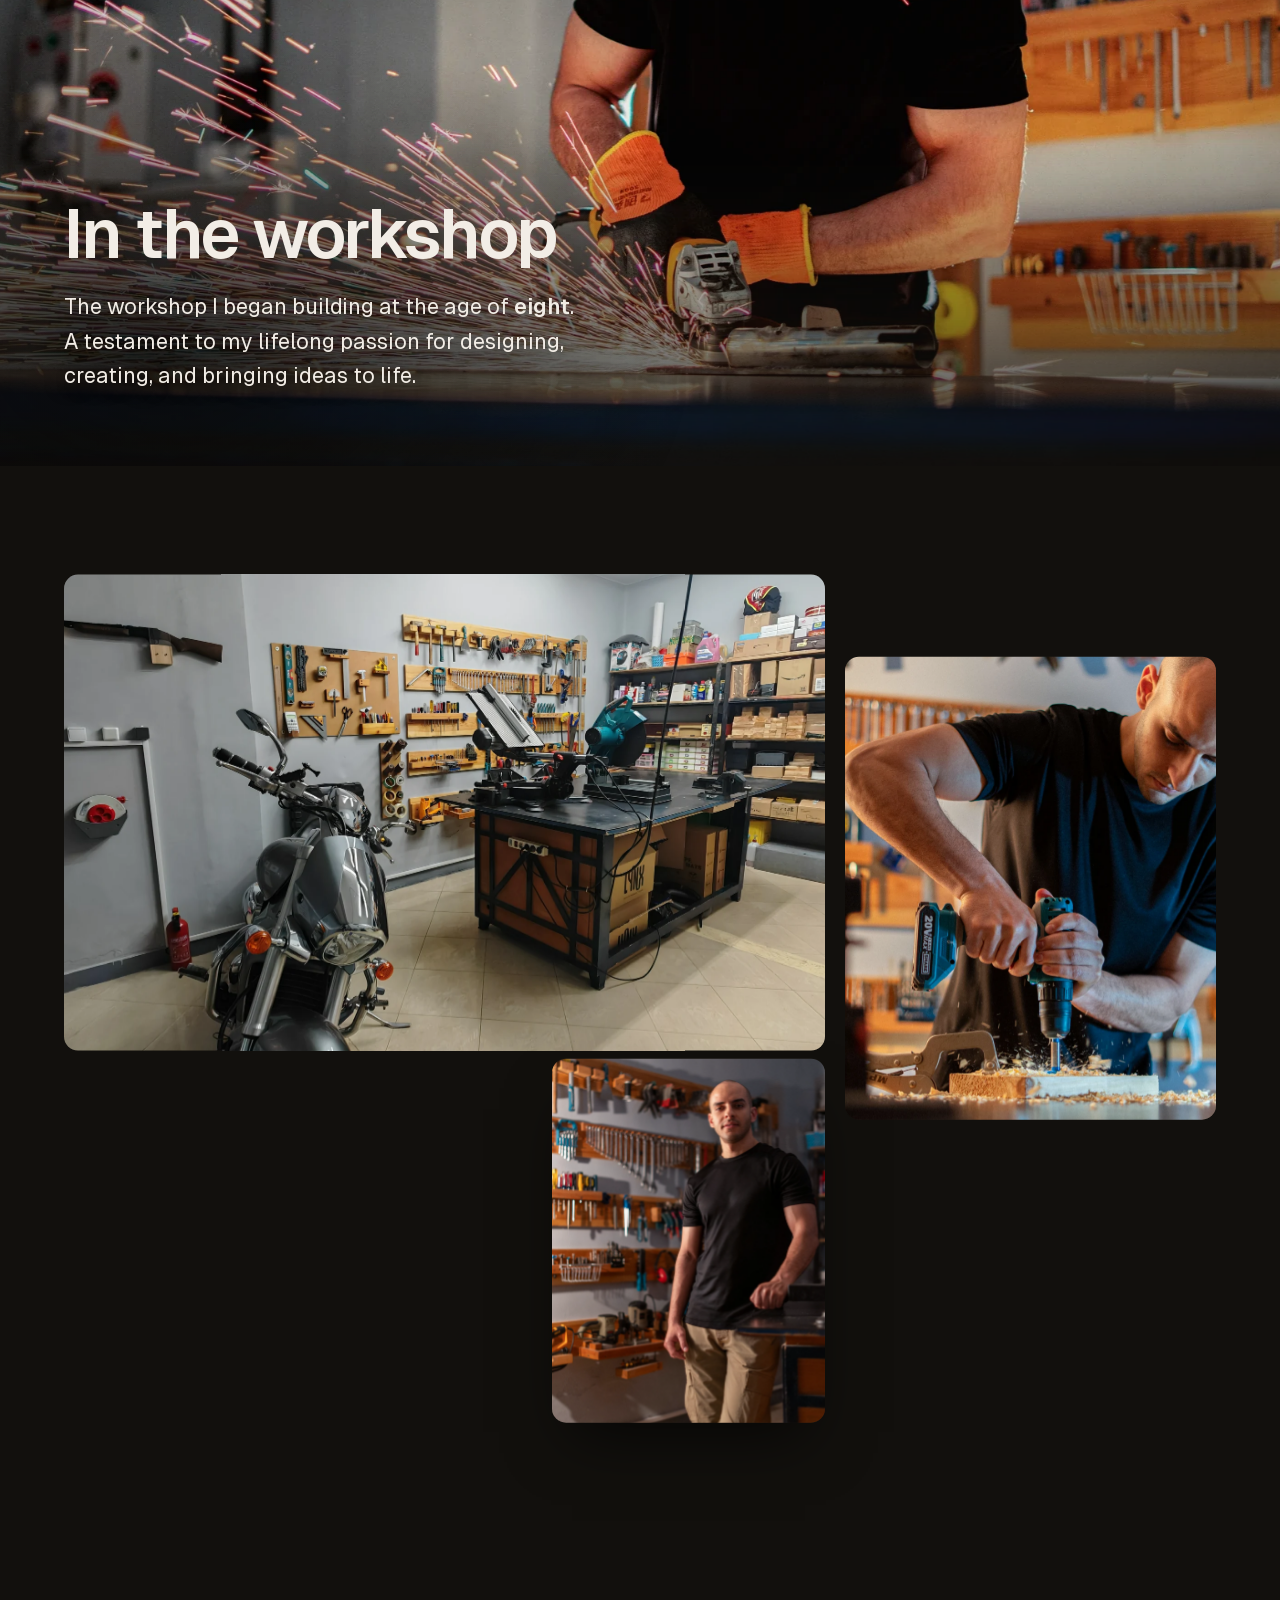
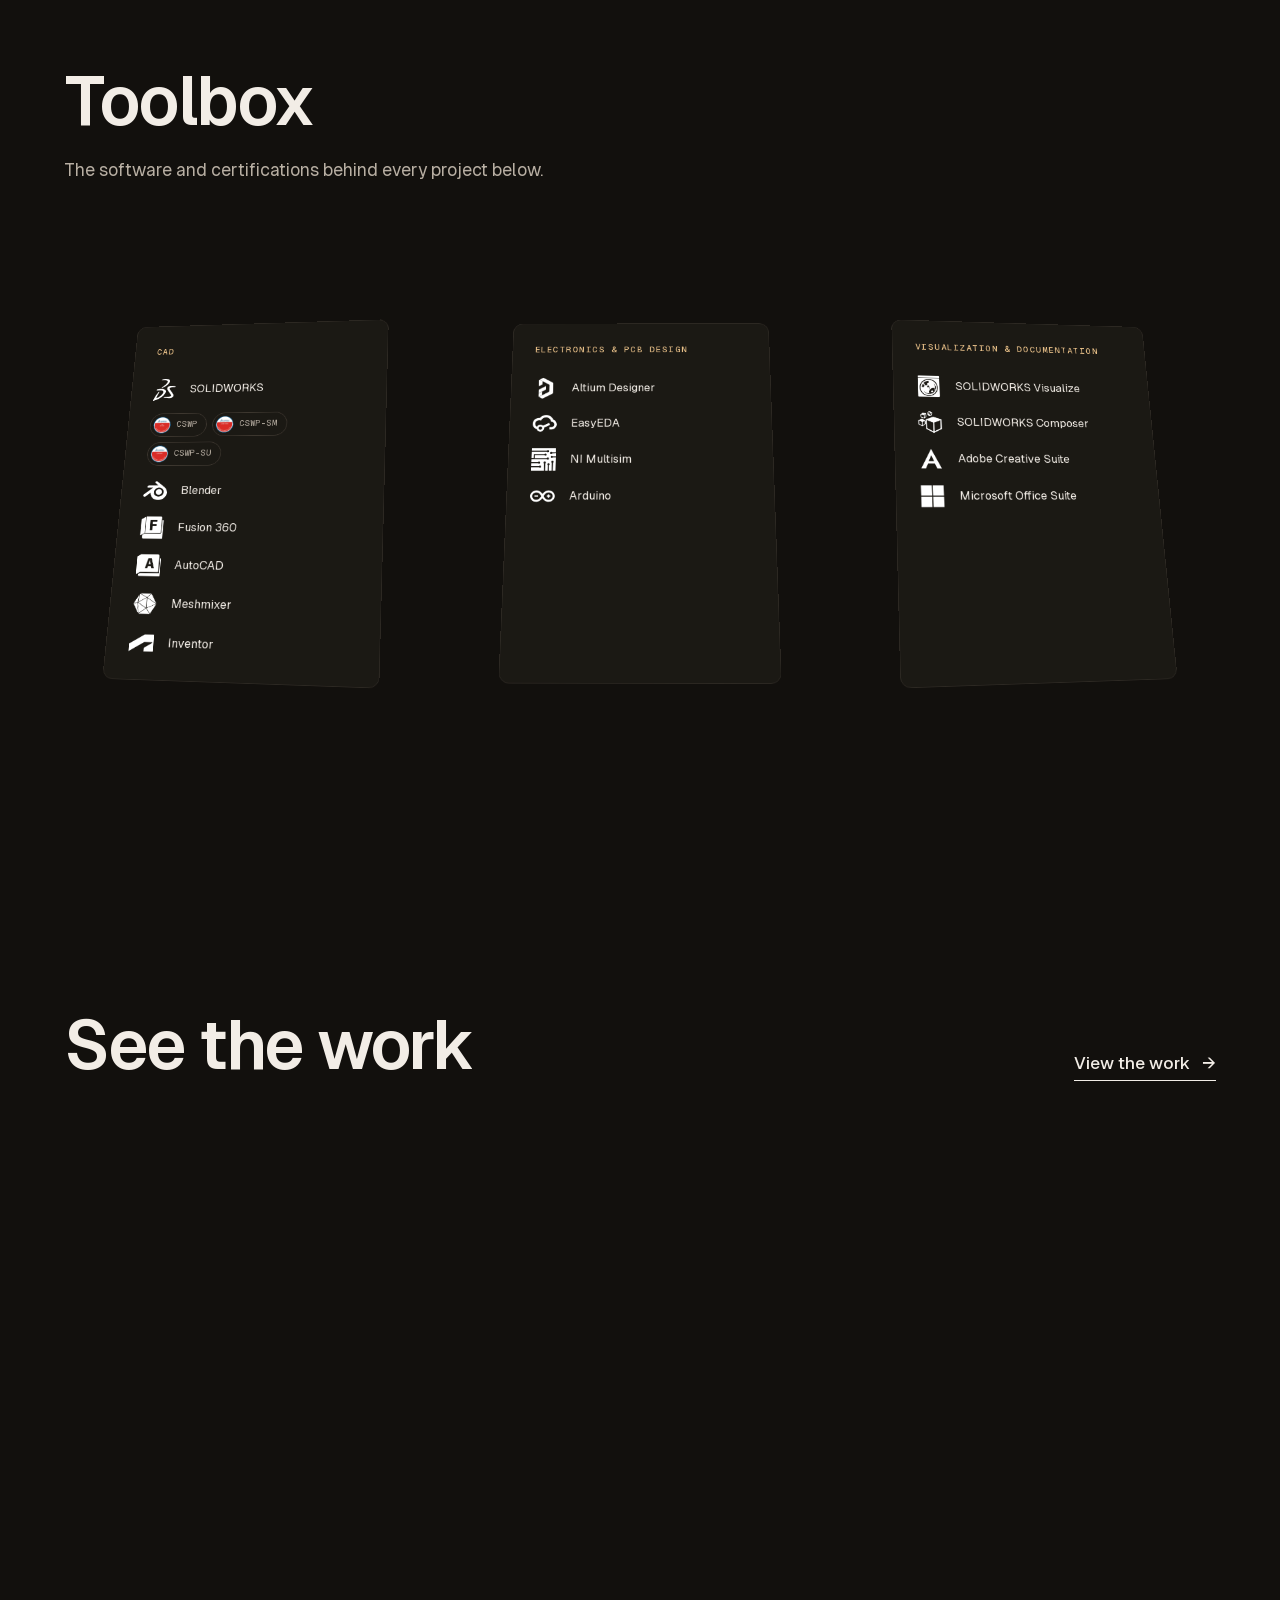
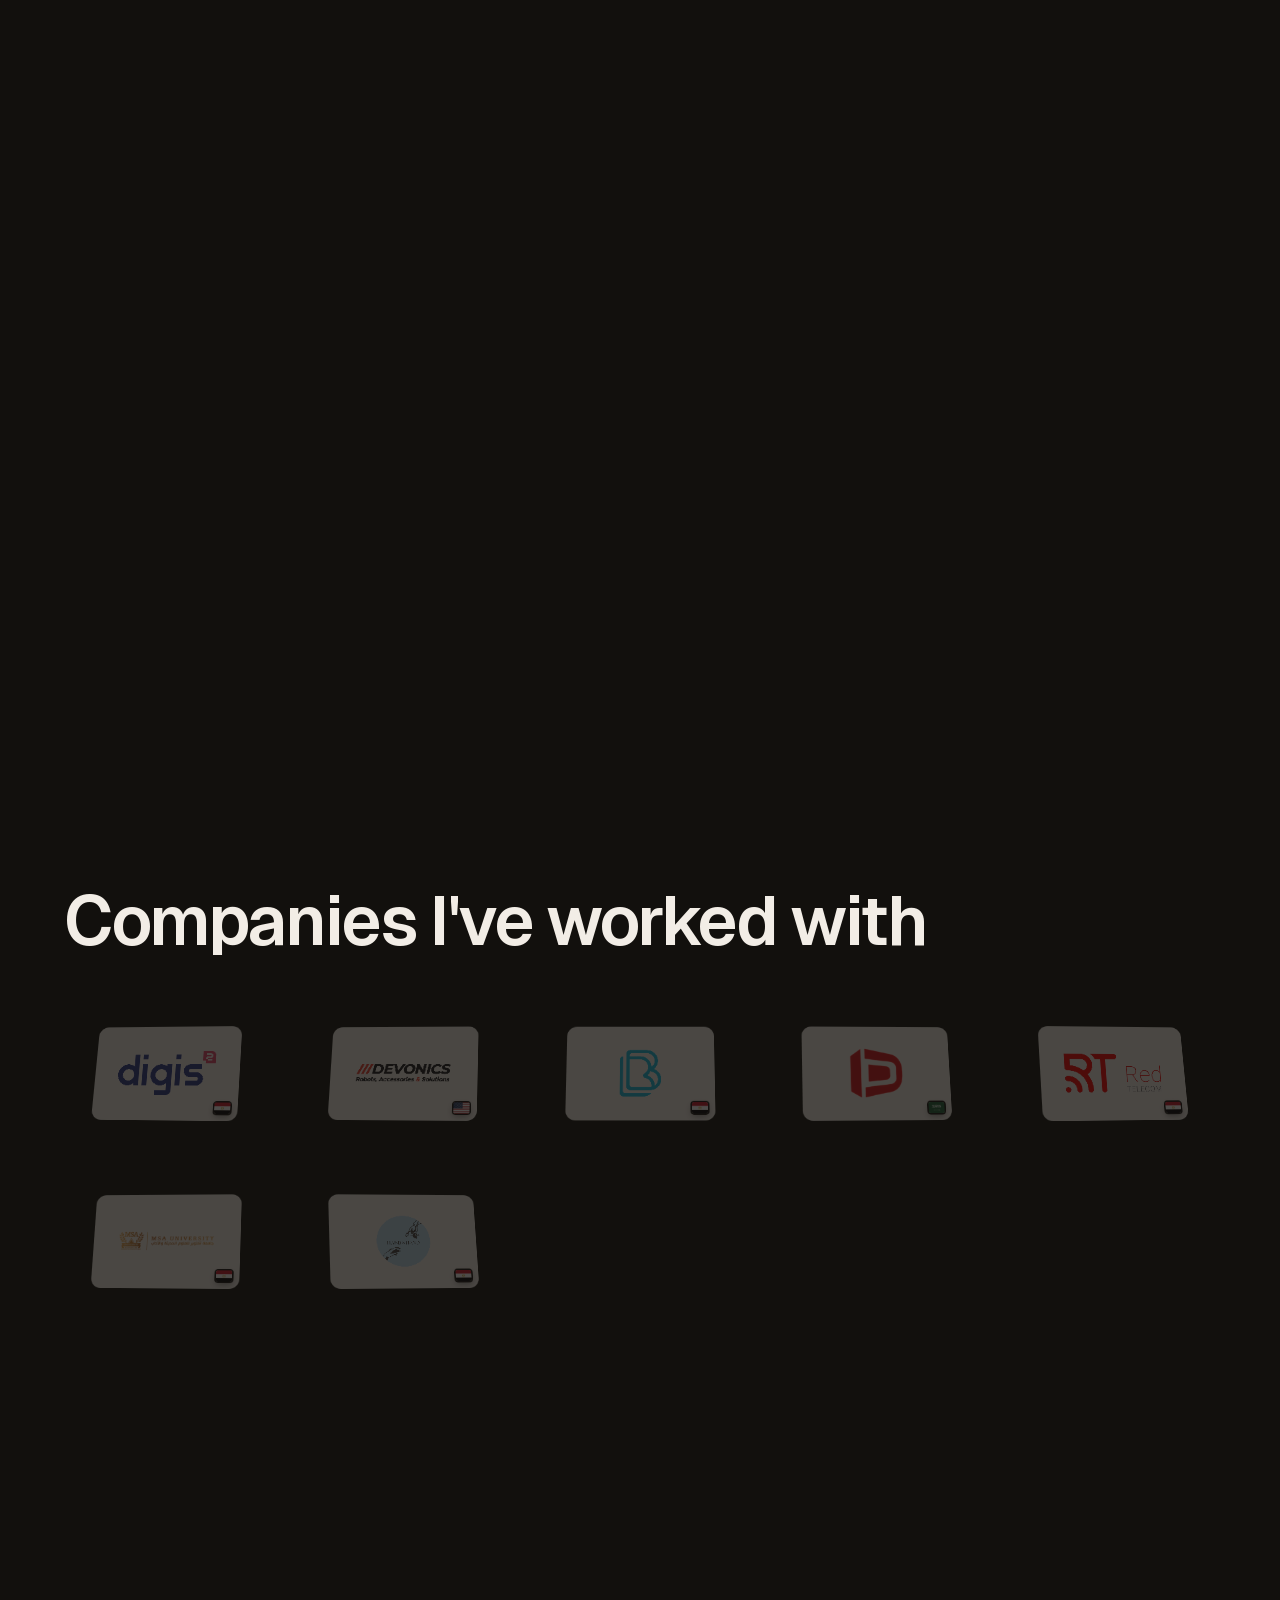
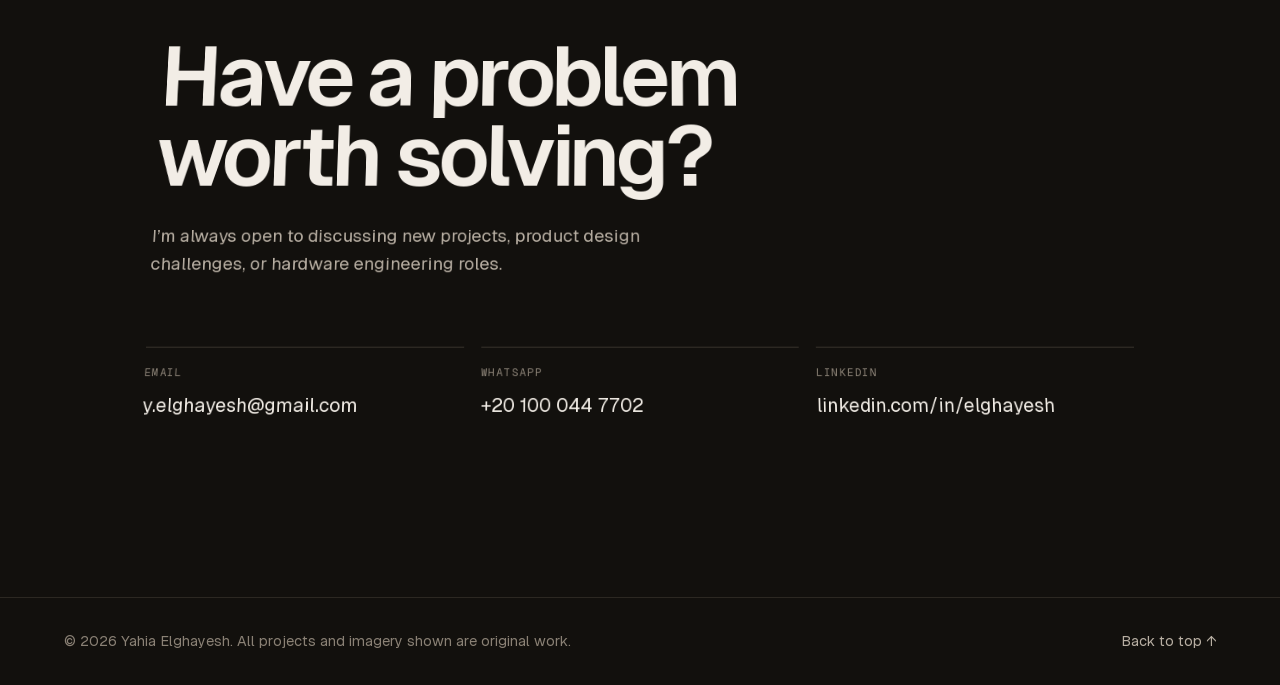
==== commit 46115498: "Rebuild the experience layer: 3D portrait, live sparks, product showroom A full pass on how the site" ====
--- a/index.html
+++ b/index.html
@@ -6,10 +6,32 @@
 <title>Yahia Elghayesh &mdash; Product Design &amp; Hardware Solutions</title>
 <meta name="description" content="Yahia Elghayesh: Product design and hardware solutions engineer. From medical devices to telecom field equipment, environmental monitoring, and robotics: identifying problems, designing, prototyping, manufacturing, and delivering fully realized products.">
 <link rel="icon" href="favicon.svg" type="image/svg+xml">
+<link rel="preload" href="assets/fonts/Geist-Variable.woff2" as="font" type="font/woff2" crossorigin>
+<link rel="preload" href="assets/img/hero3d/yahia-chair.webp" as="image">
 <link rel="stylesheet" href="styles.css">
+<script>
+  // The intro curtain is opt-in from here, before first paint, and only when
+  // it can actually play. If any script after this fails, a CSS animation
+  // lifts the curtain on its own after a few seconds regardless.
+  (function () {
+    var d = document.documentElement;
+    d.classList.add("js");
+    var reduce = window.matchMedia("(prefers-reduced-motion: reduce)").matches;
+    var seen = false;
+    try { seen = sessionStorage.getItem("ye-intro") === "1"; } catch (e) {}
+    if (!reduce && !seen) d.classList.add("intro");
+  })();
+</script>
 </head>
 <body>
 <a class="skip-link" href="#main">Skip to content</a>
+
+<div class="intro-curtain" aria-hidden="true">
+  <div class="intro-inner">
+    <span class="intro-count" data-intro-count>000</span>
+    <span class="intro-name">Yahia Elghayesh</span>
+  </div>
+</div>
 
 <div class="depth-bg" aria-hidden="true"><span class="d1"></span><span class="d2"></span><span class="floor"></span></div>
 
@@ -29,31 +51,34 @@
 </header>
 
 <main id="main">
-  <section class="hero">
-    <div class="container hero-grid">
-      <div id="hero-content" class="hero-content"></div>
-      <figure class="hero-portrait" data-gl-frame>
-        <img src="assets/img/hero-portrait.webp" alt="Yahia Elghayesh seated in his studio" data-gl>
-      </figure>
+  <section class="hero" id="hero">
+    <div class="hero-pin">
+      <h1 class="hero-name"><span class="hn hn-1">Yahia</span><span class="hn hn-2">Elghayesh</span></h1>
+      <div class="hero-avatar" id="hero-avatar">
+        <img src="assets/img/hero3d/yahia-chair.webp" alt="Yahia Elghayesh seated in his studio" width="1408" height="1400">
+      </div>
+      <div class="hero-copy" id="hero-content"></div>
     </div>
   </section>
 
-  <section class="section" id="about-section"></section>
-  <section class="section" id="toolbox-section"></section>
-  <section class="section" id="workshop-section"></section>
-  <section class="section" id="partners-section"></section>
-  <section class="section" id="work-cta-section"></section>
-  <section class="section" id="contact"></section>
+  <section class="statement" id="statement"></section>
+  <section class="section about" id="about-section"></section>
+  <section class="workshop" id="workshop-section"></section>
+  <section class="section toolbox" id="toolbox-section"></section>
+  <section class="showroom" id="work-cta-section"></section>
+  <section class="section partners" id="partners-section"></section>
+  <section class="section contact" id="contact"></section>
 </main>
 
 <footer class="site-footer" id="site-footer"></footer>
 
 <script src="data.js"></script>
+<script src="assets/img/depth/depth-maps.js"></script>
 <script src="assets/vendor/gsap.min.js"></script>
 <script src="assets/vendor/ScrollTrigger.min.js"></script>
 <script src="assets/vendor/lenis.min.js"></script>
 <script src="motion.js"></script>
-<script src="webgl.js"></script>
+<script src="stage.js"></script>
 <script src="common.js"></script>
 <script src="home.js"></script>
 </body>
--- a/styles.css
+++ b/styles.css
@@ -1,28 +1,45 @@
 /* ============================================================
-   Tokens — Black and Tan: off-black ground, warm tan accent,
-   sharp contrast, no beige/brass. See DESIGN.md for why.
-   ============================================================ */
+   Yahia Elghayesh: portfolio
+   "Spark to product": raw making, the engineer, the finished things.
+   Black and Tan: true off-black ground, one warm tan accent, sharp
+   contrast. Geist for everything read, Geist Mono for every label
+   and number. See DESIGN.md.
+   ============================================================ */
+@font-face {
+  font-family: "Geist";
+  src: url("assets/fonts/Geist-Variable.woff2") format("woff2");
+  font-weight: 100 900; font-style: normal; font-display: swap;
+}
+@font-face {
+  font-family: "Geist Mono";
+  src: url("assets/fonts/GeistMono-Variable.woff2") format("woff2");
+  font-weight: 100 900; font-style: normal; font-display: swap;
+}
+
 :root {
-  --bg: #14120f;
-  --bg-deep: #0d0b09;
-  --bg-card: #221f19;
+  --bg: #12100d;
+  --bg-deep: #0b0a08;
+  --bg-card: #1d1a15;
   --ink: #f2ede6;
   --ink-2: #b8afa3;
-  --ink-3: #847c70;
+  --ink-3: #8a8175;
   --line: #2c2822;
   --line-strong: #3d372f;
   --accent: #cf9d5c;
   --accent-deep: #e8c088;
   --accent-soft: #3a2f1f;
 
-  --font: -apple-system, BlinkMacSystemFont, "Segoe UI", Roboto, Helvetica, Arial, sans-serif;
-
-  --fs-display: clamp(3rem, 2rem + 5.5vw, 7rem);
-  --fs-h1: clamp(2.25rem, 1.6rem + 2.5vw, 3.5rem);
-  --fs-h2: clamp(1.5rem, 1.2rem + 1.2vw, 2.25rem);
-  --fs-h3: 1.25rem;
+  --font: "Geist", -apple-system, BlinkMacSystemFont, "Segoe UI", Roboto, Helvetica, Arial, sans-serif;
+  --mono: "Geist Mono", ui-monospace, SFMono-Regular, Menlo, Consolas, monospace;
+
+  --fs-mega: clamp(4.5rem, 1rem + 15.5vw, 17rem);
+  --fs-display: clamp(3rem, 1.6rem + 6vw, 7.5rem);
+  --fs-h1: clamp(2.4rem, 1.4rem + 3.6vw, 4.6rem);
+  --fs-h2: clamp(1.9rem, 1.2rem + 2.4vw, 3.4rem);
+  --fs-h3: 1.2rem;
   --fs-body: 1.0625rem;
   --fs-small: 0.9rem;
+  --fs-label: 0.78rem;
 
   --space-1: 0.25rem;
   --space-2: 0.5rem;
@@ -31,18 +48,27 @@
   --space-5: 2rem;
   --space-6: 3rem;
   --space-7: 5rem;
-  --space-8: 8rem;
-
+  --space-8: 9rem;
+
+  /* One radius scale: cards and photos 14px, every interactive pill fully round. */
   --radius: 14px;
   --radius-sm: 8px;
   --measure: 62ch;
-  --page-pad: clamp(1.5rem, 5vw, 4rem);
+  --page-pad: clamp(1.25rem, 5vw, 4rem);
   --ease: cubic-bezier(0.16, 1, 0.3, 1);
   --dur: 0.25s;
-}
-
-/* ============================================================
-   Reset / base
+
+  /* Layers, low to high. */
+  --z-bg: 0;
+  --z-main: 1;
+  --z-gl: 50;
+  --z-top: 100;
+  --z-modal: 200;
+  --z-intro: 300;
+}
+
+/* ============================================================
+   Base
    ============================================================ */
 * { box-sizing: border-box; }
 html { -webkit-text-size-adjust: 100%; overflow-x: clip; }
@@ -56,128 +82,95 @@
   color: var(--ink);
   font-family: var(--font);
   font-size: var(--fs-body);
-  line-height: 1.65;
+  line-height: 1.6;
   -webkit-font-smoothing: antialiased;
+  font-feature-settings: "ss01", "cv11";
 }
 img { max-width: 100%; display: block; }
 a { color: inherit; text-decoration: none; }
 button { font: inherit; color: inherit; background: none; border: none; cursor: pointer; padding: 0; }
-ul { list-style: none; margin: 0; padding: 0; }
-h1, h2, h3, p { margin: 0; }
-svg { display: block; }
-
-::selection { background: var(--accent-soft); color: var(--ink); }
+ul, ol { list-style: none; margin: 0; padding: 0; }
+h1, h2, h3, p, figure { margin: 0; }
+strong { font-weight: 600; color: var(--ink); }
+em { font-style: italic; }
+
+::selection { background: var(--accent); color: var(--bg-deep); }
 :focus-visible { outline: 2px solid var(--accent); outline-offset: 3px; border-radius: 4px; }
 
-.measure { max-width: var(--measure); }
 .visually-hidden {
-  position: absolute; width: 1px; height: 1px;
-  padding: 0; margin: -1px; overflow: hidden;
+  position: absolute; width: 1px; height: 1px; padding: 0; margin: -1px; overflow: hidden;
   clip: rect(0,0,0,0); white-space: nowrap; border: 0;
 }
 .skip-link {
   position: fixed; left: var(--space-4); top: -3rem;
   background: var(--ink); color: var(--bg);
-  padding: var(--space-2) var(--space-4); border-radius: var(--radius-sm);
-  z-index: 300; transition: top var(--dur) var(--ease);
+  padding: var(--space-2) var(--space-4); border-radius: 999px;
+  z-index: calc(var(--z-intro) + 1); transition: top var(--dur) var(--ease);
 }
 .skip-link:focus { top: var(--space-4); }
 
-
-/* ============================================================
-   Layout
-   ============================================================ */
-.container { max-width: 76rem; margin-inline: auto; padding-inline: var(--page-pad); }
-.container-narrow { max-width: 44rem; margin-inline: auto; padding-inline: var(--page-pad); }
+.container { max-width: 84rem; margin-inline: auto; padding-inline: var(--page-pad); }
 .section { padding-block: var(--space-8); position: relative; }
-.section-head { margin-bottom: var(--space-6); max-width: 40rem; }
-.section-head .eyebrow { display: none; }
-.section-head h2 { font-size: var(--fs-h2); font-weight: 600; letter-spacing: -0.01em; }
-.section-head p { margin-top: var(--space-3); color: var(--ink-2); }
-
-.split { overflow: hidden; padding-bottom: 0.1em; margin-bottom: -0.1em; }
-/* Each word is its own hinge: it swings up out of the slot from its bottom
-   edge, so a heading builds itself out of depth instead of sliding in flat.
-   The hidden start state stays a plain translate so that a browser with no
-   JS (or a reader with reduced motion, where motion.js never adds .split)
-   is never left with an invisible heading. */
+.section-head { margin-bottom: var(--space-6); max-width: 44rem; }
+.section-head p { margin-top: var(--space-4); color: var(--ink-2); font-size: 1.1rem; }
+.section-title {
+  font-size: var(--fs-h1); font-weight: 600; letter-spacing: -0.035em; line-height: 1.02;
+  padding-bottom: 0.1em;
+}
+
+/* Heading words hinge up out of a slot (motion.js). The hidden state is only
+   applied when motion.js has added .split, i.e. when something will reveal it. */
+.split { overflow: hidden; padding-bottom: 0.12em; margin-bottom: -0.12em; }
 .split .line { display: inline-block; transform: translateY(110%); will-change: transform; }
 
 /* ============================================================
-   Depth / 3D
-
-   The page is staged as a shallow 3D space: content blocks arrive
-   toward the camera on scroll, cards tilt to the pointer, and a fixed
-   pool of warm light sits behind everything so that Z-movement reads
-   as travel through a lit room rather than elements arbitrarily
-   scaling. Motion is GSAP-driven (see motion.js); this file only
-   supplies the stage, the sheen, and the reduced-motion floor.
+   Stage layers
    ============================================================ */
 .depth-bg {
-  position: fixed; inset: 0; z-index: 0;
+  position: fixed; inset: 0; z-index: var(--z-bg);
   pointer-events: none; overflow: hidden;
-  /* The floor below is the only child that needs a camera. */
   perspective: 55rem; perspective-origin: 50% 0%;
 }
-.depth-bg span {
-  position: absolute; display: block; border-radius: 50%;
-  will-change: transform;
-}
+.depth-bg span { position: absolute; display: block; border-radius: 50%; will-change: transform; }
 .depth-bg .d1 {
   width: 78vmax; height: 78vmax; top: -22vmax; left: -14vmax;
-  background: radial-gradient(circle, color-mix(in srgb, var(--accent) 10%, transparent), transparent 62%);
+  background: radial-gradient(circle, color-mix(in srgb, var(--accent) 11%, transparent), transparent 62%);
 }
 .depth-bg .d2 {
   width: 62vmax; height: 62vmax; bottom: -20vmax; right: -12vmax;
   background: radial-gradient(circle, color-mix(in srgb, var(--accent-deep) 7%, transparent), transparent 62%);
 }
-/* A receding floor. Without a ground plane, moving something along Z only
-   reads as scaling; with one, the same move reads as travel. Held at
-   engineering-drawing strength — a faint CAD grid, not a neon highway —
-   and masked away well before the horizon so it never becomes scenery.
-   --gy is scrolled by motion.js so the floor travels under the page;
-   --vel is scroll speed, which brightens the lines when you move fast. */
 .depth-bg .floor {
-  border-radius: 0;
-  left: -60%; right: -60%; width: auto;
+  border-radius: 0; left: -60%; right: -60%; width: auto;
   bottom: -12vh; height: 80vh;
-  transform: rotateX(77deg);
-  transform-origin: 50% 100%;
+  transform: rotateX(77deg); transform-origin: 50% 100%;
   background-image:
     linear-gradient(to right, color-mix(in srgb, var(--accent) 34%, transparent) 0 1px, transparent 1px),
     linear-gradient(to bottom, color-mix(in srgb, var(--accent) 34%, transparent) 0 1px, transparent 1px);
   background-size: 7rem 7rem, 7rem 7rem;
   background-position: 0 var(--gy, 0px), 0 var(--gy, 0px);
-  opacity: calc(0.13 + var(--vel, 0) * 0.17);
+  opacity: calc(0.11 + var(--vel, 0) * 0.17);
   -webkit-mask-image: linear-gradient(to top, #000, transparent 70%);
   mask-image: linear-gradient(to top, #000, transparent 70%);
-  will-change: background-position, opacity;
-}
-
-/* The WebGL canvas sits in the same fixed layer as the light pools, behind
-   the page. #main is transparent, so the shaders draw *through* it: an
-   element that hands its photograph to the GPU keeps its real border,
-   radius and shadow here in the DOM and simply stops painting its own
-   pixels. See webgl.js. */
-.gl-canvas {
-  position: absolute; inset: 0;
-  width: 100%; height: 100%;
-  display: block; pointer-events: none;
-}
-
-/* Everything real sits in front of the light pools. */
-#main, .site-footer { position: relative; z-index: 1; }
-
-/* A pointer-tracked gloss, so a tilting card reads as a surface
-   catching light rather than a rectangle being rotated. */
+}
+.gl-bg { position: absolute; inset: 0; width: 100%; height: 100%; display: block; }
+/* The object layer: above the page, below the nav and the project modal.
+   Transparent wherever nothing is drawn, and never takes a click. */
+.gl-fg {
+  position: fixed; inset: 0; width: 100%; height: 100%;
+  z-index: var(--z-gl); pointer-events: none; display: block;
+}
+#main, .site-footer { position: relative; z-index: var(--z-main); }
+
+/* Once the GPU is drawing an element, its real <img> steps aside. The class
+   is only set after the texture is uploaded, so a failure leaves the photo. */
+.gl-active > img, .gl-active .tile-img { opacity: 0; transition: opacity 0.4s ease; }
+
 .sheen { position: relative; }
 .sheen::after {
   content: ""; position: absolute; inset: 0; z-index: 3;
   pointer-events: none; border-radius: inherit; opacity: 0;
-  background: radial-gradient(
-    18rem circle at var(--mx, 50%) var(--my, 50%),
-    rgba(255, 255, 255, 0.10), transparent 60%
-  );
+  background: radial-gradient(18rem circle at var(--mx, 50%) var(--my, 50%), rgba(255,255,255,0.10), transparent 60%);
   transition: opacity var(--dur) ease;
 }
 .sheen:hover::after, .sheen:focus-visible::after { opacity: 1; }
@@ -188,20 +181,38 @@
 }
 
 /* ============================================================
+   Intro curtain (first visit per session, index only)
+   ============================================================ */
+.intro-curtain { display: none; }
+html.intro .intro-curtain {
+  display: flex; position: fixed; inset: 0; z-index: var(--z-intro);
+  background: var(--bg-deep); align-items: flex-end;
+  /* Safety net: if the script that lifts it never runs, it lifts itself. */
+  animation: curtain-safety 0.6s ease 6s forwards;
+}
+html.intro body { overflow: hidden; }
+.intro-inner {
+  width: 100%; display: flex; justify-content: space-between; align-items: flex-end;
+  padding: var(--page-pad);
+}
+.intro-count {
+  font-family: var(--mono); font-size: clamp(4rem, 2rem + 12vw, 13rem); font-weight: 300;
+  line-height: 0.8; letter-spacing: -0.06em; color: var(--ink); font-variant-numeric: tabular-nums;
+}
+.intro-name { font-family: var(--mono); font-size: var(--fs-label); letter-spacing: 0.14em; text-transform: uppercase; color: var(--accent-deep); }
+@keyframes curtain-safety { to { transform: translateY(-100%); visibility: hidden; } }
+
+/* ============================================================
    Top bar
    ============================================================ */
-.topbar {
-  position: fixed; top: 0; left: 0; right: 0; z-index: 100;
-  mix-blend-mode: difference;
-}
+.topbar { position: fixed; top: 0; left: 0; right: 0; z-index: var(--z-top); mix-blend-mode: difference; }
 .topbar-inner {
   display: flex; align-items: center; justify-content: space-between;
-  padding: var(--space-4) var(--page-pad);
-  color: #fff;
-}
-.topbar-id { font-weight: 600; letter-spacing: -0.01em; }
+  padding: var(--space-4) var(--page-pad); color: #fff;
+}
+.topbar-id { font-weight: 600; letter-spacing: -0.02em; }
 .topbar-nav { display: flex; gap: var(--space-5); align-items: center; }
-.topbar-nav a { position: relative; padding-block: 2px; }
+.topbar-nav a { position: relative; padding-block: 2px; font-size: 0.95rem; }
 .topbar-nav a::after {
   content: ""; position: absolute; left: 0; bottom: 0; height: 1px; width: 100%;
   background: currentColor; transform: scaleX(0); transform-origin: right;
@@ -209,29 +220,21 @@
 }
 .topbar-nav a:hover::after, .topbar-nav a[aria-current="page"]::after { transform: scaleX(1); transform-origin: left; }
 .topbar-menu-btn { display: none; }
-
 @media (max-width: 640px) {
-  .topbar { mix-blend-mode: normal; background: color-mix(in srgb, var(--bg) 92%, transparent); backdrop-filter: blur(6px); border-bottom: 1px solid var(--line); }
-  .topbar-inner { color: var(--ink); }
+  .topbar { mix-blend-mode: normal; background: color-mix(in srgb, var(--bg) 88%, transparent); backdrop-filter: blur(8px); -webkit-backdrop-filter: blur(8px); border-bottom: 1px solid var(--line); }
+  .topbar-inner { color: var(--ink); padding-block: var(--space-3); }
   .topbar-nav {
-    position: fixed; inset: 3.75rem 0 auto 0; background: var(--bg);
-    flex-direction: column; align-items: flex-start; gap: 0;
-    border-bottom: 1px solid var(--line);
+    position: fixed; inset: 3.4rem 0 auto 0; background: var(--bg);
+    flex-direction: column; align-items: flex-start; gap: 0; border-bottom: 1px solid var(--line);
     transform: translateY(-8px); opacity: 0; pointer-events: none;
     transition: transform var(--dur) var(--ease), opacity var(--dur) var(--ease);
     padding: var(--space-2) var(--page-pad) var(--space-5);
   }
   .topbar-nav.is-open { transform: none; opacity: 1; pointer-events: auto; }
-  .topbar-nav a { width: 100%; padding-block: var(--space-3); border-bottom: 1px solid var(--line); color: var(--ink); }
-  .topbar-menu-btn {
-    display: flex; align-items: center; justify-content: center;
-    width: 2.25rem; height: 2.25rem; color: var(--ink);
-  }
+  .topbar-nav a { width: 100%; padding-block: var(--space-3); border-bottom: 1px solid var(--line); color: var(--ink); font-size: 1.1rem; }
+  .topbar-menu-btn { display: flex; align-items: center; justify-content: center; width: 2.25rem; height: 2.25rem; color: var(--ink); }
   .topbar-menu-btn .bars { width: 18px; height: 12px; position: relative; }
-  .topbar-menu-btn .bars span {
-    position: absolute; left: 0; width: 100%; height: 1.5px; background: currentColor;
-    transition: transform var(--dur) ease, opacity var(--dur) ease;
-  }
+  .topbar-menu-btn .bars span { position: absolute; left: 0; width: 100%; height: 1.5px; background: currentColor; transition: transform var(--dur) ease, opacity var(--dur) ease; }
   .topbar-menu-btn .bars span:nth-child(1) { top: 0; }
   .topbar-menu-btn .bars span:nth-child(2) { top: 50%; margin-top: -0.75px; }
   .topbar-menu-btn .bars span:nth-child(3) { bottom: 0; }
@@ -241,166 +244,206 @@
 }
 
 /* ============================================================
-   Hero — text + a framed portrait, no fake background blend
-   ============================================================ */
-.hero {
-  padding-top: 8rem; padding-bottom: var(--space-7);
-}
-.hero-grid {
-  display: grid; grid-template-columns: 1.15fr 0.85fr;
-  gap: var(--space-7); align-items: center;
-}
-.hero-content .kicker { color: var(--accent-deep); font-weight: 600; font-size: var(--fs-small); letter-spacing: 0.02em; }
-.hero-content h1 {
-  font-size: var(--fs-display); font-weight: 600; letter-spacing: -0.03em; line-height: 1.08;
-  margin-top: var(--space-3); padding-bottom: 0.08em;
-}
-.hero-content .hero-lede { margin-top: var(--space-4); font-size: 1.2rem; color: var(--ink-2); max-width: 34rem; }
-.hero-content .hero-tagline { margin-top: var(--space-5); font-style: italic; color: var(--ink); font-size: 1.3rem; }
-.hero-links { display: flex; gap: var(--space-4); margin-top: var(--space-5); flex-wrap: wrap; }
-.hero-links a {
-  border: 1px solid var(--ink); border-radius: 999px;
-  padding: var(--space-3) var(--space-5); color: var(--ink);
+   Buttons
+   ============================================================ */
+.btn {
+  display: inline-flex; align-items: center; gap: var(--space-2); white-space: nowrap;
+  border: 1px solid color-mix(in srgb, var(--ink) 60%, transparent); border-radius: 999px;
+  padding: 0.85em 1.6em; color: var(--ink); font-weight: 500;
   transition: background var(--dur) ease, color var(--dur) ease, border-color var(--dur) ease;
 }
-.hero-links a.primary { background: var(--ink); color: var(--bg); }
-.hero-links a:hover { background: var(--accent); border-color: var(--accent); color: var(--bg); }
-.hero-portrait {
-  position: relative; margin: 0; border-radius: var(--radius);
-  overflow: hidden; border: 1px solid var(--line);
-  box-shadow: 0 40px 70px -30px rgba(0,0,0,0.55);
-}
-.hero-portrait img { display: block; width: 100%; height: 100%; object-fit: cover; transform: scale(1.05); will-change: transform; }
-/* Frames whose photograph WebGL has taken over. The <img> is only faded out
-   by webgl.js once its texture is actually on the GPU, so if anything in
-   that chain fails the photograph is still here. */
-[data-gl-frame] { background: transparent; }
-[data-gl-frame] img[data-gl] { transition: opacity 0.35s ease; }
-[data-gl-frame].gl-active { border-color: transparent; box-shadow: none; }
-@media (max-width: 780px) {
-  .hero { padding-top: 5.5rem; padding-bottom: var(--space-6); }
-  .hero-grid { grid-template-columns: 1fr; gap: var(--space-6); }
-  .hero-portrait { order: -1; max-width: 22rem; margin-inline: auto; }
-}
+.btn-primary { background: var(--ink); border-color: var(--ink); color: var(--bg-deep); }
+.btn:hover { background: var(--accent); border-color: var(--accent); color: var(--bg-deep); }
+.btn:active { transform: translateY(1px); }
+.cta-link {
+  display: inline-flex; align-items: center; gap: var(--space-3); font-weight: 500;
+  border-bottom: 1px solid var(--ink); padding-bottom: 3px; white-space: nowrap;
+}
+.cta-link .arrow { transition: transform var(--dur) var(--ease); }
+.cta-link:hover .arrow { transform: translateX(6px); }
+
+/* ============================================================
+   Hero: the name, and the engineer standing in front of it
+   ============================================================ */
+.hero { position: relative; }
+.hero-pin { position: relative; height: 100vh; height: 100dvh; min-height: 36rem; overflow: hidden; }
+.hero-name {
+  position: absolute; left: 0; right: 0; top: 47%; transform: translateY(-50%);
+  display: flex; flex-direction: column; padding-inline: calc(var(--page-pad) * 0.6);
+  font-size: var(--fs-mega); font-weight: 650; line-height: 0.8; letter-spacing: -0.065em;
+  text-transform: uppercase; color: var(--ink); pointer-events: none; user-select: none;
+}
+.hn { display: block; will-change: transform; }
+.hn-1 { align-self: flex-start; }
+/* Solid, not outlined: a stroke on a variable font draws the glyphs'
+   internal overlap contours (visible as stray bars through every H). */
+.hn-2 { align-self: flex-end; color: var(--accent); }
+.hero-avatar {
+  position: absolute; bottom: 0; left: 60%; transform: translateX(-50%);
+  height: min(80dvh, 54vw); aspect-ratio: 1408 / 1400;
+}
+.hero-avatar img { width: 100%; height: 100%; object-fit: contain; object-position: bottom; }
+.hero-copy {
+  position: absolute; left: var(--page-pad); bottom: clamp(1.5rem, 5vh, 3.5rem);
+  max-width: min(25rem, 32vw); z-index: 2;
+}
+.kicker {
+  display: block; font-family: var(--mono); font-size: var(--fs-label); font-weight: 500;
+  text-transform: uppercase; letter-spacing: 0.14em; color: var(--accent-deep);
+}
+.hero-lede { margin-top: var(--space-4); color: var(--ink-2); font-size: 1.02rem; line-height: 1.55; }
+.hero-links { display: flex; gap: var(--space-3); margin-top: var(--space-5); flex-wrap: wrap; }
+
+@media (max-width: 820px) {
+  .hero-pin { height: auto; min-height: 0; overflow: visible; padding-top: 5.5rem; display: flex; flex-direction: column; }
+  .hero-name { position: relative; top: auto; transform: none; font-size: clamp(3rem, 16.2vw, 8rem); padding-inline: var(--page-pad); order: 1; }
+  .hero-avatar { position: relative; left: auto; transform: none; bottom: auto; height: auto; width: min(100%, 30rem); margin: -9vw auto 0; order: 2; }
+  .hero-copy { position: relative; left: auto; bottom: auto; max-width: none; padding: var(--space-5) var(--page-pad) 0; order: 3; }
+}
+
+/* ============================================================
+   Statement
+   ============================================================ */
+.statement-pin { min-height: 100vh; min-height: 100dvh; display: flex; align-items: center; padding: var(--space-7) var(--page-pad); }
+.statement-text {
+  max-width: 16ch; margin-inline: auto;
+  font-size: clamp(2.6rem, 1rem + 6.4vw, 8rem); font-weight: 600; line-height: 1.0; letter-spacing: -0.045em;
+  text-wrap: balance;
+}
+.statement-text em { font-style: italic; font-weight: 500; color: var(--accent-deep); padding-right: 0.04em; }
+.statement-text .w { display: inline-block; }
 
 /* ============================================================
    About
    ============================================================ */
-.about-grid { display: grid; grid-template-columns: minmax(0,1.5fr) minmax(0,1fr); gap: var(--space-7); }
-.about-copy p { color: var(--ink-2); font-size: 1.1rem; max-width: 38rem; }
+.about-grid {
+  display: grid; grid-template-columns: minmax(0, 0.9fr) minmax(0, 1.1fr);
+  gap: var(--space-7); margin-top: var(--space-6); align-items: start;
+}
+.about-stats { display: flex; flex-direction: column; gap: var(--space-5); }
+.stat { border-top: 1px solid var(--line-strong); padding-top: var(--space-4); }
+.stat-num {
+  display: block; font-family: var(--mono); font-weight: 300; letter-spacing: -0.07em;
+  font-size: clamp(5rem, 2rem + 10vw, 12rem); line-height: 0.85; color: var(--accent-deep);
+  font-variant-numeric: tabular-nums;
+}
+.stat-label { display: block; margin-top: var(--space-3); color: var(--ink-3); font-family: var(--mono); font-size: var(--fs-label); letter-spacing: 0.08em; text-transform: uppercase; max-width: 26ch; }
+.about-copy p { color: var(--ink-2); font-size: clamp(1.1rem, 1rem + 0.4vw, 1.3rem); line-height: 1.55; max-width: 36rem; }
 .about-copy p + p { margin-top: var(--space-4); }
-.about-copy p strong { color: var(--ink); }
 .about-copy .about-offduty { font-style: italic; color: var(--ink-3); }
-.about-stats { display: flex; flex-direction: column; gap: var(--space-5); }
-.about-stats .stat-num { display: block; font-size: var(--fs-h2); font-weight: 600; color: var(--accent-deep); letter-spacing: -0.02em; }
-.about-stats .stat-label { display: block; margin-top: 0.3em; color: var(--ink-3); font-size: var(--fs-small); max-width: 22ch; }
-@media (max-width: 780px) {
+@media (max-width: 820px) {
   .about-grid { grid-template-columns: 1fr; gap: var(--space-6); }
-}
-
-/* ============================================================
-   Toolbox + certifications (merged)
-   ============================================================ */
-.toolbox-panel {
-  background: var(--bg-card); border: 1px solid var(--line); border-radius: var(--radius);
-  padding: var(--space-6);
-}
-.toolbox-grid { display: grid; grid-template-columns: repeat(auto-fit, minmax(14rem, 1fr)); gap: var(--space-6); }
-.toolbox-group h3 { font-size: var(--fs-small); font-weight: 600; color: var(--accent-deep); text-transform: uppercase; letter-spacing: 0.05em; margin-bottom: var(--space-4); }
+  .about-stats { flex-direction: row; gap: var(--space-4); }
+  .stat { flex: 1; }
+  .stat-num { font-size: clamp(3.6rem, 18vw, 6rem); }
+}
+
+/* ============================================================
+   Workshop: the sparks, then the collage
+   ============================================================ */
+.workshop { position: relative; padding-bottom: var(--space-8); }
+.sparks-stage { position: relative; height: 100vh; height: 100dvh; min-height: 34rem; overflow: hidden; }
+/* The photograph fades out through a mask, not under a painted scrim: the
+   page behind it is lit (light pools, dust), so a flat colour laid over the
+   edge shows as a hard band. A mask lets the real background through. */
+.sparks-img {
+  position: absolute; inset: 0; width: 100%; height: 100%; object-fit: cover; object-position: 53% 80%; will-change: transform;
+  -webkit-mask-image: linear-gradient(to bottom, transparent 0%, #000 16%, #000 62%, transparent 100%);
+  mask-image: linear-gradient(to bottom, transparent 0%, #000 16%, #000 62%, transparent 100%);
+}
+.sparks-scrim {
+  position: absolute; inset: 0; pointer-events: none;
+  background: radial-gradient(60% 55% at 12% 88%, rgba(8,7,6,0.72), transparent 70%);
+}
+.sparks-copy { position: absolute; left: 0; right: 0; bottom: clamp(2rem, 8vh, 5rem); }
+.sparks-copy p { margin-top: var(--space-4); color: var(--ink); font-size: clamp(1.1rem, 1rem + 0.5vw, 1.35rem); max-width: 34rem; text-shadow: 0 2px 20px rgba(0,0,0,0.6); }
+
+.collage {
+  display: grid; grid-template-columns: repeat(12, minmax(0, 1fr)); gap: var(--space-4);
+  margin-top: var(--space-7); align-items: start;
+}
+.collage-item { position: relative; overflow: hidden; border-radius: var(--radius); background: var(--bg-card); }
+.collage-item img { width: 100%; height: 100%; object-fit: cover; will-change: transform; }
+/* Three photos on three depths: they overlap, and each drifts at its own
+   rate (home.js), so the gaps between them open and close as you scroll. */
+.collage-item.c1 { grid-column: 1 / span 8; grid-row: 1; aspect-ratio: 16 / 10; }
+.collage-item.c2 { grid-column: 9 / span 4; grid-row: 1; aspect-ratio: 4 / 5; margin-top: var(--space-8); z-index: 1; }
+.collage-item.c3 { grid-column: 6 / span 3; grid-row: 2; aspect-ratio: 3 / 4; margin-top: calc(var(--space-8) * -1.1); z-index: 2; box-shadow: 0 30px 60px -20px rgba(0,0,0,0.7); }
+@media (max-width: 820px) {
+  .collage { grid-template-columns: repeat(6, minmax(0, 1fr)); gap: var(--space-3); }
+  .collage-item.c1 { grid-column: 1 / -1; grid-row: 1; }
+  .collage-item.c2 { grid-column: 1 / span 4; grid-row: 2; margin-top: 0; }
+  .collage-item.c3 { grid-column: 4 / span 3; grid-row: 3; margin-top: calc(var(--space-7) * -1); }
+}
+
+/* ============================================================
+   Toolbox
+   ============================================================ */
+.toolbox-grid { display: grid; grid-template-columns: repeat(3, minmax(0, 1fr)); gap: var(--space-4); }
+.toolbox-group {
+  background: color-mix(in srgb, var(--bg-card) 86%, transparent);
+  border: 1px solid var(--line); border-radius: var(--radius); padding: var(--space-5);
+}
+.toolbox-group h3 {
+  font-family: var(--mono); font-size: var(--fs-label); font-weight: 500; letter-spacing: 0.12em;
+  text-transform: uppercase; color: var(--accent-deep); margin-bottom: var(--space-5);
+}
 .tool-list { display: flex; flex-direction: column; gap: var(--space-4); }
-.tool-item { display: flex; align-items: center; gap: var(--space-4); font-size: 1rem; }
-.tool-item img.t-logo {
-  width: 32px; height: 32px; object-fit: contain; flex: none;
-  /* Every vendor mark here is a black glyph on transparent (SVG currentColor
-     images do not inherit color, and the raster ones are baked black-on-
-     white too) — inverting reads them as light marks on the dark ground. */
-  filter: invert(0.92) brightness(1.15);
-}
-.tool-item .t-logo.is-empty { width: 32px; height: 32px; border-radius: 50%; background: var(--bg-deep); flex: none; }
-.tool-item.has-certs { flex-wrap: wrap; }
-.cert-badges { display: flex; flex-wrap: wrap; gap: var(--space-2); margin-left: calc(32px + var(--space-4)); margin-top: var(--space-2); flex-basis: 100%; }
+.tool-item { display: flex; align-items: center; gap: var(--space-4); font-size: 1.02rem; flex-wrap: wrap; }
+.tool-item img.t-logo { width: 34px; height: 34px; object-fit: contain; flex: none; filter: invert(0.92) brightness(1.15); }
+.cert-badges { display: flex; flex-wrap: wrap; gap: var(--space-2); flex-basis: 100%; }
 .cert-badge {
   display: inline-flex; align-items: center; gap: var(--space-2);
-  border: 1px solid var(--line); border-radius: 999px; padding: 0.2em 0.7em 0.2em 0.2em;
-  transition: border-color var(--dur) ease;
-}
-.cert-badge:hover { border-color: var(--accent); }
-.cert-badge img { width: 24px; height: 24px; border-radius: 50%; object-fit: contain; }
-.cert-badge span { font-size: 0.8rem; color: var(--ink-2); white-space: nowrap; }
-/* On a phone the panel padding plus the indent under the SOLIDWORKS row
-   left the three credential pills about 100px short of the space they
-   need, so they ran off the card. Drop the indent, tighten the panel. */
-@media (max-width: 780px) {
-  .toolbox-panel { padding: var(--space-5); }
-  .cert-badges { margin-left: 0; }
-}
-
-/* ============================================================
-   Workshop
-   ============================================================ */
-.workshop-lead { display: grid; grid-template-columns: minmax(0,1.3fr) minmax(0,1fr); gap: var(--space-6); align-items: center; }
-.workshop-lead .photo-frame { border-radius: var(--radius); overflow: hidden; aspect-ratio: 4/3; }
-.workshop-lead .photo-frame img { width: 100%; height: 100%; object-fit: cover; }
-.workshop-strip { display: grid; grid-template-columns: repeat(3, 1fr); gap: var(--space-3); margin-top: var(--space-5); }
-.workshop-strip .photo-frame { border-radius: var(--radius); overflow: hidden; aspect-ratio: 4/5; }
-.workshop-strip .photo-frame img { width: 100%; height: 100%; object-fit: cover; }
-@media (max-width: 780px) {
-  .workshop-lead { grid-template-columns: 1fr; }
-  .workshop-strip { grid-template-columns: repeat(3, 1fr); }
-}
-
-/* ============================================================
-   Home CTA to work
-   ============================================================ */
-.work-cta { text-align: left; }
-.work-cta h2 { font-size: var(--fs-h1); font-weight: 600; letter-spacing: -0.03em; line-height: 1.1; padding-bottom: 0.08em; }
-.work-cta a.cta-link {
-  display: inline-flex; align-items: center; gap: var(--space-3);
-  margin-top: var(--space-5); border-bottom: 1px solid var(--ink); padding-bottom: var(--space-1);
-}
-.work-cta a.cta-link .arrow { transition: transform var(--dur) var(--ease); }
-.work-cta a.cta-link:hover .arrow { transform: translateX(6px); }
-
-/* ============================================================
-   Footer / contact
-   ============================================================ */
-.contact-section { text-align: left; }
-.contact-section h2 { font-size: var(--fs-h1); font-weight: 600; letter-spacing: -0.03em; line-height: 1.1; padding-bottom: 0.08em; max-width: 20ch; }
-.contact-section .contact-sub { margin-top: var(--space-4); font-size: 1.1rem; color: var(--ink-2); max-width: 34rem; }
-.contact-links { display: flex; flex-wrap: wrap; gap: var(--space-6); margin-top: var(--space-6); }
-.contact-link { display: flex; flex-direction: column; gap: 0.3em; }
-.contact-link .contact-label { font-size: var(--fs-small); color: var(--ink-3); text-transform: uppercase; letter-spacing: 0.05em; }
-.contact-link .contact-value {
-  font-size: clamp(1.1rem, 1rem + 0.6vw, 1.5rem); color: var(--accent-deep);
-  border-bottom: 1px solid var(--ink); transition: border-color var(--dur) ease, color var(--dur) ease;
-}
-.contact-link:hover .contact-value { color: var(--accent); border-color: var(--accent); }
-footer.site-footer { padding-block: var(--space-5); border-top: 1px solid var(--line); }
-.footer-inner { display: flex; justify-content: space-between; align-items: center; flex-wrap: wrap; gap: var(--space-4); font-size: var(--fs-small); color: var(--ink-3); }
-.footer-inner a { color: var(--ink-2); }
-
-/* ============================================================
-   Partners
-   ============================================================ */
-/* Logos are designed for a light background, so each sits on its own light
-   card — not stark white, a warm off-white consistent with the rest of the
-   palette — sized and centered identically so every mark reads at the same
-   visual scale regardless of its own file's aspect ratio. The grid reflows
-   to however many columns fit the width, rather than a fixed column count. */
-.partners-grid { display: grid; grid-template-columns: repeat(auto-fill, minmax(11rem, 1fr)); gap: var(--space-5); }
+  border: 1px solid var(--line-strong); border-radius: 999px; padding: 0.25em 0.8em 0.25em 0.25em;
+  transition: border-color var(--dur) ease, background var(--dur) ease;
+}
+.cert-badge:hover { border-color: var(--accent); background: var(--accent-soft); }
+.cert-badge img { width: 26px; height: 26px; border-radius: 50%; object-fit: contain; }
+.cert-badge span { font-family: var(--mono); font-size: 0.78rem; color: var(--ink-2); white-space: nowrap; }
+@media (max-width: 980px) { .toolbox-grid { grid-template-columns: 1fr; } }
+
+/* ============================================================
+   Showroom: the work, on a turntable
+   ============================================================ */
+.showroom { position: relative; }
+.showroom-pin { position: relative; min-height: 100vh; min-height: 100dvh; padding-top: 7rem; display: flex; flex-direction: column; }
+.showroom-head { display: flex; justify-content: space-between; align-items: flex-end; gap: var(--space-5); flex-wrap: wrap; width: 100%; }
+.showroom-stage { position: relative; flex: 1; min-height: 26rem; }
+.showroom-label {
+  display: none; text-align: center; padding: 0 var(--page-pad) clamp(1.5rem, 5vh, 3rem);
+  min-height: 7.5rem;
+}
+.sl-field { display: block; font-family: var(--mono); font-size: var(--fs-label); letter-spacing: 0.14em; text-transform: uppercase; color: var(--accent-deep); }
+.sl-title { display: inline-block; margin-top: var(--space-2); font-size: clamp(1.4rem, 1rem + 1.6vw, 2.4rem); font-weight: 600; letter-spacing: -0.03em; line-height: 1.1; border-bottom: 1px solid transparent; transition: border-color var(--dur) ease; }
+.sl-title:hover { border-color: var(--ink); }
+.sl-sub { display: block; margin-top: var(--space-2); color: var(--ink-3); font-size: var(--fs-small); }
+/* Without WebGL the showroom is a plain, swipeable row of the same
+   products. With it, the row gives way to the ring and its label. */
+.showroom-list {
+  display: flex; gap: var(--space-4); overflow-x: auto; scroll-snap-type: x mandatory;
+  padding: var(--space-6) var(--page-pad) var(--space-7);
+}
+.showroom-item { flex: 0 0 min(70vw, 18rem); scroll-snap-align: start; }
+.showroom-item a { display: block; }
+.si-visual { display: flex; align-items: center; justify-content: center; aspect-ratio: 1; background: var(--bg-card); border: 1px solid var(--line); border-radius: var(--radius); }
+.si-visual img { max-width: 78%; max-height: 78%; object-fit: contain; filter: drop-shadow(0 14px 20px rgba(0,0,0,0.45)); }
+.si-title { display: block; margin-top: var(--space-3); font-weight: 500; }
+html.has-showroom .showroom-list { display: none; }
+html.has-showroom .showroom-label { display: block; }
+html.has-showroom .showroom-stage { min-height: 0; }
+
+/* ============================================================
+   Partners (card treatment as approved)
+   ============================================================ */
+.partners-grid { display: grid; grid-template-columns: repeat(auto-fill, minmax(11rem, 1fr)); gap: var(--space-5); margin-top: var(--space-6); }
 .partner-card { display: block; }
 .partner-logo {
-  position: relative;
-  height: 8.5rem; display: flex; align-items: center; justify-content: center;
+  position: relative; height: 8.5rem; display: flex; align-items: center; justify-content: center;
   background: var(--ink); border-radius: var(--radius); padding: var(--space-4);
-  transition: transform var(--dur) ease, box-shadow var(--dur) ease;
-}
-/* No transform on hover: the pointer tilt owns this element's transform,
-   and a CSS one here would be silently overridden by the inline value. */
+  transition: box-shadow var(--dur) ease;
+}
 .partner-card:hover .partner-logo { box-shadow: 0 20px 36px -18px rgba(0,0,0,0.5); }
 .partner-logo img { max-width: 85%; max-height: 78%; width: auto; height: auto; object-fit: contain; }
-/* Nested inside .partner-logo (not a sibling) so it rides along with the
-   same hover lift instead of staying pinned in place. */
 .partner-logo .flag {
   position: absolute; right: 0.6rem; bottom: 0.6rem; width: 22px; height: auto;
   border-radius: 3px; box-shadow: 0 0 0 2px var(--bg), 0 4px 10px rgba(0,0,0,0.4);
@@ -409,109 +452,108 @@
 .partner-logo .flag img { max-width: none; max-height: none; width: 100%; height: 100%; }
 
 /* ============================================================
-   Work page — field sections with scroll-scrubbed project stage
-   ============================================================ */
-.work-intro { padding-block: 8rem var(--space-6); }
-.work-intro h1 { font-size: var(--fs-display); font-weight: 600; letter-spacing: -0.03em; line-height: 1.08; padding-bottom: 0.08em; }
-.field-nav { display: flex; flex-wrap: wrap; gap: var(--space-3); margin-top: var(--space-5); }
+   Contact + footer
+   ============================================================ */
+.contact-section h2 { font-size: var(--fs-display); font-weight: 600; letter-spacing: -0.05em; line-height: 0.95; padding-bottom: 0.1em; max-width: 13ch; }
+.contact-section .contact-sub { margin-top: var(--space-5); font-size: clamp(1.05rem, 1rem + 0.4vw, 1.3rem); color: var(--ink-2); max-width: 36rem; }
+.contact-links { display: grid; grid-template-columns: repeat(3, minmax(0, 1fr)); gap: var(--space-4); margin-top: var(--space-7); }
+.contact-link { display: flex; flex-direction: column; gap: 0.5em; border-top: 1px solid var(--line-strong); padding-top: var(--space-4); }
+.contact-link .contact-label { font-family: var(--mono); font-size: var(--fs-label); color: var(--ink-3); text-transform: uppercase; letter-spacing: 0.12em; }
+.contact-link .contact-value { font-size: clamp(1.05rem, 0.9rem + 0.6vw, 1.45rem); color: var(--ink); transition: color var(--dur) ease; overflow-wrap: anywhere; }
+.contact-link:hover .contact-value { color: var(--accent-deep); }
+.contact-link:hover { border-color: var(--accent); }
+@media (max-width: 820px) { .contact-links { grid-template-columns: 1fr; gap: var(--space-5); } }
+footer.site-footer { padding-block: var(--space-5); border-top: 1px solid var(--line); }
+.footer-inner { display: flex; justify-content: space-between; align-items: center; flex-wrap: wrap; gap: var(--space-4); font-size: var(--fs-small); color: var(--ink-3); }
+.footer-inner a { color: var(--ink-2); }
+
+/* ============================================================
+   Work page
+   ============================================================ */
+.work-intro { padding-block: 9rem var(--space-6); }
+.work-intro h1 { font-size: var(--fs-mega); font-weight: 650; letter-spacing: -0.065em; line-height: 0.82; text-transform: uppercase; padding-bottom: 0.08em; }
+.field-nav { display: flex; flex-wrap: wrap; gap: var(--space-3); margin-top: var(--space-6); }
 .field-nav a {
-  font-size: var(--fs-small); color: var(--ink-2);
+  font-family: var(--mono); font-size: var(--fs-label); letter-spacing: 0.08em; text-transform: uppercase; color: var(--ink-2);
   border: 1px solid var(--line-strong); border-radius: 999px;
-  padding: var(--space-1) var(--space-4); transition: border-color var(--dur) ease, color var(--dur) ease;
-}
-.field-nav a:hover { border-color: var(--ink); color: var(--ink); }
-
-.field-stage {
-  position: relative;
-  padding-block: var(--space-6);
-}
-.field-stage-head { display: flex; justify-content: space-between; align-items: baseline; margin-bottom: var(--space-6); }
-.field-stage-head h2 { font-size: var(--fs-h2); font-weight: 600; }
-.field-stage-head .field-count { font-size: var(--fs-small); color: var(--ink-3); }
-
-/* The Work page is a menu, not a scroll of unknown length: every field is a
-   grid of tiles (photo + title). Clicking one opens the full detail — desc,
-   highlights, gallery, versions — in a modal. */
-.project-grid { display: grid; grid-template-columns: repeat(auto-fill, minmax(16rem, 1fr)); gap: var(--space-5); }
-/* The button is only a transform carrier for the scroll depth; all the
-   surface (fill, border, clipping) lives on .tile-inner, which is what the
-   pointer tilts. Keeping them separate lets both run at once. */
+  padding: 0.55em 1.1em; transition: border-color var(--dur) ease, color var(--dur) ease, background var(--dur) ease;
+}
+.field-nav a:hover { border-color: var(--accent); color: var(--ink); background: var(--accent-soft); }
+
+.field-stage { position: relative; padding-block: var(--space-7); }
+.field-stage-head {
+  display: flex; justify-content: space-between; align-items: baseline; gap: var(--space-4);
+  border-top: 1px solid var(--line-strong); padding-top: var(--space-4); margin-bottom: var(--space-6);
+}
+.field-stage-head h2 { font-size: var(--fs-h2); font-weight: 600; letter-spacing: -0.035em; line-height: 1.05; }
+.field-stage-head .field-count { font-family: var(--mono); font-size: var(--fs-label); color: var(--ink-3); letter-spacing: 0.1em; text-transform: uppercase; white-space: nowrap; }
+
+.project-grid { display: grid; grid-template-columns: repeat(auto-fill, minmax(19rem, 1fr)); gap: var(--space-5) var(--space-4); }
 .project-tile { display: block; text-align: left; width: 100%; cursor: pointer; }
 .tile-inner {
-  position: relative; display: block;
-  background: var(--bg-card); border: 1px solid var(--line); border-radius: var(--radius);
-  overflow: hidden;
-  transition: border-color var(--dur) ease, box-shadow var(--dur) ease;
-}
-.project-tile:hover .tile-inner, .project-tile:focus-visible .tile-inner {
-  border-color: var(--line-strong);
-  box-shadow: 0 24px 44px -22px rgba(0,0,0,0.55);
-}
-.tile-visual { position: relative; aspect-ratio: 4/3; display: flex; align-items: center; justify-content: center; overflow: hidden; }
-.tile-visual.is-context img { transition: filter var(--dur) ease; }
-.tile-visual.is-cutout img { transition: transform var(--dur) ease; }
-/* Context photos are overscaled BY motion.js (not here — see
-   initPhotoParallax) so it can slide them vertically
-   inside the frame as the tile crosses the viewport — the photo and its
-   frame move at different rates, which is what gives a flat image depth.
-   Their hover affordance is brightness rather than a transform, because
-   the transform on that img now belongs to the parallax. */
-.tile-visual.is-context img { position: absolute; inset: 0; width: 100%; height: 100%; object-fit: cover; }
-.project-tile:hover .tile-visual.is-context img { filter: brightness(1.08); }
-.project-tile:hover .tile-visual.is-cutout img { transform: scale(1.05); }
-.tile-visual.is-cutout img { max-width: 78%; max-height: 78%; width: auto; height: auto; object-fit: contain; filter: drop-shadow(0 14px 20px rgba(0,0,0,0.45)); }
-.tile-title { display: block; padding: var(--space-4) var(--space-5); font-weight: 600; }
-.tile-title .subtitle { display: block; margin-top: 2px; font-size: var(--fs-small); font-weight: 400; color: var(--ink-3); }
+  position: relative; display: block; border-radius: var(--radius);
+  transition: background var(--dur) ease;
+}
+.tile-visual {
+  position: relative; display: flex; align-items: center; justify-content: center;
+  aspect-ratio: 5 / 4; border-radius: var(--radius); overflow: hidden;
+  background:
+    radial-gradient(ellipse 60% 22% at 50% 88%, color-mix(in srgb, var(--accent) 16%, transparent), transparent 70%),
+    var(--bg-card);
+  border: 1px solid var(--line);
+  transition: border-color var(--dur) ease;
+}
+.project-tile:hover .tile-visual, .project-tile:focus-visible .tile-visual { border-color: color-mix(in srgb, var(--accent) 50%, var(--line)); }
+.tile-visual .tile-img { transition: transform var(--dur) ease, filter var(--dur) ease, opacity 0.4s ease; }
+.tile-visual.is-context .tile-img { position: absolute; inset: 0; width: 100%; height: 100%; object-fit: cover; }
+.tile-visual.is-cutout .tile-img { max-width: 80%; max-height: 80%; width: auto; height: auto; object-fit: contain; filter: drop-shadow(0 14px 20px rgba(0,0,0,0.45)); }
+.project-tile:hover .tile-visual.is-cutout .tile-img { transform: scale(1.04); }
+.tile-meta { display: flex; justify-content: space-between; align-items: flex-start; gap: var(--space-3); padding: var(--space-4) var(--space-1) 0; }
+.tile-title { display: block; font-weight: 600; font-size: 1.12rem; letter-spacing: -0.015em; line-height: 1.25; }
+.tile-title .subtitle { display: block; margin-top: 4px; font-size: var(--fs-small); font-weight: 400; color: var(--ink-3); letter-spacing: 0; }
 .tile-versions {
-  display: block; margin: calc(var(--space-4) * -1) var(--space-5) var(--space-4);
-  font-size: var(--fs-small); font-weight: 600; color: var(--accent-deep);
-}
+  flex: none; font-family: var(--mono); font-size: 0.74rem; font-weight: 500; color: var(--accent-deep);
+  border: 1px solid color-mix(in srgb, var(--accent) 40%, transparent); border-radius: 999px; padding: 0.3em 0.75em; white-space: nowrap;
+}
+.tile-arrow { display: inline-block; margin-top: var(--space-2); font-family: var(--mono); font-size: var(--fs-label); letter-spacing: 0.1em; text-transform: uppercase; color: var(--ink-3); transition: color var(--dur) ease; }
+.project-tile:hover .tile-arrow { color: var(--accent-deep); }
 
 /* ---------------- Project detail modal ---------------- */
 .project-modal {
-  position: fixed; inset: 0; z-index: 200;
+  position: fixed; inset: 0; z-index: var(--z-modal);
   display: flex; align-items: center; justify-content: center; padding: var(--space-5);
   opacity: 0; visibility: hidden; transition: opacity var(--dur) ease, visibility 0s var(--dur);
 }
 .project-modal.is-open { opacity: 1; visibility: visible; transition: opacity var(--dur) ease; }
-.project-modal-backdrop { position: absolute; inset: 0; background: rgba(0,0,0,0.72); backdrop-filter: blur(4px); }
+.project-modal-backdrop { position: absolute; inset: 0; background: rgba(8,7,6,0.78); backdrop-filter: blur(6px); -webkit-backdrop-filter: blur(6px); }
 .project-modal-panel {
-  position: relative; z-index: 1; width: 100%; max-width: 64rem; max-height: 88vh; overflow-y: auto;
-  background: var(--bg-card); border: 1px solid var(--line); border-radius: var(--radius);
-  padding: var(--space-6);
+  position: relative; z-index: 1; width: 100%; max-width: 70rem; max-height: 90vh; overflow-y: auto;
+  background: var(--bg-card); border: 1px solid var(--line-strong); border-radius: var(--radius);
+  padding: clamp(1.5rem, 4vw, 3.5rem);
 }
 .project-modal-close {
   position: absolute; top: var(--space-4); right: var(--space-4); z-index: 2;
-  display: flex; align-items: center; justify-content: center;
-  width: 2.5rem; height: 2.5rem;
+  display: flex; align-items: center; justify-content: center; width: 2.75rem; height: 2.75rem;
   border-radius: 50%; background: var(--bg-deep); border: 1px solid var(--line);
-  color: var(--ink); font-size: 1.3rem; line-height: 1; cursor: pointer;
-}
-.project-modal-close:hover { border-color: var(--accent); color: var(--accent); }
+  color: var(--ink); font-size: 1.4rem; line-height: 1; cursor: pointer;
+  transition: border-color var(--dur) ease, color var(--dur) ease, transform var(--dur) var(--ease);
+}
+.project-modal-close:hover { border-color: var(--accent); color: var(--accent); transform: rotate(90deg); }
 body.modal-open { overflow: hidden; }
 
-.detail-title { font-size: var(--fs-h1); font-weight: 600; letter-spacing: -0.02em; line-height: 1.15; padding-bottom: 0.08em; }
-.detail-title .subtitle { display: block; margin-top: var(--space-2); font-size: var(--fs-small); color: var(--ink-3); font-weight: 400; }
-
-/* Versions get the same visual weight as the project itself: real tabs, not
-   a footnote — selecting one swaps in that version's own full text and its
-   own photos. */
+.detail-title { font-size: var(--fs-h1); font-weight: 600; letter-spacing: -0.04em; line-height: 1.02; padding-bottom: 0.08em; padding-right: 3rem; }
+.detail-title .subtitle { display: block; margin-top: var(--space-3); font-size: 1rem; color: var(--ink-3); font-weight: 400; letter-spacing: 0; }
 .version-tabs { display: flex; flex-wrap: wrap; gap: var(--space-3); margin-top: var(--space-5); }
 .version-tab {
-  font-size: var(--fs-small); font-weight: 600; color: var(--ink-2);
-  border: 1px solid var(--line); border-radius: 999px; padding: 0.5em 1.1em;
+  font-family: var(--mono); font-size: 0.82rem; font-weight: 500; color: var(--ink-2);
+  border: 1px solid var(--line-strong); border-radius: 999px; padding: 0.55em 1.2em;
   transition: border-color var(--dur) ease, color var(--dur) ease, background var(--dur) ease;
 }
 .version-tab:hover { border-color: var(--ink); color: var(--ink); }
-.version-tab.is-active { background: var(--accent-deep); border-color: transparent; color: var(--bg); }
-
-.stage-grid {
-  display: grid; grid-template-columns: 1fr;
-  gap: var(--space-5); align-items: center; width: 100%; margin-top: var(--space-6);
-}
-@media (min-width: 820px) {
-  .stage-grid { grid-template-columns: minmax(0,1fr) minmax(0,1fr); gap: var(--space-7); }
-}
+.version-tab.is-active { background: var(--accent-deep); border-color: transparent; color: var(--bg-deep); }
+
+.stage-grid { display: grid; grid-template-columns: 1fr; gap: var(--space-5); align-items: start; width: 100%; margin-top: var(--space-6); }
+@media (min-width: 820px) { .stage-grid { grid-template-columns: minmax(0,1.1fr) minmax(0,0.9fr); gap: var(--space-7); } }
 .stage-visual { display: flex; flex-direction: column; gap: var(--space-4); }
 .stage-visual .visual-main { position: relative; aspect-ratio: 4/3.2; display: flex; align-items: center; justify-content: center; }
 .stage-visual .visual-strip { display: flex; flex-wrap: wrap; gap: var(--space-3); }
@@ -524,16 +566,9 @@
 .stage-visual .visual-strip .visual-cell:focus-visible { transform: translateY(-3px); border-color: var(--accent); }
 .stage-visual .visual-strip .visual-cell img { width: 100%; height: 100%; object-fit: cover; transition: transform var(--dur) ease; }
 .stage-visual .visual-strip .visual-cell:hover img { transform: scale(1.08); }
-.stage-visual .visual-strip .visual-cell.is-cutout {
-  display: flex; align-items: center; justify-content: center;
-  background: var(--bg-deep);
-}
-.stage-visual .visual-strip .visual-cell.is-cutout img {
-  width: auto; height: 100%; object-fit: contain; padding: var(--space-2);
-  filter: drop-shadow(0 8px 14px rgba(0, 0, 0, 0.45));
-}
-.stage-visual .visual-strip .visual-cell.is-cutout:hover img { transform: scale(1.12); }
-.visual-hint { font-size: var(--fs-small); color: var(--ink-3); }
+.stage-visual .visual-strip .visual-cell.is-cutout { display: flex; align-items: center; justify-content: center; background: var(--bg-deep); }
+.stage-visual .visual-strip .visual-cell.is-cutout img { width: auto; height: 100%; object-fit: contain; padding: var(--space-2); filter: drop-shadow(0 8px 14px rgba(0,0,0,0.45)); }
+.visual-hint { font-family: var(--mono); font-size: var(--fs-label); letter-spacing: 0.06em; color: var(--ink-3); }
 .stage-visual .visual-main::before {
   content: ""; position: absolute; left: 10%; right: 10%; bottom: 4%; height: 40%;
   background: radial-gradient(ellipse at center, color-mix(in srgb, var(--accent) 16%, transparent), transparent 72%);
@@ -542,19 +577,12 @@
 .stage-visual .stage-img {
   position: absolute; inset: 0; margin: auto; max-width: 100%; max-height: 100%;
   width: auto; height: auto; object-fit: contain; z-index: 1;
-  filter: drop-shadow(0 20px 28px rgba(0, 0, 0, 0.5));
-  will-change: transform, opacity;
+  filter: drop-shadow(0 20px 28px rgba(0,0,0,0.5)); will-change: transform, opacity;
 }
 .stage-visual .stage-img.is-context { position: absolute; inset: 0; width: 100%; height: 100%; object-fit: cover; border-radius: var(--radius); filter: none; }
-.stage-text { position: relative; }
-.stage-text .stage-body { color: var(--ink-2); max-width: 42rem; }
-.stage-text .stage-body p + ul { margin-top: var(--space-4); }
-.stage-text .stage-body ul { display: flex; flex-direction: column; gap: var(--space-2); }
-.stage-text .stage-body li { position: relative; padding-left: var(--space-4); }
-.stage-text .stage-body li::before { content: ""; position: absolute; left: 0; top: 0.65em; width: 5px; height: 5px; border-radius: 50%; background: var(--accent); }
-
-/* ============================================================
-   Photo utility (context photos with real backgrounds)
-   ============================================================ */
-.photo { border-radius: var(--radius); overflow: hidden; background: var(--bg-card); }
-.photo img { width: 100%; height: 100%; object-fit: cover; }
+.stage-text .stage-body { color: var(--ink-2); max-width: 42rem; font-size: 1.05rem; }
+.stage-text .stage-body p { color: var(--ink); font-size: 1.15rem; line-height: 1.55; }
+.stage-text .stage-body p + ul { margin-top: var(--space-5); }
+.stage-text .stage-body ul { display: flex; flex-direction: column; gap: var(--space-3); }
+.stage-text .stage-body li { position: relative; padding-left: var(--space-5); }
+.stage-text .stage-body li::before { content: ""; position: absolute; left: 0; top: 0.72em; width: 0.9rem; height: 1px; background: var(--accent); }
